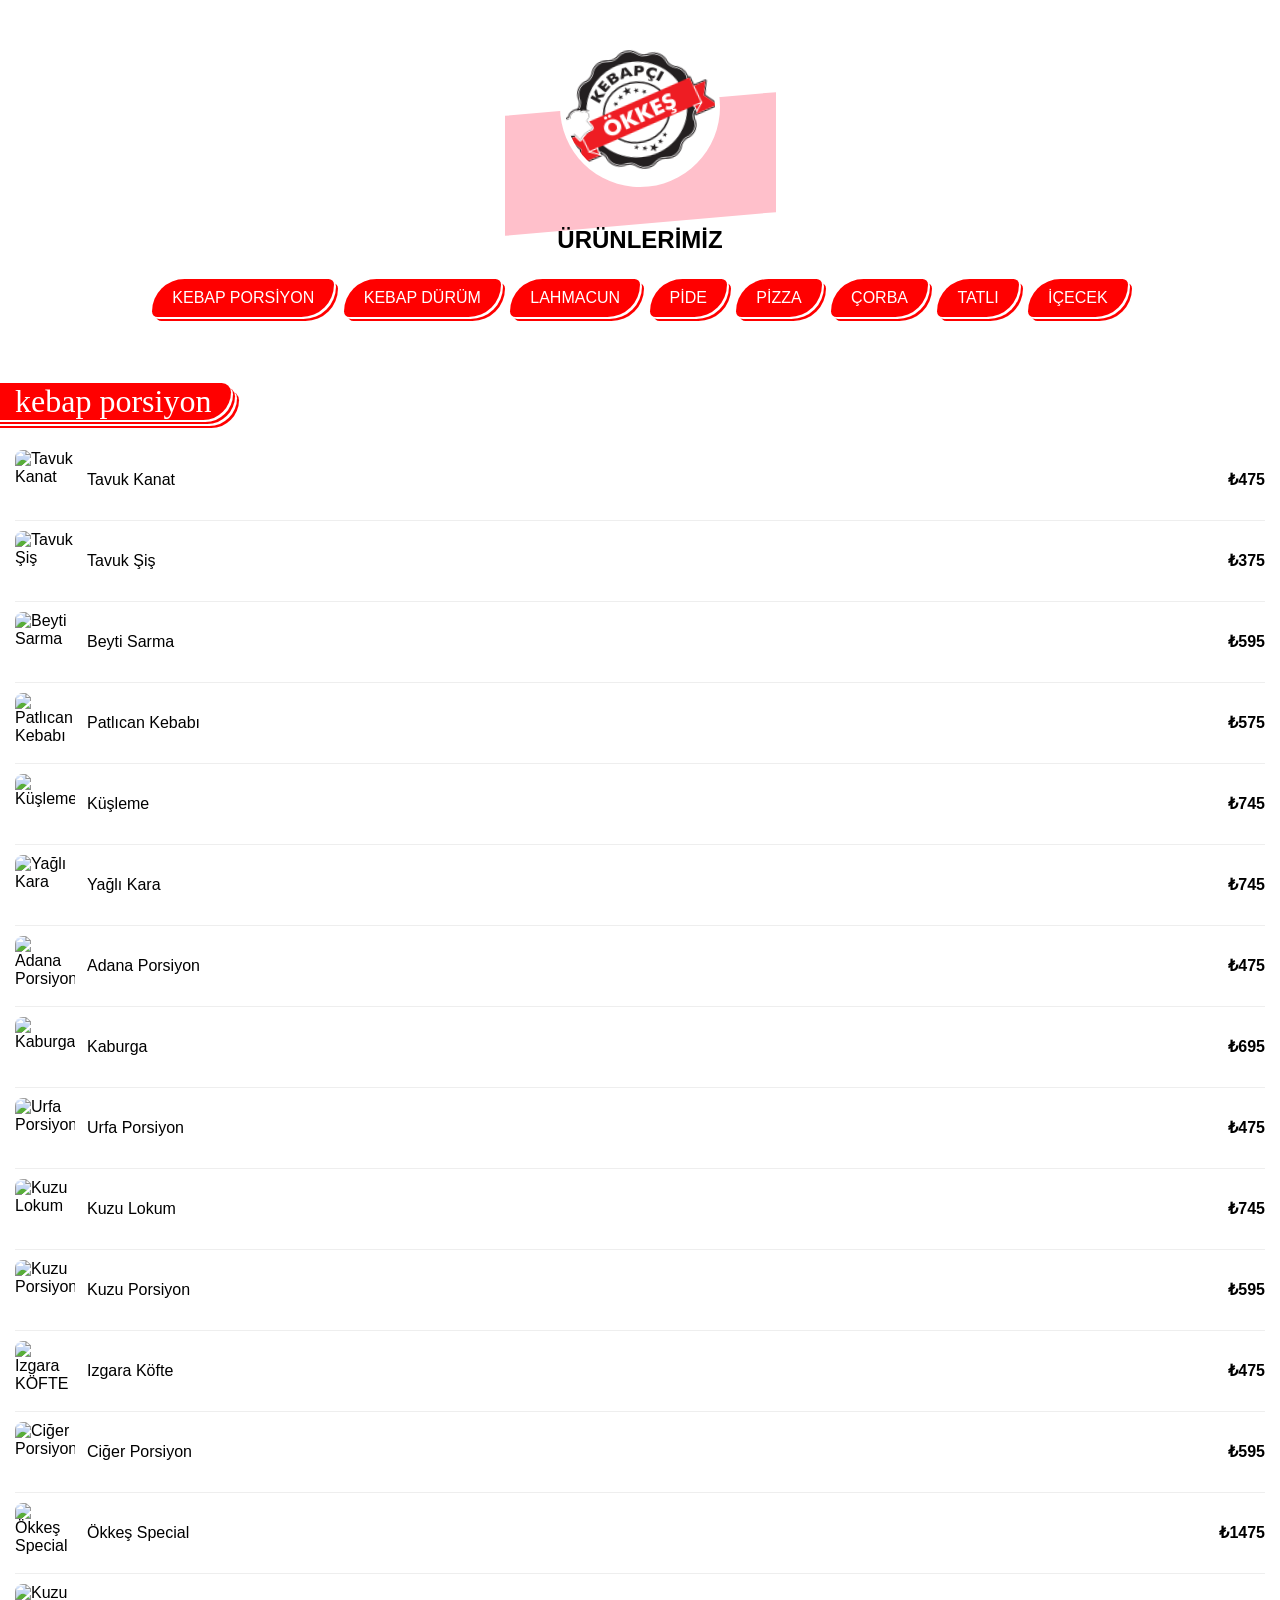
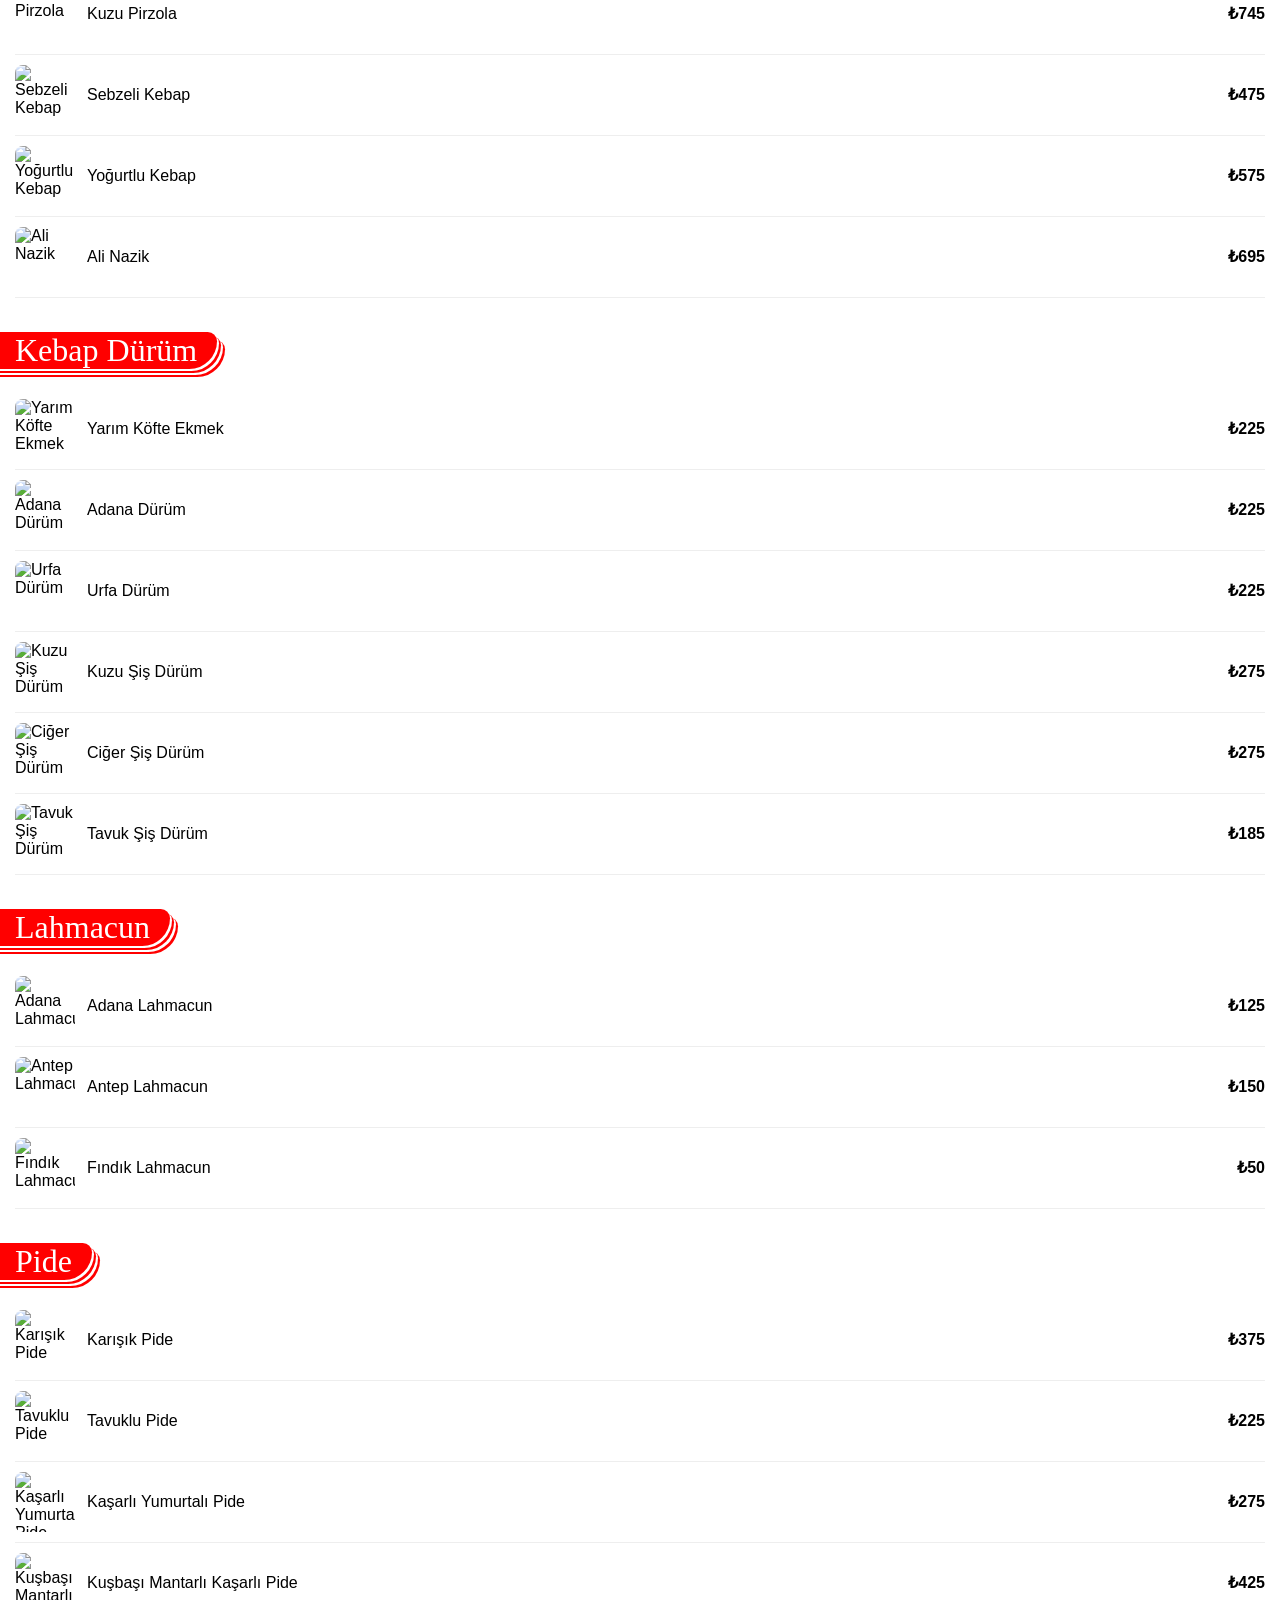
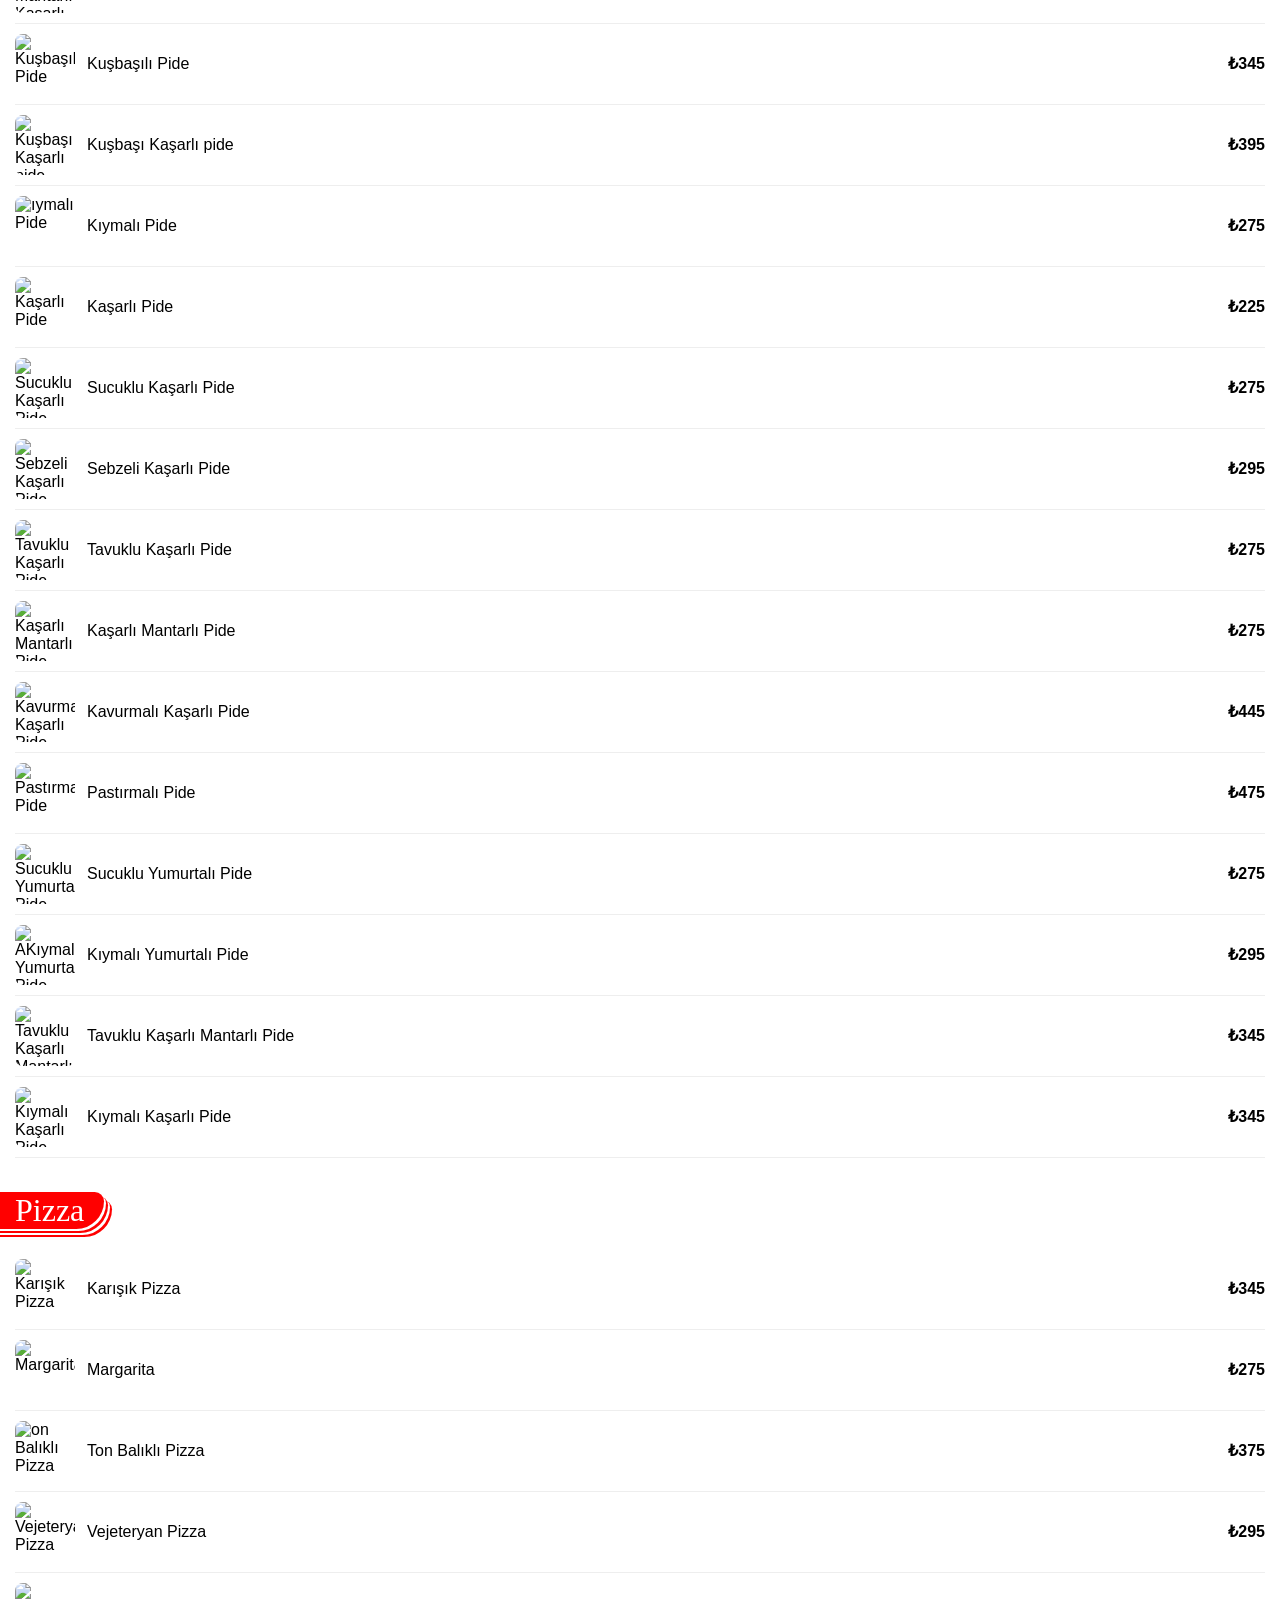
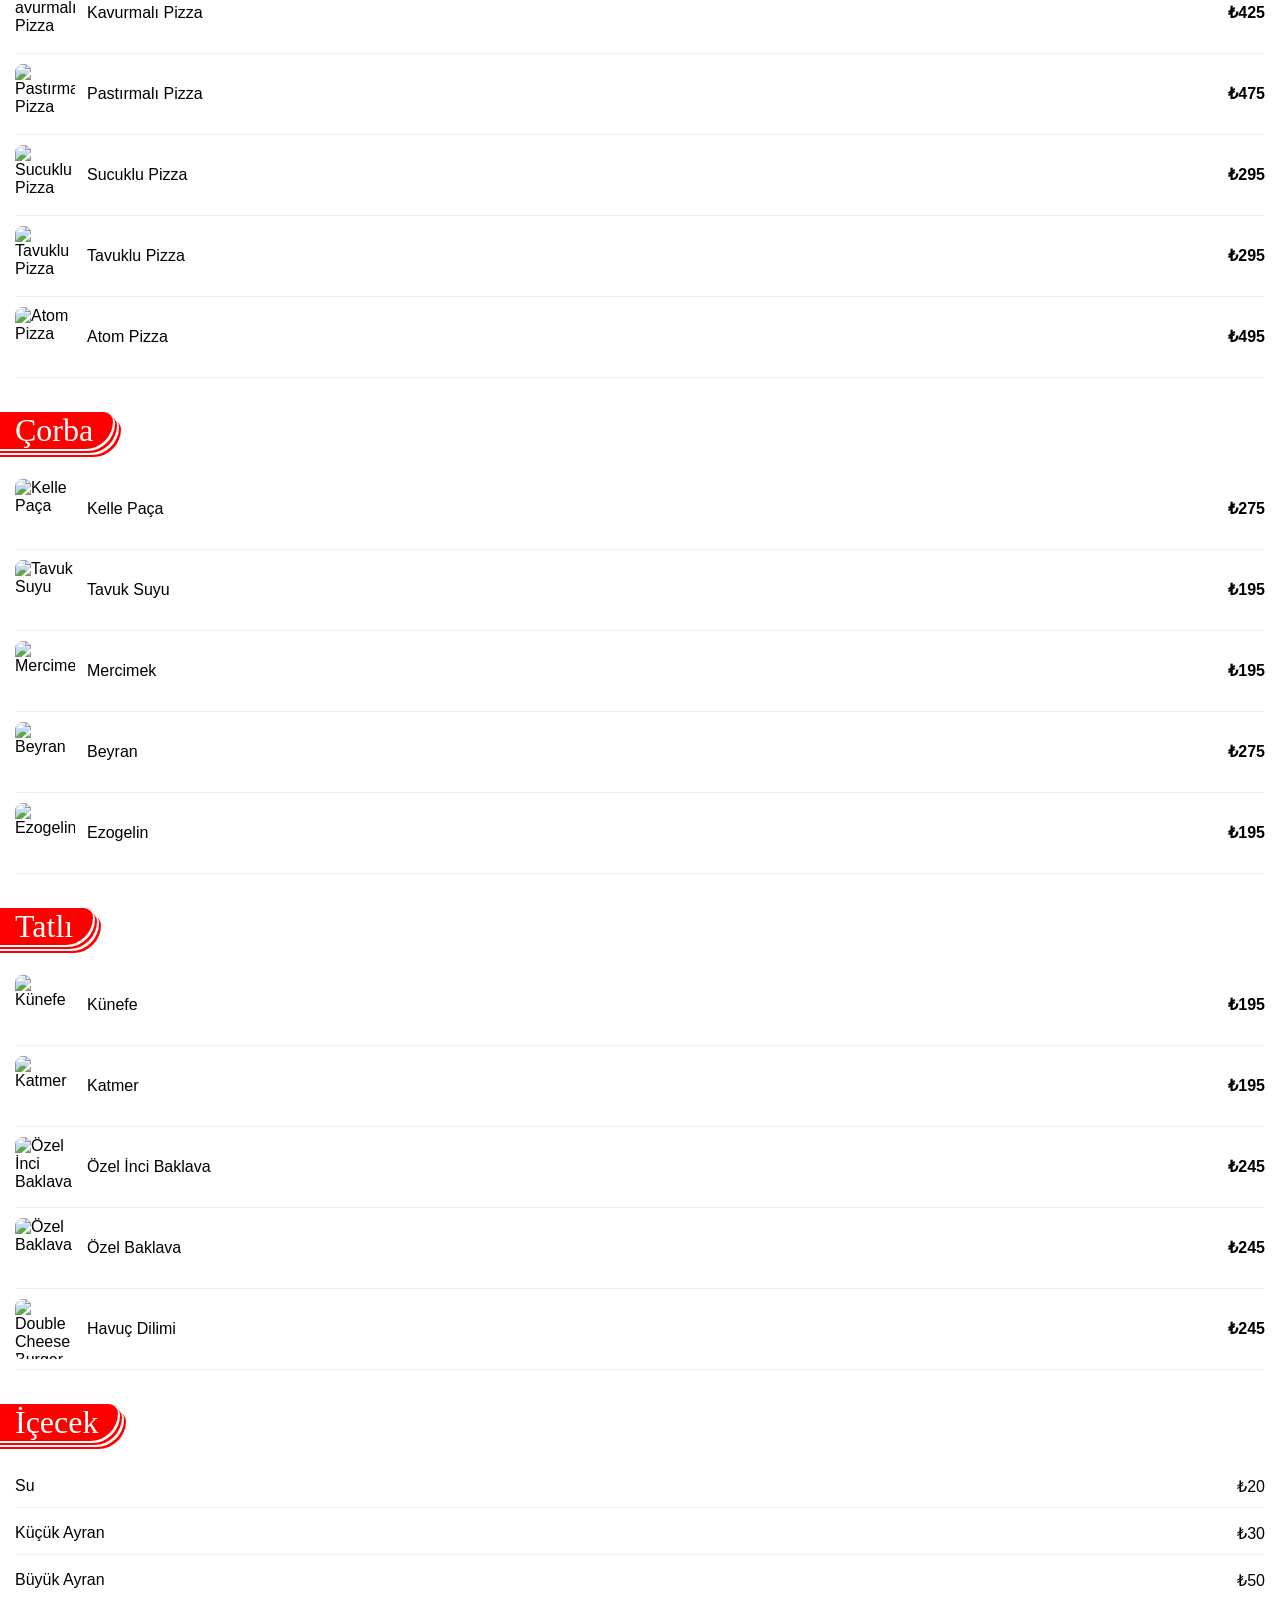
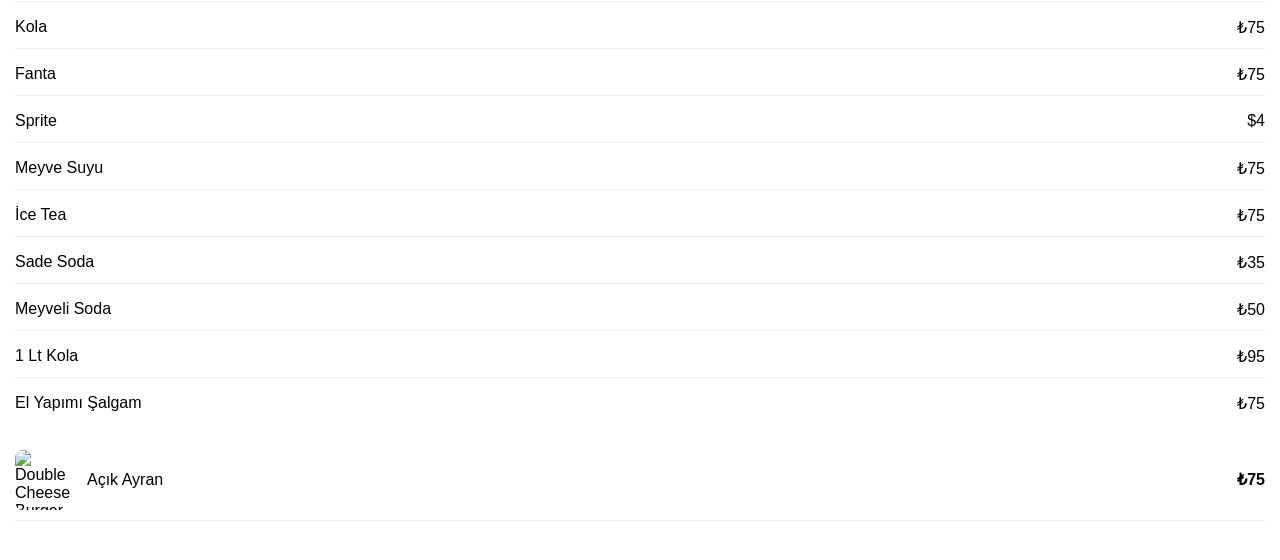
==== index.html @ ce0488f2 "okkes web menu" ====
<!DOCTYPE html>
<html lang="tr">
<head>
  <meta charset="UTF-8">
  <meta name="viewport" content="width=device-width, initial-scale=1.0">
  <title>Menü</title>
  <link rel="stylesheet" href="style.css">
</head>
<body>
  
    <div class="header">
      <img src="images.png" alt="logo">
      <h2>ÜRÜNLERİMİZ</h2>
      <nav>
        <li><a href="#kebap_porsiyon">KEBAP PORSİYON</a></li>
        <li><a href="#kebap_durum">KEBAP DÜRÜM</a></li>
        <li><a href="#lahmacun">LAHMACUN</a></li>
        <li><a href="#pide">PİDE</a></li>
        <li><a href="#pizza">PİZZA</a></li>
        <li><a href="#corba">ÇORBA</a></li>
        <li><a href="#tatli">TATLI</a></li>
        <li><a href="#icecek">İÇECEK</a></li>
      </nav>
    </div>

    <div class="menu">
      <div id="kebap_porsiyon" class="category">
        <h2>kebap porsiyon</h2>
        <div class="item">
          <img src="tavuk_kanat.JPG" alt="Tavuk Kanat">
          <span>Tavuk Kanat</span>
          <span>₺475</span>
        </div>
        <div class="item">
          <img src="tavuk_sis_posiyon.JPG" alt="Tavuk Şiş">
          <span>Tavuk Şiş</span>
          <span>₺375</span>
        </div>
        <div class="item">
          <img src="beyti_sarma.JPG" alt="Beyti Sarma">
          <span>Beyti Sarma</span>
          <span>₺595</span>
        </div>
        <div class="item">
          <img src="patlican_kebap.JPG" alt="Patlıcan Kebabı">
          <span>Patlıcan Kebabı</span>
          <span>₺575</span>
        </div>
        <div class="item">
          <img src="images/cheeseburger.jpg" alt="Küşleme">
          <span>Küşleme</span>
          <span>₺745</span>
        </div>
        <div class="item">
          <img src="yaglı_kara.JPG" alt="Yağlı Kara">
          <span>Yağlı Kara</span>
          <span>₺745</span>
        </div>
        <div class="item">
          <img src="adana_kebap.JPG" alt="Adana Porsiyon">
          <span>Adana Porsiyon</span>
          <span>₺475</span>
        </div>
        <div class="item">
          <img src="kaburga.JPG" alt="Kaburga">
          <span>Kaburga</span>
          <span>₺695</span>
        </div>
        <div class="item">
          <img src="urfa_porsiyon.JPG" alt="Urfa Porsiyon">
          <span>Urfa Porsiyon</span>
          <span>₺475</span>
        </div>
        <div class="item">
          <img src="kuzu_lokum.JPG" alt="Kuzu Lokum">
          <span>Kuzu Lokum</span>
          <span>₺745</span>
        </div>
        <div class="item">
          <img src="kuzu_sis_porsiyon.JPG" alt="Kuzu Porsiyon">
          <span>Kuzu Porsiyon</span>
          <span>₺595</span>
        </div>
        <div class="item">
          <img src="izgara_kofte.JPG" alt="Izgara KÖFTE">
          <span>Izgara Köfte</span>
          <span>₺475</span>
        </div>
        <div class="item">
          <img src="ciger_sis_posiyon.JPG" alt="Ciğer Porsiyon">
          <span>Ciğer Porsiyon</span>
          <span>₺595</span>
        </div>
        <div class="item">
          <img src="okkes_special.JPG" alt="Ökkeş Special">
          <span>Ökkeş Special</span>
          <span>₺1475</span>
        </div>
        <div class="item">
          <img src="kuzu_pirzola.JPG" alt="Kuzu Pirzola">
          <span>Kuzu Pirzola</span>
          <span>₺745</span>
        </div>
        <div class="item">
          <img src="sebzeli_kebap.JPG" alt="Sebzeli Kebap">
          <span>Sebzeli Kebap</span>
          <span>₺475</span>
        </div>
        <div class="item">
          <img src="yogurtlu_kebap.JPG" alt="Yoğurtlu Kebap">
          <span>Yoğurtlu Kebap</span>
          <span>₺575</span>
        </div>
        <div class="item">
          <img src="ali_nazik.JPG" alt="Ali Nazik">
          <span>Ali Nazik</span>
          <span>₺695</span>
        </div>
      </div>

      <div id="kebap_durum" class="category">
        <h2>Kebap Dürüm</h2>
        <div class="item">
          <img src="" alt="Yarım Köfte Ekmek">
          <span>Yarım Köfte Ekmek</span>
          <span>₺225</span>
        </div>
        <div class="item">
          <img src="adana_durum.JPG" alt="Adana Dürüm">
          <span>Adana Dürüm</span>
          <span>₺225</span>
        </div>
        <div class="item">
          <img src="urfa_durum.JPG" alt="Urfa Dürüm">
          <span>Urfa Dürüm</span>
          <span>₺225</span>
        </div>
        <div class="item">
          <img src="kuzu_sis_durum.JPG" alt="Kuzu Şiş Dürüm">
          <span>Kuzu Şiş Dürüm</span>
          <span>₺275</span>
        </div>
        <div class="item">
          <img src="ciger_sis_durum.JPG" alt="Ciğer Şiş Dürüm">
          <span>Ciğer Şiş Dürüm</span>
          <span>₺275</span>
        </div>
        <div class="item">
          <img src="tavuk_sis_durum.JPG" alt="Tavuk Şiş Dürüm">
          <span>Tavuk Şiş Dürüm</span>
          <span>₺185</span>
        </div> 
      </div>

      <div id="lahmacun" class="category">
        <h2>Lahmacun</h2>
        <div class="item">
          <img src="adana_lahmacun.JPG" alt="Adana Lahmacun">
          <span>Adana Lahmacun</span>
          <span>₺125</span>
        </div>
        <div class="item">
          <img src="antep_lahmacun.JPG" alt="Antep Lahmacun">
          <span>Antep Lahmacun</span>
          <span>₺150</span>
        </div>
        <div class="item">
          <img src="" alt="Fındık Lahmacun">
          <span>Fındık Lahmacun</span>
          <span>₺50</span>
        </div>
      </div>
      <div id="pide" class="category">
        <h2>Pide</h2>
        <div class="item">
          <img src="karisik_pide.JPG" alt="Karışık Pide">
          <span>Karışık Pide</span>
          <span>₺375</span>
        </div>
        <div class="item">
          <img src="tavuklu_pide.JPG" alt="Tavuklu Pide">
          <span>Tavuklu Pide</span>
          <span>₺225</span>
        </div>
        <div class="item">
          <img src="" alt="Kaşarlı Yumurtalı Pide">
          <span>Kaşarlı Yumurtalı Pide</span>
          <span>₺275</span>
        </div>
        <div class="item">
          <img src="" alt="Kuşbaşı Mantarlı Kaşarlı Pide">
          <span>Kuşbaşı Mantarlı Kaşarlı Pide</span>
          <span>₺425</span>
        </div>
        <div class="item">
          <img src="kusbasili_pide.JPG" alt="Kuşbaşılı Pide">
          <span>Kuşbaşılı Pide</span>
          <span>₺345</span>
        </div>
        <div class="item">
          <img src="kusbasi_kasarli_pide.JPG" alt="Kuşbaşı Kaşarlı pide">
          <span>Kuşbaşı Kaşarlı pide</span>
          <span>₺395</span>
        </div>
        <div class="item">
          <img src="kiymali_pide.JPG" alt="ıymalı Pide">
          <span>Kıymalı Pide</span>
          <span>₺275</span>
        </div>
        <div class="item">
          <img src="kasarli_pide.JPG" alt="Kaşarlı Pide">
          <span>Kaşarlı Pide</span>
          <span>₺225</span>
        </div>
        <div class="item">
          <img src="sucuk_kasarli_pide.JPG" alt="Sucuklu Kaşarlı Pide">
          <span>Sucuklu Kaşarlı Pide</span>
          <span>₺275</span>
        </div>
        <div class="item">
          <img src="sebzeli_kasarli_pide.JPG" alt="Sebzeli Kaşarlı Pide">
          <span>Sebzeli Kaşarlı Pide</span>
          <span>₺295</span>
        </div>
        <div class="item">
          <img src="tavuk_kasarli_pide.JPG" alt="Tavuklu Kaşarlı Pide">
          <span>Tavuklu Kaşarlı Pide</span>
          <span>₺275</span>
        </div>
        <div class="item">
          <img src="mantarli_kasarli_pide.JPG" alt="Kaşarlı Mantarlı Pide">
          <span>Kaşarlı Mantarlı Pide</span>
          <span>₺275</span>
        </div>
        <div class="item">
          <img src="kavurmali_kasarli_pide.JPG" alt="Kavurmalı Kaşarlı Pide">
          <span>Kavurmalı Kaşarlı Pide</span>
          <span>₺445</span>
        </div>
        <div class="item">
          <img src="" alt="Pastırmalı Pide">
          <span>Pastırmalı Pide</span>
          <span>₺475</span>
        </div>
        <div class="item">
          <img src="" alt="Sucuklu Yumurtalı Pide">
          <span>Sucuklu Yumurtalı Pide</span>
          <span>₺275</span>
        </div>
        <div class="item">
          <img src="kiymali_yumurtali_pide.JPG" alt="AKıymalı Yumurtalı Pide">
          <span>Kıymalı Yumurtalı Pide</span>
          <span>₺295</span>
        </div>
        <div class="item">
          <img src="" alt="Tavuklu Kaşarlı Mantarlı Pide">
          <span>Tavuklu Kaşarlı Mantarlı Pide</span>
          <span>₺345</span>
        </div>
        <div class="item">
          <img src="kiymali_kasarli_pide.JPG" alt="Kıymalı Kaşarlı Pide">
          <span>Kıymalı Kaşarlı Pide</span>
          <span>₺345</span>
        </div>
      </div>

      <div id="pizza" class="category">
        <h2>Pizza</h2>
       <div class="item">
          <img src="karisik_pizza.JPG" alt="Karışık Pizza">
          <span>Karışık Pizza</span>
          <span>₺345</span>
        </div>
        <div class="item">
          <img src="margarita_pizza.JPG" alt="Margarita">
          <span>Margarita</span>
          <span>₺275</span>
        </div>
        <div class="item">
          <img src="ton_balikli_pizza.JPG" alt="on Balıklı Pizza">
          <span>Ton Balıklı Pizza</span>
          <span>₺375</span>
        </div>
        <div class="item">
          <img src="" alt="Vejeteryan Pizza">
          <span>Vejeteryan Pizza</span>
          <span>₺295</span>
        </div>
        <div class="item">
          <img src="kavurmali_pizza.JPG" alt="avurmalı Pizza">
          <span>Kavurmalı Pizza</span>
          <span>₺425</span>
        </div>
        <div class="item">
          <img src="" alt="Pastırmalı Pizza">
          <span>Pastırmalı Pizza</span>
          <span>₺475</span>
        </div>
        <div class="item">
          <img src="" alt="Sucuklu Pizza">
          <span>Sucuklu Pizza</span>
          <span>₺295</span>
        </div>
        <div class="item">
          <img src="" alt="Tavuklu Pizza">
          <span>Tavuklu Pizza</span>
          <span>₺295</span>
        </div>
        <div class="item">
          <img src="" alt="Atom Pizza">
          <span>Atom Pizza</span>
          <span>₺495</span>
        </div>
      </div>

      <div id="corba" class="category">
        <h2>Çorba</h2>
        <div class="item">
          <img src="kelle_paca.JPG" alt="Kelle Paça">
          <span>Kelle Paça</span>
          <span>₺275</span>
        </div>
        <div class="item">
          <img src="tavuk_suyu_corba.JPG" alt="Tavuk Suyu">
          <span>Tavuk Suyu</span>
          <span>₺195</span>
        </div>
        <div class="item">
          <img src="mercimek_corba.JPG" alt="Mercimek">
          <span>Mercimek</span>
          <span>₺195</span>
        </div>
        <div class="item">
          <img src="kelle_paca.JPG" alt="Beyran">
          <span>Beyran</span>
          <span>₺275</span>
        </div>
        <div class="item">
          <img src="" alt="Ezogelin">
          <span>Ezogelin</span>
          <span>₺195</span>
        </div>
      </div>

      <div id="tatli" class="category">
        <h2>Tatlı</h2>
          <div class="item">
          <img src="kunefe.JPG" alt="Künefe">
          <span>Künefe</span>
          <span>₺195</span>
        </div>
        <div class="item">
          <img src="katmer.JPG" alt="Katmer">
          <span>Katmer</span>
          <span>₺195</span>
        </div>
        <div class="item">
          <img src="" alt="Özel İnci Baklava">
          <span>Özel İnci Baklava</span>
          <span>₺245</span>
        </div>
        <div class="item">
          <img src="" alt="Özel Baklava">
          <span>Özel Baklava</span>
          <span>₺245</span>
        </div>
        <div class="item">
          <img src="images/doubleburger.jpg" alt="Double Cheese Burger">
          <span>Havuç Dilimi</span>
          <span>₺245</span>
        </div>
      </div>

      <div id="icecek" class="category">
        <h2>İçecek</h2>
        <p><span>Su</span> <span>₺20</span></p>
        <p><span>Küçük Ayran</span> <span>₺30</span></p>
        <p><span>Büyük Ayran</span> <span>₺50</span></p>
        <p><span>Kola</span> <span>₺75</span></p>
        <p><span>Fanta</span> <span>₺75</span></p>
        <p><span>Sprite</span> <span>$4</span></p>
        <p><span>Meyve Suyu</span> <span>₺75</span></p>
        <p><span>İce Tea</span> <span>₺75</span></p>
        <p><span>Sade Soda</span> <span>₺35</span></p>
        <p><span>Meyveli Soda</span> <span>₺50</span></p>
        <p><span>1 Lt Kola</span> <span>₺95</span></p>
        <p><span>El Yapımı Şalgam</span> <span>₺75</span></p>
        <div class="item">
          <img src="yayık_ayran.JPG" alt="Double Cheese Burger">
          <span>Açık Ayran</span>
          <span>₺75</span>
        </div>
      </div>
    </div>
  

  <!-- Accordion JS -->
  <script>
    document.querySelectorAll(".category h2").forEach(h2 => {
      h2.addEventListener("click", () => {
        document.querySelectorAll(".category").forEach(cat => cat.classList.remove("open"));
        h2.parentElement.classList.add("open");
      });
    });
  </script>
</body>
</html>
---- style.css ----
.menu {
  padding: 15px 15px;
  background: white;
}

.menu .category {
  margin: 12px 0 24px;
}

.menu h2 {
  margin: 10px 0 20px -30px;
  padding: 0 20px 0px 30px;
  border-radius: 0 20px 60px 0;
  background: red;
  color: white;
  width: auto;
  display: inline-block;
  font-size: 32px;
  font-weight: 400;
  font-family: "Yellowtail";
  box-shadow: 2px 2px 0px white, 4px 4px 0px red, 6px 6px 0px white, 8px 8px 0px red;
}

.menu p {
  border-bottom: 1px solid #eee;
  padding-bottom: 12px;
}

.menu p:last-of-type {
  border: none;
}

.menu span + span {
  float: right;
}

/* header */
.header {
  border-radius: 100px;
  margin: 32px auto 24px;
  display: flex;
  justify-content: center;
  align-items: center;
  flex-direction: column;
  position: relative;
}

.header::before {
  background: pink;
  width: 2.82in;
  height: 120px;
  position: absolute;
  top: 72px;
  transform: skewY(-5deg);
  z-index: -1;
  content: "";
}

.header img {
  width: 150px;
  height: 150px;
  border-radius: 50%;
  transform: rotate(-6deg);
  margin-bottom: 24px;
  background: red;
  box-shadow: 0 0 0 5px white;
  object-fit: cover; /* Resmi kırpıp sığdırır */
}

/* nav */
nav {
  list-style: none;
  padding: 0 5px;
  text-align: center;
}

nav li {
  background: red;
  display: inline-block;
  margin: 5px 2.5px;
  border-radius: 36px 6px;
  box-shadow: 2px 2px 0px white, 4px 4px 0px red;
  position: relative;
  top: 0;
  left: 0;
  transition: 200ms all;
}

nav li a {
  text-decoration: none;
  color: white;
  display: block;
  padding: 10px 20px;
}

nav li:hover {
  box-shadow: 0px 0px 0px white, 2px 2px 0px #b30000;
  top: 2px;
  left: 2px;
}

nav li:active {
  box-shadow: 0 0 0 white, 0 0 0 red;
  top: 4px;
  left: 4px;
}


.flex {
  display: flex;
  justify-content: center;
  align-items: center;
}

body {
  font-family: "Balsamiq Sans", sans-serif;
  color: black;
  margin: 0;
  display: block;
  background: white; /* flex kaldırıldı */
}

.category .item {
  display: flex;
  align-items: center;
  border-bottom: 1px solid #eee;
  padding: 10px 0;
}

.category .item img {
  width: 60px;
  height: 60px;
  border-radius: 8px;
  margin-right: 12px;
  object-fit: cover;
}

.category .item span {
  flex: 1; /* yazılar sağa sola dağılsın */
}

.category .item span:last-child {
  text-align: right;
  font-weight: bold;
}


@import url("https://fonts.googleapis.com/css2?family=Balsamiq+Sans:wght@400;700&family=Yellowtail&display=swap");
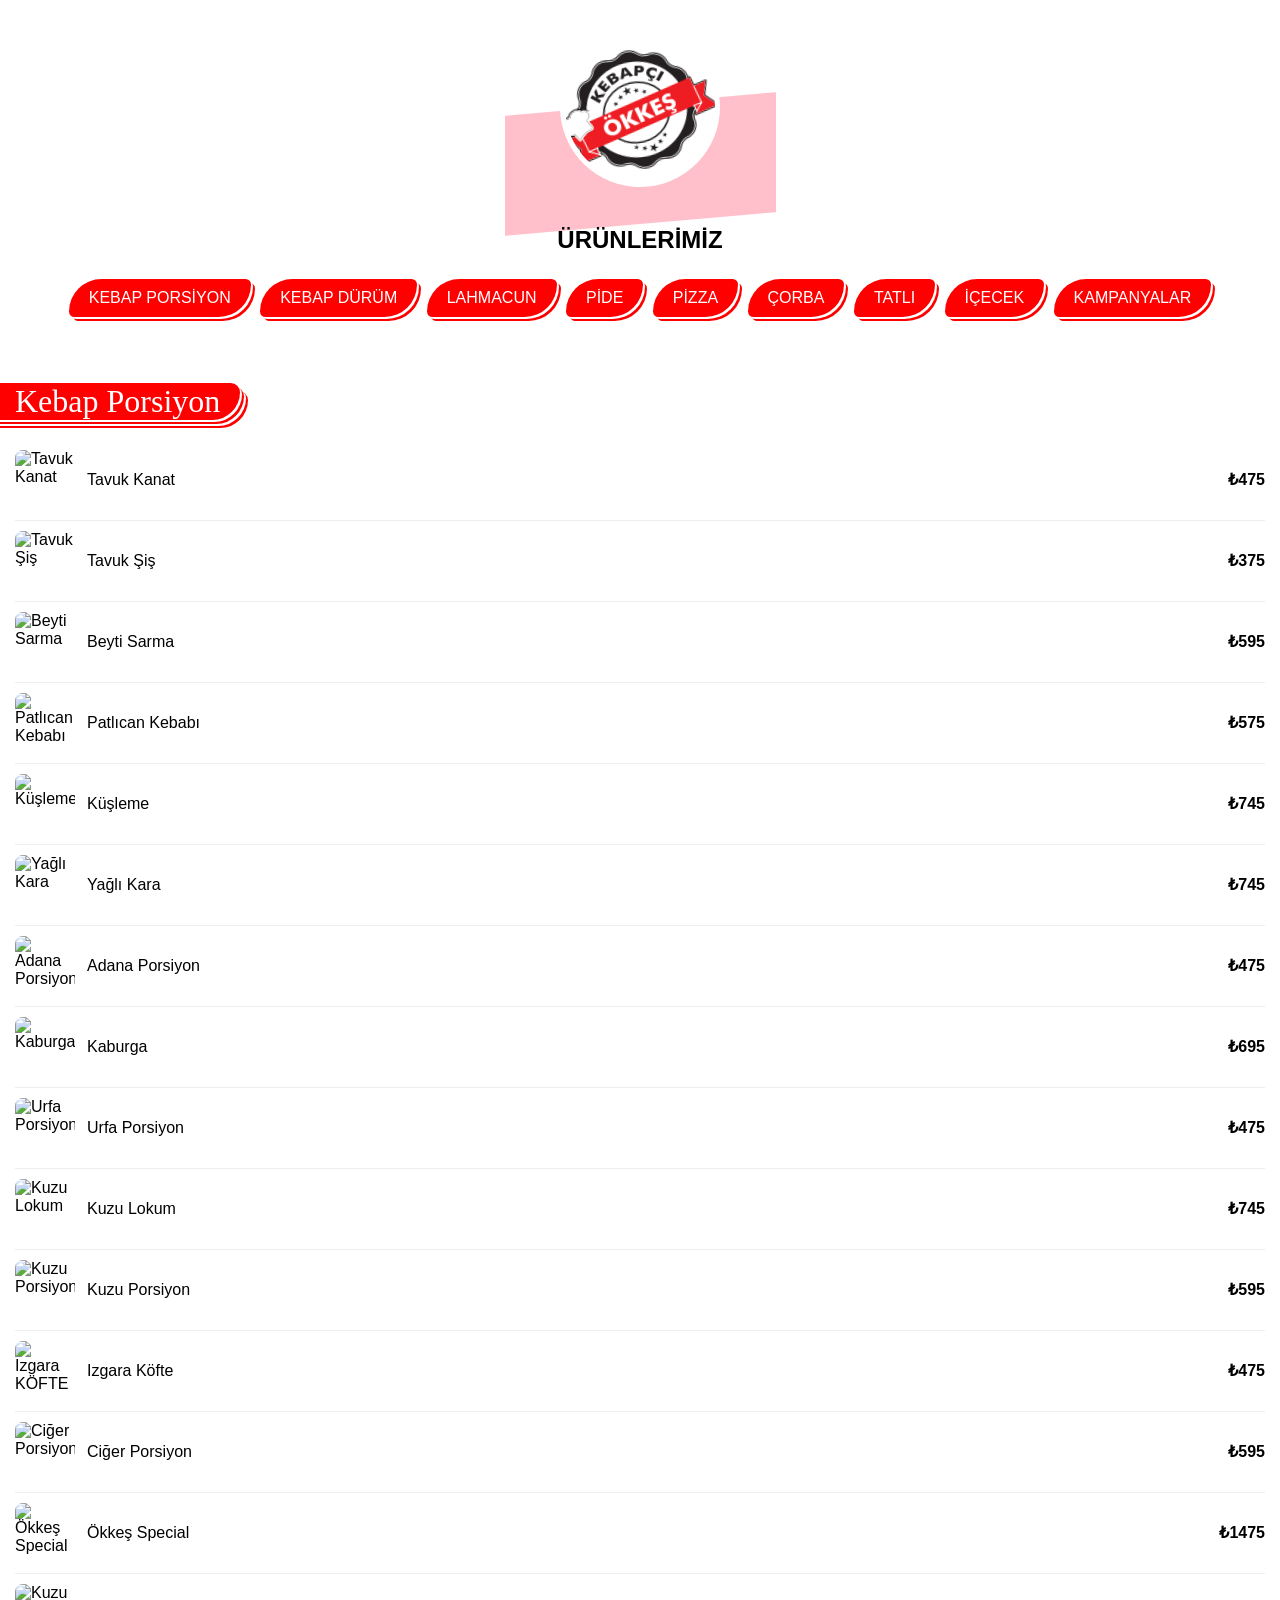
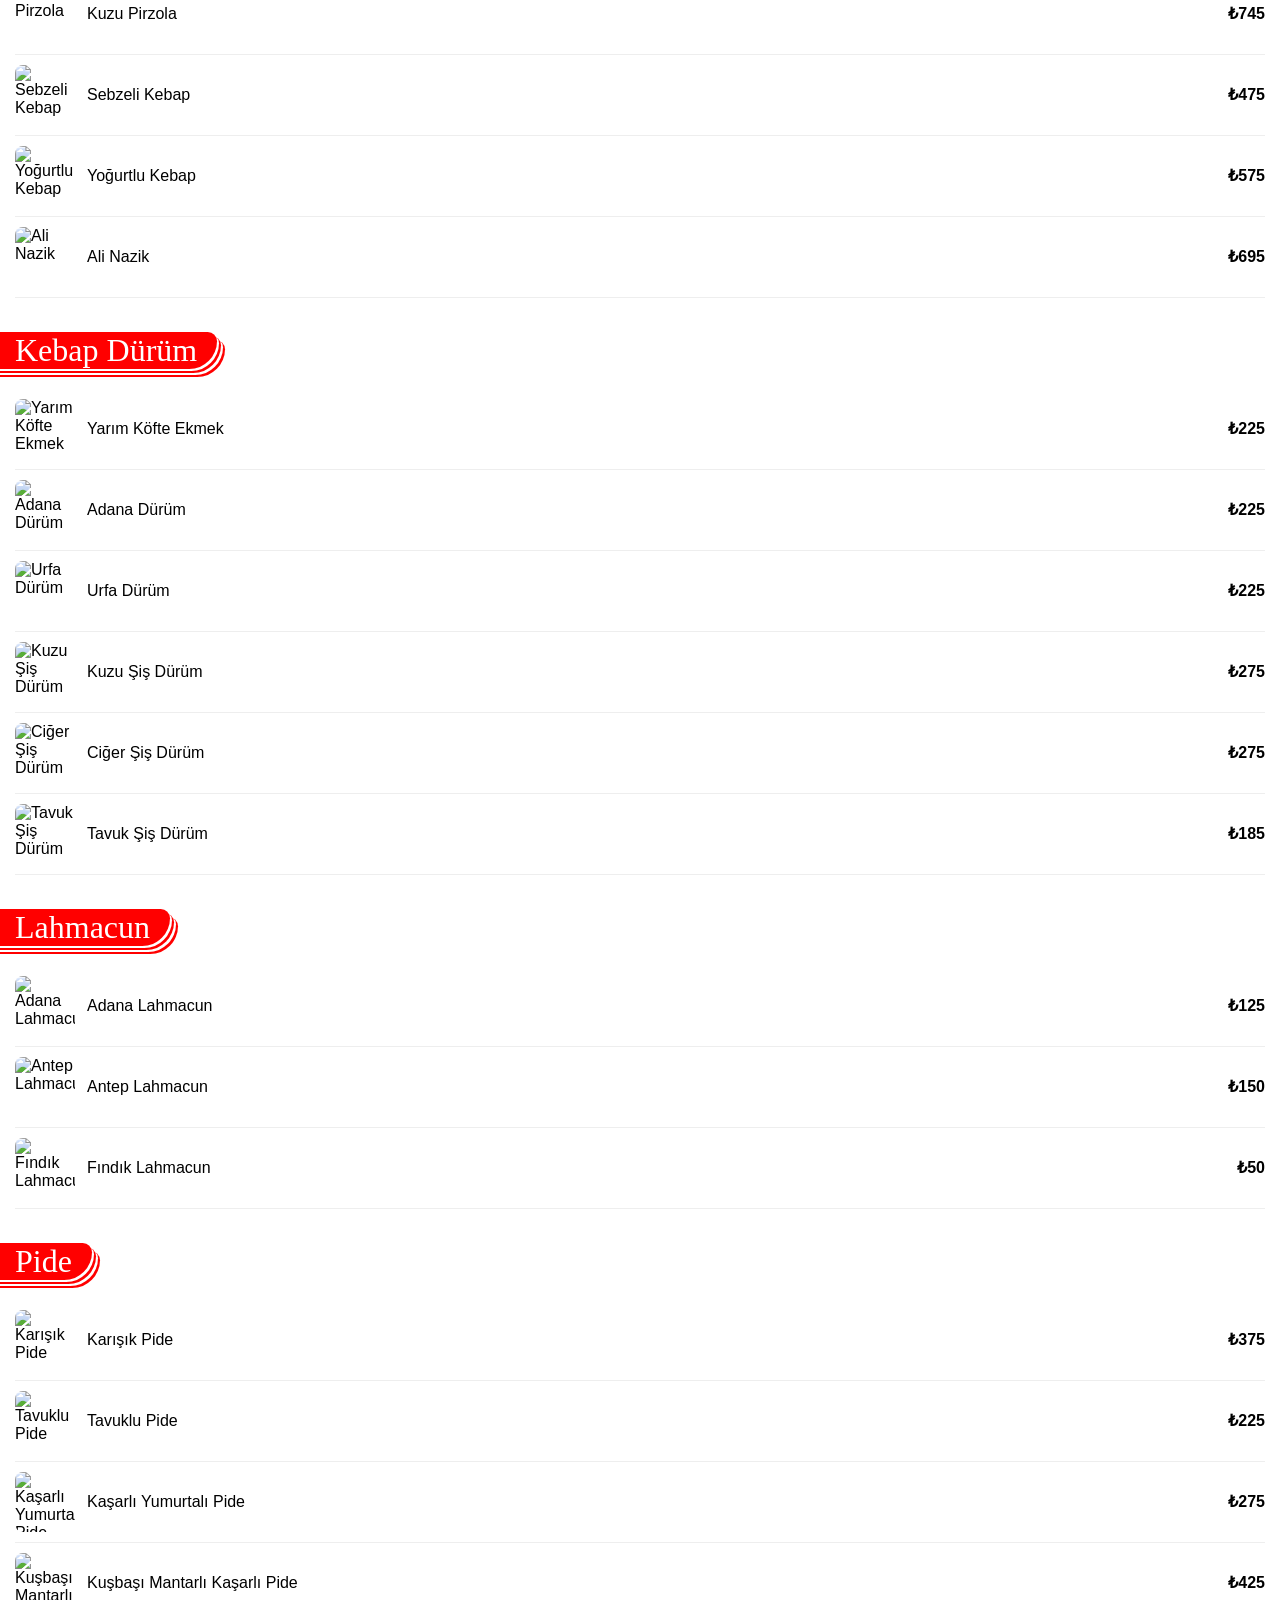
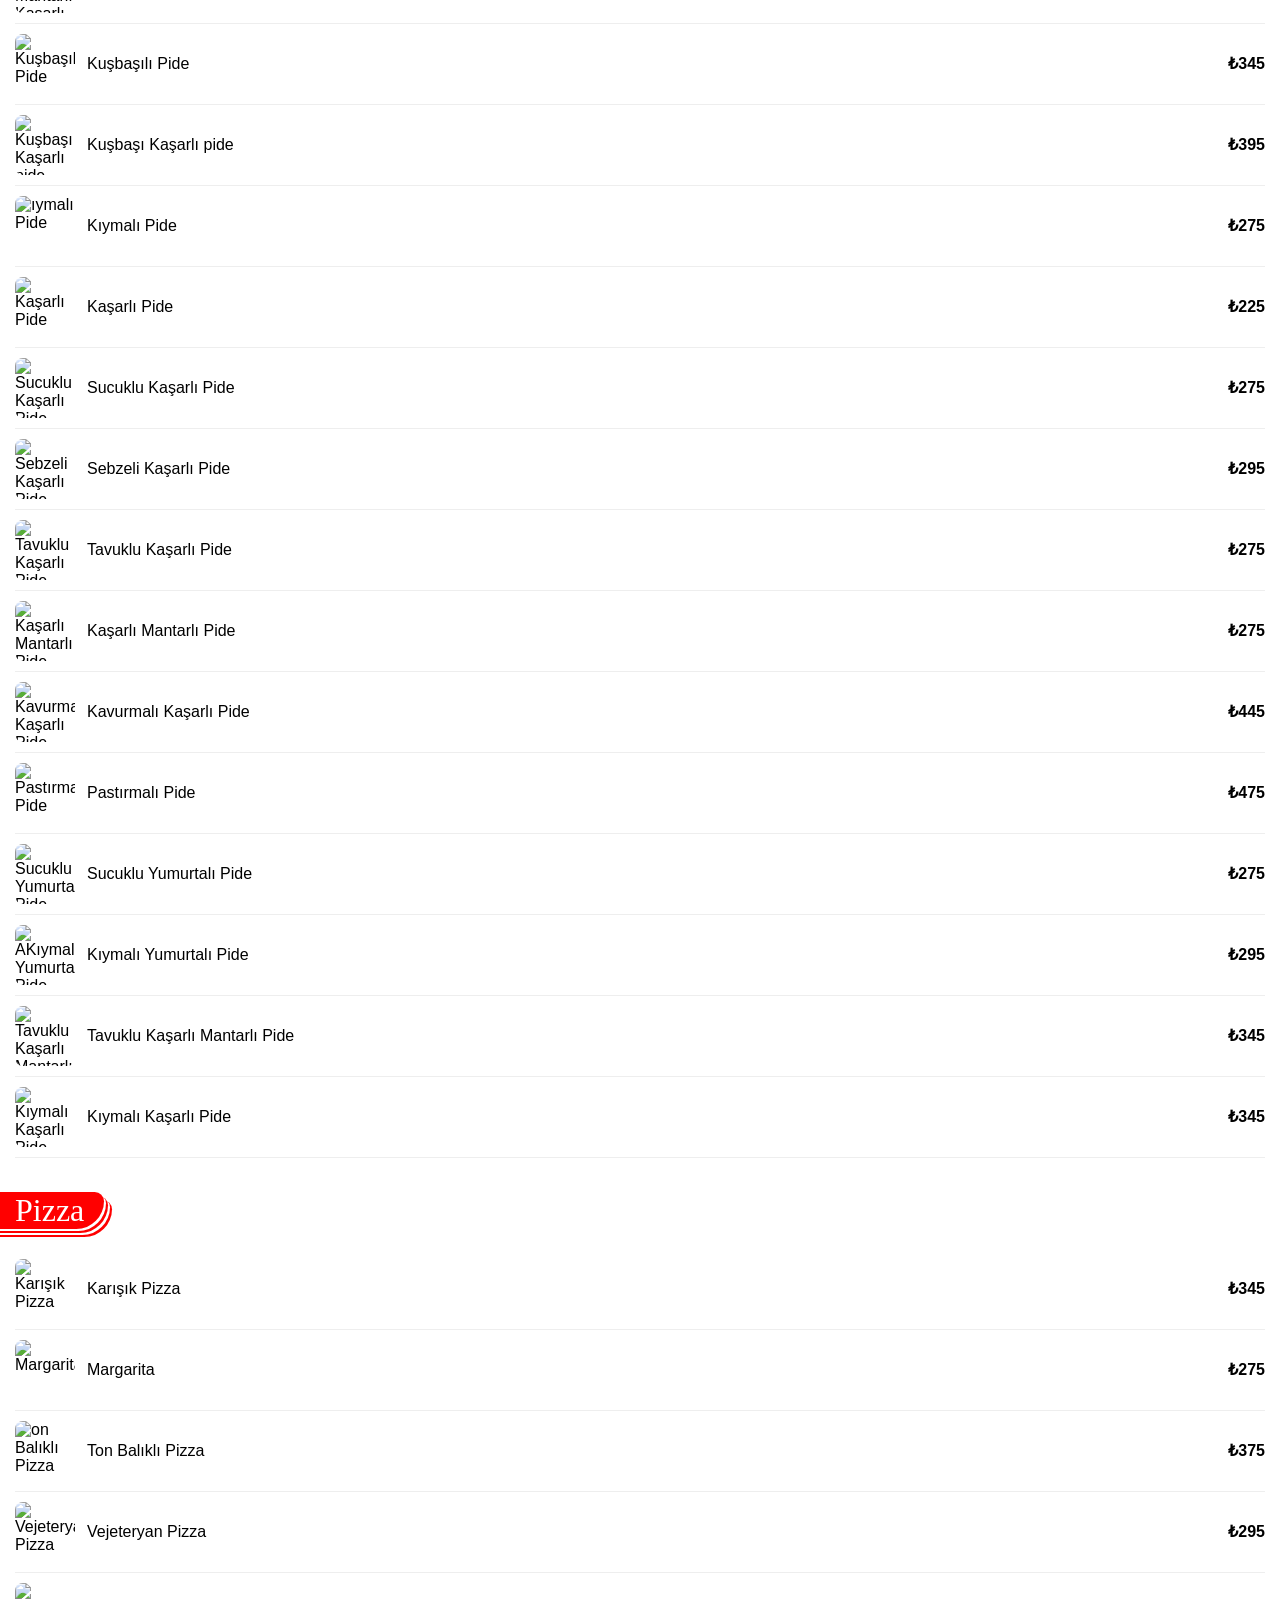
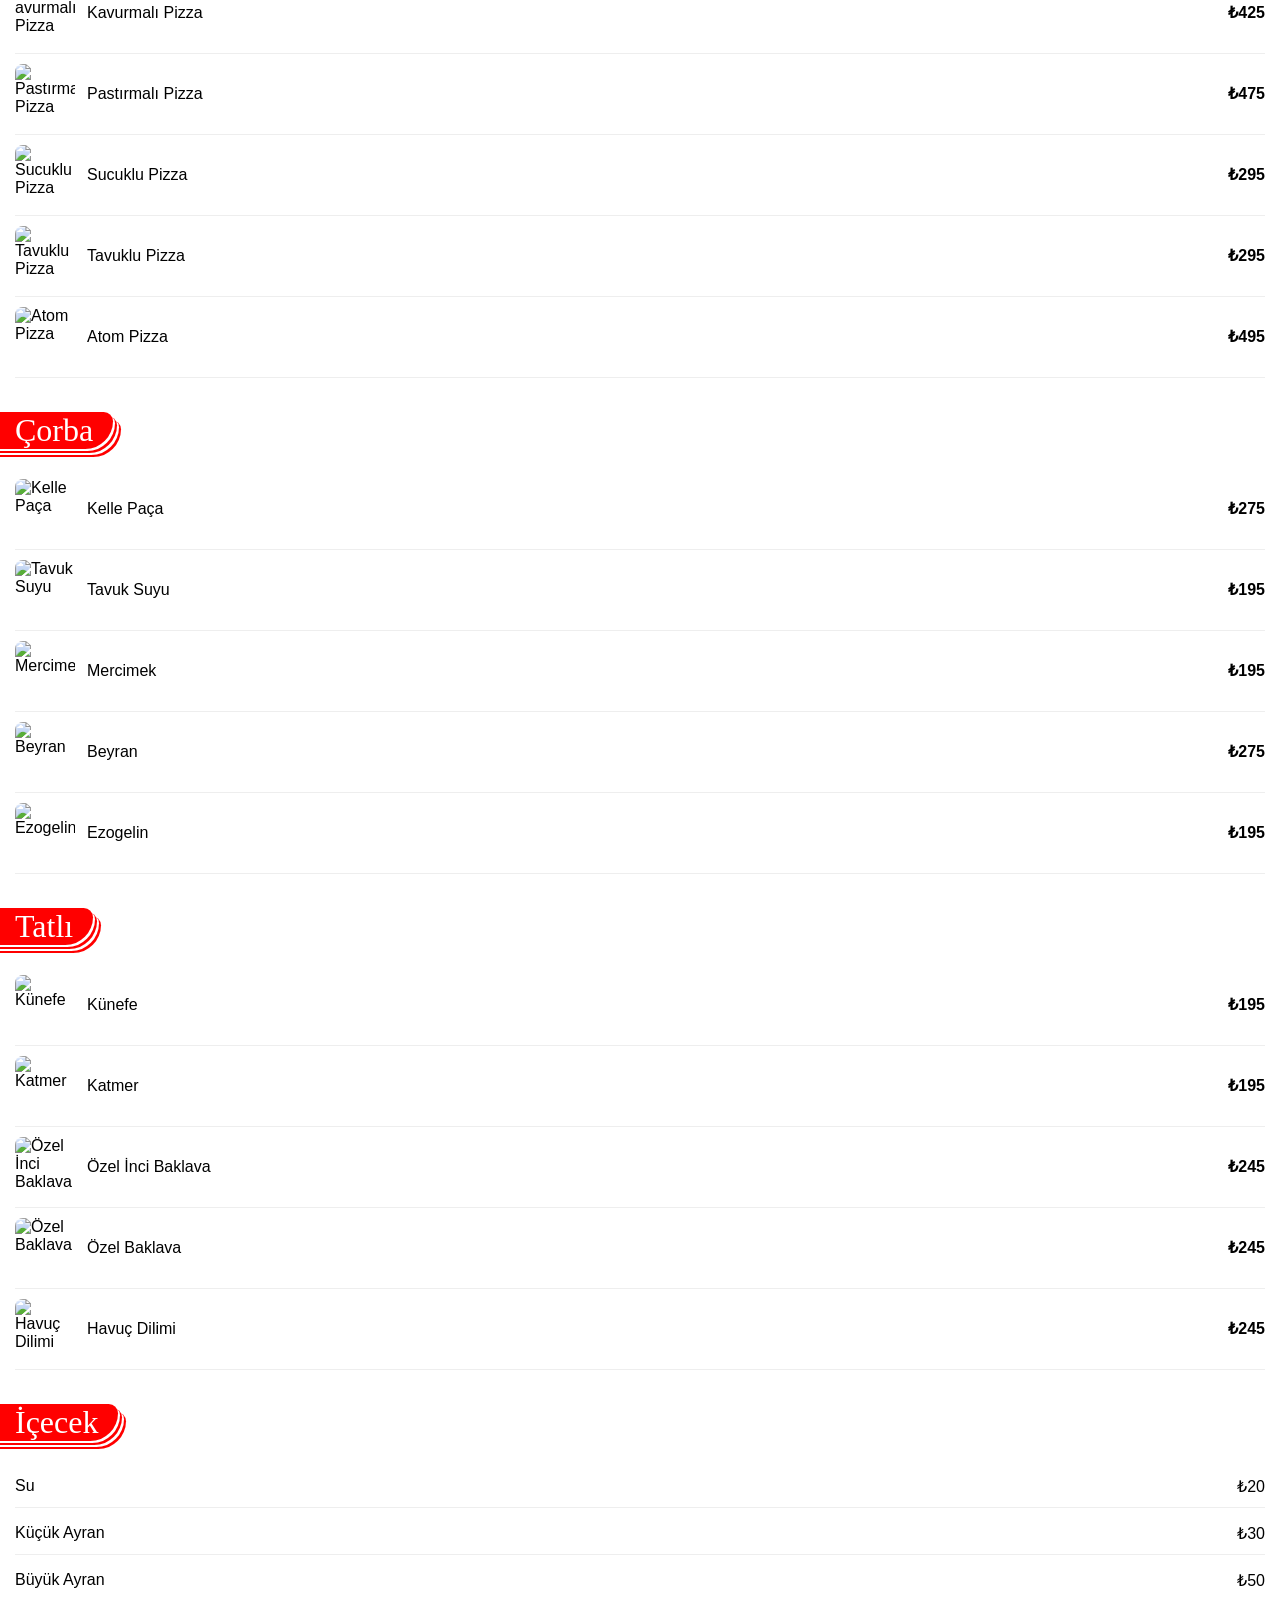
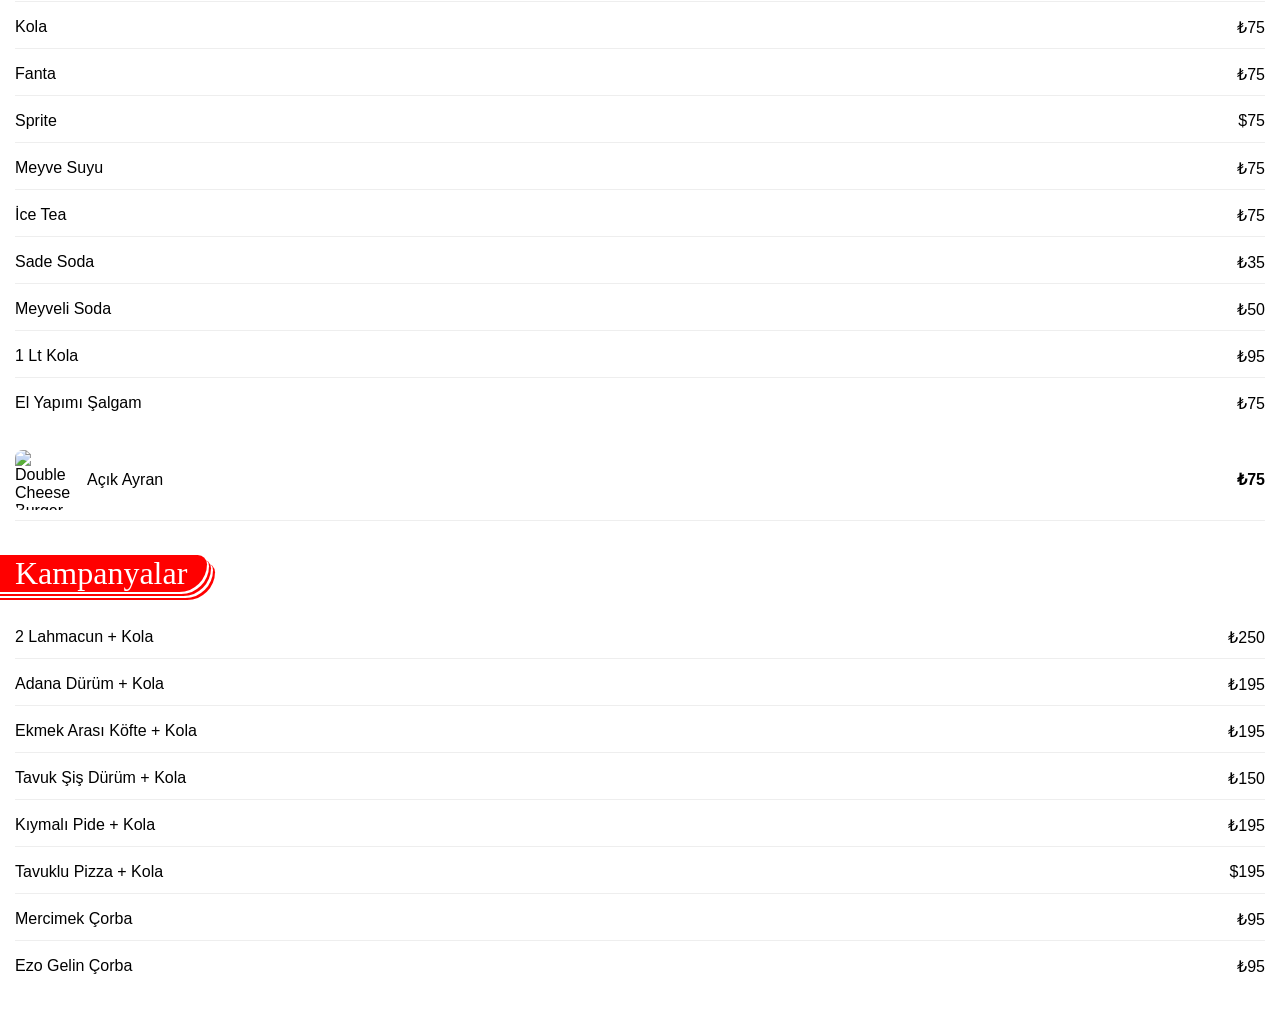
==== commit e371bfbc: "Resim dosyaları imagess klasörüne taşındı" ====
--- a/index.html
+++ b/index.html
@@ -9,7 +9,7 @@
 <body>
   
     <div class="header">
-      <img src="images.png" alt="logo">
+      <img src="imagess/images.png" alt="logo">
       <h2>ÜRÜNLERİMİZ</h2>
       <nav>
         <li><a href="#kebap_porsiyon">KEBAP PORSİYON</a></li>
@@ -20,29 +20,30 @@
         <li><a href="#corba">ÇORBA</a></li>
         <li><a href="#tatli">TATLI</a></li>
         <li><a href="#icecek">İÇECEK</a></li>
+        <li><a href="#kampanyalar">KAMPANYALAR</a></li>
       </nav>
     </div>
 
     <div class="menu">
       <div id="kebap_porsiyon" class="category">
-        <h2>kebap porsiyon</h2>
-        <div class="item">
-          <img src="tavuk_kanat.JPG" alt="Tavuk Kanat">
+        <h2>Kebap Porsiyon</h2>
+        <div class="item">
+          <img src="imagess/tavuk_kanat.JPG" alt="Tavuk Kanat">
           <span>Tavuk Kanat</span>
           <span>₺475</span>
         </div>
         <div class="item">
-          <img src="tavuk_sis_posiyon.JPG" alt="Tavuk Şiş">
+          <img src="imagess/tavuk_sis_posiyon.JPG" alt="Tavuk Şiş">
           <span>Tavuk Şiş</span>
           <span>₺375</span>
         </div>
         <div class="item">
-          <img src="beyti_sarma.JPG" alt="Beyti Sarma">
+          <img src="imagess/beyti_sarma.JPG" alt="Beyti Sarma">
           <span>Beyti Sarma</span>
           <span>₺595</span>
         </div>
         <div class="item">
-          <img src="patlican_kebap.JPG" alt="Patlıcan Kebabı">
+          <img src="imagess/patlican_kebap.JPG" alt="Patlıcan Kebabı">
           <span>Patlıcan Kebabı</span>
           <span>₺575</span>
         </div>
@@ -52,67 +53,67 @@
           <span>₺745</span>
         </div>
         <div class="item">
-          <img src="yaglı_kara.JPG" alt="Yağlı Kara">
+          <img src="imagess/yaglı_kara.JPG" alt="Yağlı Kara">
           <span>Yağlı Kara</span>
           <span>₺745</span>
         </div>
         <div class="item">
-          <img src="adana_kebap.JPG" alt="Adana Porsiyon">
+          <img src="imagess/adana_kebap.JPG" alt="Adana Porsiyon">
           <span>Adana Porsiyon</span>
           <span>₺475</span>
         </div>
         <div class="item">
-          <img src="kaburga.JPG" alt="Kaburga">
+          <img src="imagess/kaburga.JPG" alt="Kaburga">
           <span>Kaburga</span>
           <span>₺695</span>
         </div>
         <div class="item">
-          <img src="urfa_porsiyon.JPG" alt="Urfa Porsiyon">
+          <img src="imagess/urfa_porsiyon.JPG" alt="Urfa Porsiyon">
           <span>Urfa Porsiyon</span>
           <span>₺475</span>
         </div>
         <div class="item">
-          <img src="kuzu_lokum.JPG" alt="Kuzu Lokum">
+          <img src="imagess/kuzu_lokum.JPG" alt="Kuzu Lokum">
           <span>Kuzu Lokum</span>
           <span>₺745</span>
         </div>
         <div class="item">
-          <img src="kuzu_sis_porsiyon.JPG" alt="Kuzu Porsiyon">
+          <img src="imagess/kuzu_sis_porsiyon.JPG" alt="Kuzu Porsiyon">
           <span>Kuzu Porsiyon</span>
           <span>₺595</span>
         </div>
         <div class="item">
-          <img src="izgara_kofte.JPG" alt="Izgara KÖFTE">
+          <img src="imagess/izgara_kofte.JPG" alt="Izgara KÖFTE">
           <span>Izgara Köfte</span>
           <span>₺475</span>
         </div>
         <div class="item">
-          <img src="ciger_sis_posiyon.JPG" alt="Ciğer Porsiyon">
+          <img src="imagess/ciger_sis_posiyon.JPG" alt="Ciğer Porsiyon">
           <span>Ciğer Porsiyon</span>
           <span>₺595</span>
         </div>
         <div class="item">
-          <img src="okkes_special.JPG" alt="Ökkeş Special">
+          <img src="imagess/okkes_special.JPG" alt="Ökkeş Special">
           <span>Ökkeş Special</span>
           <span>₺1475</span>
         </div>
         <div class="item">
-          <img src="kuzu_pirzola.JPG" alt="Kuzu Pirzola">
+          <img src="imagess/kuzu_pirzola.JPG" alt="Kuzu Pirzola">
           <span>Kuzu Pirzola</span>
           <span>₺745</span>
         </div>
         <div class="item">
-          <img src="sebzeli_kebap.JPG" alt="Sebzeli Kebap">
+          <img src="imagess/sebzeli_kebap.JPG" alt="Sebzeli Kebap">
           <span>Sebzeli Kebap</span>
           <span>₺475</span>
         </div>
         <div class="item">
-          <img src="yogurtlu_kebap.JPG" alt="Yoğurtlu Kebap">
+          <img src="imagess/yogurtlu_kebap.JPG" alt="Yoğurtlu Kebap">
           <span>Yoğurtlu Kebap</span>
           <span>₺575</span>
         </div>
         <div class="item">
-          <img src="ali_nazik.JPG" alt="Ali Nazik">
+          <img src="imagess/ali_nazik.JPG" alt="Ali Nazik">
           <span>Ali Nazik</span>
           <span>₺695</span>
         </div>
@@ -126,27 +127,27 @@
           <span>₺225</span>
         </div>
         <div class="item">
-          <img src="adana_durum.JPG" alt="Adana Dürüm">
+          <img src="imagess/adana_durum.JPG" alt="Adana Dürüm">
           <span>Adana Dürüm</span>
           <span>₺225</span>
         </div>
         <div class="item">
-          <img src="urfa_durum.JPG" alt="Urfa Dürüm">
+          <img src="imagess/urfa_durum.JPG" alt="Urfa Dürüm">
           <span>Urfa Dürüm</span>
           <span>₺225</span>
         </div>
         <div class="item">
-          <img src="kuzu_sis_durum.JPG" alt="Kuzu Şiş Dürüm">
+          <img src="imagess/kuzu_sis_durum.JPG" alt="Kuzu Şiş Dürüm">
           <span>Kuzu Şiş Dürüm</span>
           <span>₺275</span>
         </div>
         <div class="item">
-          <img src="ciger_sis_durum.JPG" alt="Ciğer Şiş Dürüm">
+          <img src="imagess/ciger_sis_durum.JPG" alt="Ciğer Şiş Dürüm">
           <span>Ciğer Şiş Dürüm</span>
           <span>₺275</span>
         </div>
         <div class="item">
-          <img src="tavuk_sis_durum.JPG" alt="Tavuk Şiş Dürüm">
+          <img src="imagess/tavuk_sis_durum.JPG" alt="Tavuk Şiş Dürüm">
           <span>Tavuk Şiş Dürüm</span>
           <span>₺185</span>
         </div> 
@@ -155,12 +156,12 @@
       <div id="lahmacun" class="category">
         <h2>Lahmacun</h2>
         <div class="item">
-          <img src="adana_lahmacun.JPG" alt="Adana Lahmacun">
+          <img src="imagess/adana_lahmacun.JPG" alt="Adana Lahmacun">
           <span>Adana Lahmacun</span>
           <span>₺125</span>
         </div>
         <div class="item">
-          <img src="antep_lahmacun.JPG" alt="Antep Lahmacun">
+          <img src="imagess/antep_lahmacun.JPG" alt="Antep Lahmacun">
           <span>Antep Lahmacun</span>
           <span>₺150</span>
         </div>
@@ -173,12 +174,12 @@
       <div id="pide" class="category">
         <h2>Pide</h2>
         <div class="item">
-          <img src="karisik_pide.JPG" alt="Karışık Pide">
+          <img src="imagess/karisik_pide.JPG" alt="Karışık Pide">
           <span>Karışık Pide</span>
           <span>₺375</span>
         </div>
         <div class="item">
-          <img src="tavuklu_pide.JPG" alt="Tavuklu Pide">
+          <img src="imagess/tavuklu_pide.JPG" alt="Tavuklu Pide">
           <span>Tavuklu Pide</span>
           <span>₺225</span>
         </div>
@@ -193,47 +194,47 @@
           <span>₺425</span>
         </div>
         <div class="item">
-          <img src="kusbasili_pide.JPG" alt="Kuşbaşılı Pide">
+          <img src="imagess/kusbasili_pide.JPG" alt="Kuşbaşılı Pide">
           <span>Kuşbaşılı Pide</span>
           <span>₺345</span>
         </div>
         <div class="item">
-          <img src="kusbasi_kasarli_pide.JPG" alt="Kuşbaşı Kaşarlı pide">
+          <img src="imagess/kusbasi_kasarli_pide.JPG" alt="Kuşbaşı Kaşarlı pide">
           <span>Kuşbaşı Kaşarlı pide</span>
           <span>₺395</span>
         </div>
         <div class="item">
-          <img src="kiymali_pide.JPG" alt="ıymalı Pide">
+          <img src="imagess/kiymali_pide.JPG" alt="ıymalı Pide">
           <span>Kıymalı Pide</span>
           <span>₺275</span>
         </div>
         <div class="item">
-          <img src="kasarli_pide.JPG" alt="Kaşarlı Pide">
+          <img src="imagess/kasarli_pide.JPG" alt="Kaşarlı Pide">
           <span>Kaşarlı Pide</span>
           <span>₺225</span>
         </div>
         <div class="item">
-          <img src="sucuk_kasarli_pide.JPG" alt="Sucuklu Kaşarlı Pide">
+          <img src="imagess/sucuk_kasarli_pide.JPG" alt="Sucuklu Kaşarlı Pide">
           <span>Sucuklu Kaşarlı Pide</span>
           <span>₺275</span>
         </div>
         <div class="item">
-          <img src="sebzeli_kasarli_pide.JPG" alt="Sebzeli Kaşarlı Pide">
+          <img src="imagess/sebzeli_kasarli_pide.JPG" alt="Sebzeli Kaşarlı Pide">
           <span>Sebzeli Kaşarlı Pide</span>
           <span>₺295</span>
         </div>
         <div class="item">
-          <img src="tavuk_kasarli_pide.JPG" alt="Tavuklu Kaşarlı Pide">
+          <img src="imagess/tavuk_kasarli_pide.JPG" alt="Tavuklu Kaşarlı Pide">
           <span>Tavuklu Kaşarlı Pide</span>
           <span>₺275</span>
         </div>
         <div class="item">
-          <img src="mantarli_kasarli_pide.JPG" alt="Kaşarlı Mantarlı Pide">
+          <img src="imagess/mantarli_kasarli_pide.JPG" alt="Kaşarlı Mantarlı Pide">
           <span>Kaşarlı Mantarlı Pide</span>
           <span>₺275</span>
         </div>
         <div class="item">
-          <img src="kavurmali_kasarli_pide.JPG" alt="Kavurmalı Kaşarlı Pide">
+          <img src="imagess/kavurmali_kasarli_pide.JPG" alt="Kavurmalı Kaşarlı Pide">
           <span>Kavurmalı Kaşarlı Pide</span>
           <span>₺445</span>
         </div>
@@ -248,7 +249,7 @@
           <span>₺275</span>
         </div>
         <div class="item">
-          <img src="kiymali_yumurtali_pide.JPG" alt="AKıymalı Yumurtalı Pide">
+          <img src="imagess/kiymali_yumurtali_pide.JPG" alt="AKıymalı Yumurtalı Pide">
           <span>Kıymalı Yumurtalı Pide</span>
           <span>₺295</span>
         </div>
@@ -258,7 +259,7 @@
           <span>₺345</span>
         </div>
         <div class="item">
-          <img src="kiymali_kasarli_pide.JPG" alt="Kıymalı Kaşarlı Pide">
+          <img src="imagess/kiymali_kasarli_pide.JPG" alt="Kıymalı Kaşarlı Pide">
           <span>Kıymalı Kaşarlı Pide</span>
           <span>₺345</span>
         </div>
@@ -267,17 +268,17 @@
       <div id="pizza" class="category">
         <h2>Pizza</h2>
        <div class="item">
-          <img src="karisik_pizza.JPG" alt="Karışık Pizza">
+          <img src="imagess/karisik_pizza.JPG" alt="Karışık Pizza">
           <span>Karışık Pizza</span>
           <span>₺345</span>
         </div>
         <div class="item">
-          <img src="margarita_pizza.JPG" alt="Margarita">
+          <img src="imagess/margarita_pizza.JPG" alt="Margarita">
           <span>Margarita</span>
           <span>₺275</span>
         </div>
         <div class="item">
-          <img src="ton_balikli_pizza.JPG" alt="on Balıklı Pizza">
+          <img src="imagess/ton_balikli_pizza.JPG" alt="on Balıklı Pizza">
           <span>Ton Balıklı Pizza</span>
           <span>₺375</span>
         </div>
@@ -287,7 +288,7 @@
           <span>₺295</span>
         </div>
         <div class="item">
-          <img src="kavurmali_pizza.JPG" alt="avurmalı Pizza">
+          <img src="imagess/kavurmali_pizza.JPG" alt="avurmalı Pizza">
           <span>Kavurmalı Pizza</span>
           <span>₺425</span>
         </div>
@@ -316,22 +317,22 @@
       <div id="corba" class="category">
         <h2>Çorba</h2>
         <div class="item">
-          <img src="kelle_paca.JPG" alt="Kelle Paça">
+          <img src="imagess/kelle_paca.JPG" alt="Kelle Paça">
           <span>Kelle Paça</span>
           <span>₺275</span>
         </div>
         <div class="item">
-          <img src="tavuk_suyu_corba.JPG" alt="Tavuk Suyu">
+          <img src="imagess/tavuk_suyu_corba.JPG" alt="Tavuk Suyu">
           <span>Tavuk Suyu</span>
           <span>₺195</span>
         </div>
         <div class="item">
-          <img src="mercimek_corba.JPG" alt="Mercimek">
+          <img src="imagess/mercimek_corba.JPG" alt="Mercimek">
           <span>Mercimek</span>
           <span>₺195</span>
         </div>
         <div class="item">
-          <img src="kelle_paca.JPG" alt="Beyran">
+          <img src="imagess/kelle_paca.JPG" alt="Beyran">
           <span>Beyran</span>
           <span>₺275</span>
         </div>
@@ -345,12 +346,12 @@
       <div id="tatli" class="category">
         <h2>Tatlı</h2>
           <div class="item">
-          <img src="kunefe.JPG" alt="Künefe">
+          <img src="imagess/kunefe.JPG" alt="Künefe">
           <span>Künefe</span>
           <span>₺195</span>
         </div>
         <div class="item">
-          <img src="katmer.JPG" alt="Katmer">
+          <img src="imagess/katmer.JPG" alt="Katmer">
           <span>Katmer</span>
           <span>₺195</span>
         </div>
@@ -365,7 +366,7 @@
           <span>₺245</span>
         </div>
         <div class="item">
-          <img src="images/doubleburger.jpg" alt="Double Cheese Burger">
+          <img src="" alt="Havuç Dilimi">
           <span>Havuç Dilimi</span>
           <span>₺245</span>
         </div>
@@ -378,7 +379,7 @@
         <p><span>Büyük Ayran</span> <span>₺50</span></p>
         <p><span>Kola</span> <span>₺75</span></p>
         <p><span>Fanta</span> <span>₺75</span></p>
-        <p><span>Sprite</span> <span>$4</span></p>
+        <p><span>Sprite</span> <span>$75</span></p>
         <p><span>Meyve Suyu</span> <span>₺75</span></p>
         <p><span>İce Tea</span> <span>₺75</span></p>
         <p><span>Sade Soda</span> <span>₺35</span></p>
@@ -386,11 +387,24 @@
         <p><span>1 Lt Kola</span> <span>₺95</span></p>
         <p><span>El Yapımı Şalgam</span> <span>₺75</span></p>
         <div class="item">
-          <img src="yayık_ayran.JPG" alt="Double Cheese Burger">
+          <img src="imagess/yayık_ayran.JPG" alt="Double Cheese Burger">
           <span>Açık Ayran</span>
           <span>₺75</span>
         </div>
       </div>
+
+      <div id="kampanyalar" class="category">
+        <h2>Kampanyalar</h2>
+        <p><span>2 Lahmacun + Kola</span> <span>₺250</span></p>
+        <p><span>Adana Dürüm + Kola</span> <span>₺195</span></p>
+        <p><span>Ekmek Arası Köfte + Kola</span> <span>₺195</span></p>
+        <p><span>Tavuk Şiş Dürüm + Kola</span> <span>₺150</span></p>
+        <p><span>Kıymalı Pide + Kola</span> <span>₺195</span></p>
+        <p><span>Tavuklu Pizza + Kola</span> <span>$195</span></p>
+        <p><span>Mercimek Çorba</span> <span>₺95</span></p>
+        <p><span>Ezo Gelin Çorba</span> <span>₺95</span></p>
+      </div>
+
     </div>
   
 
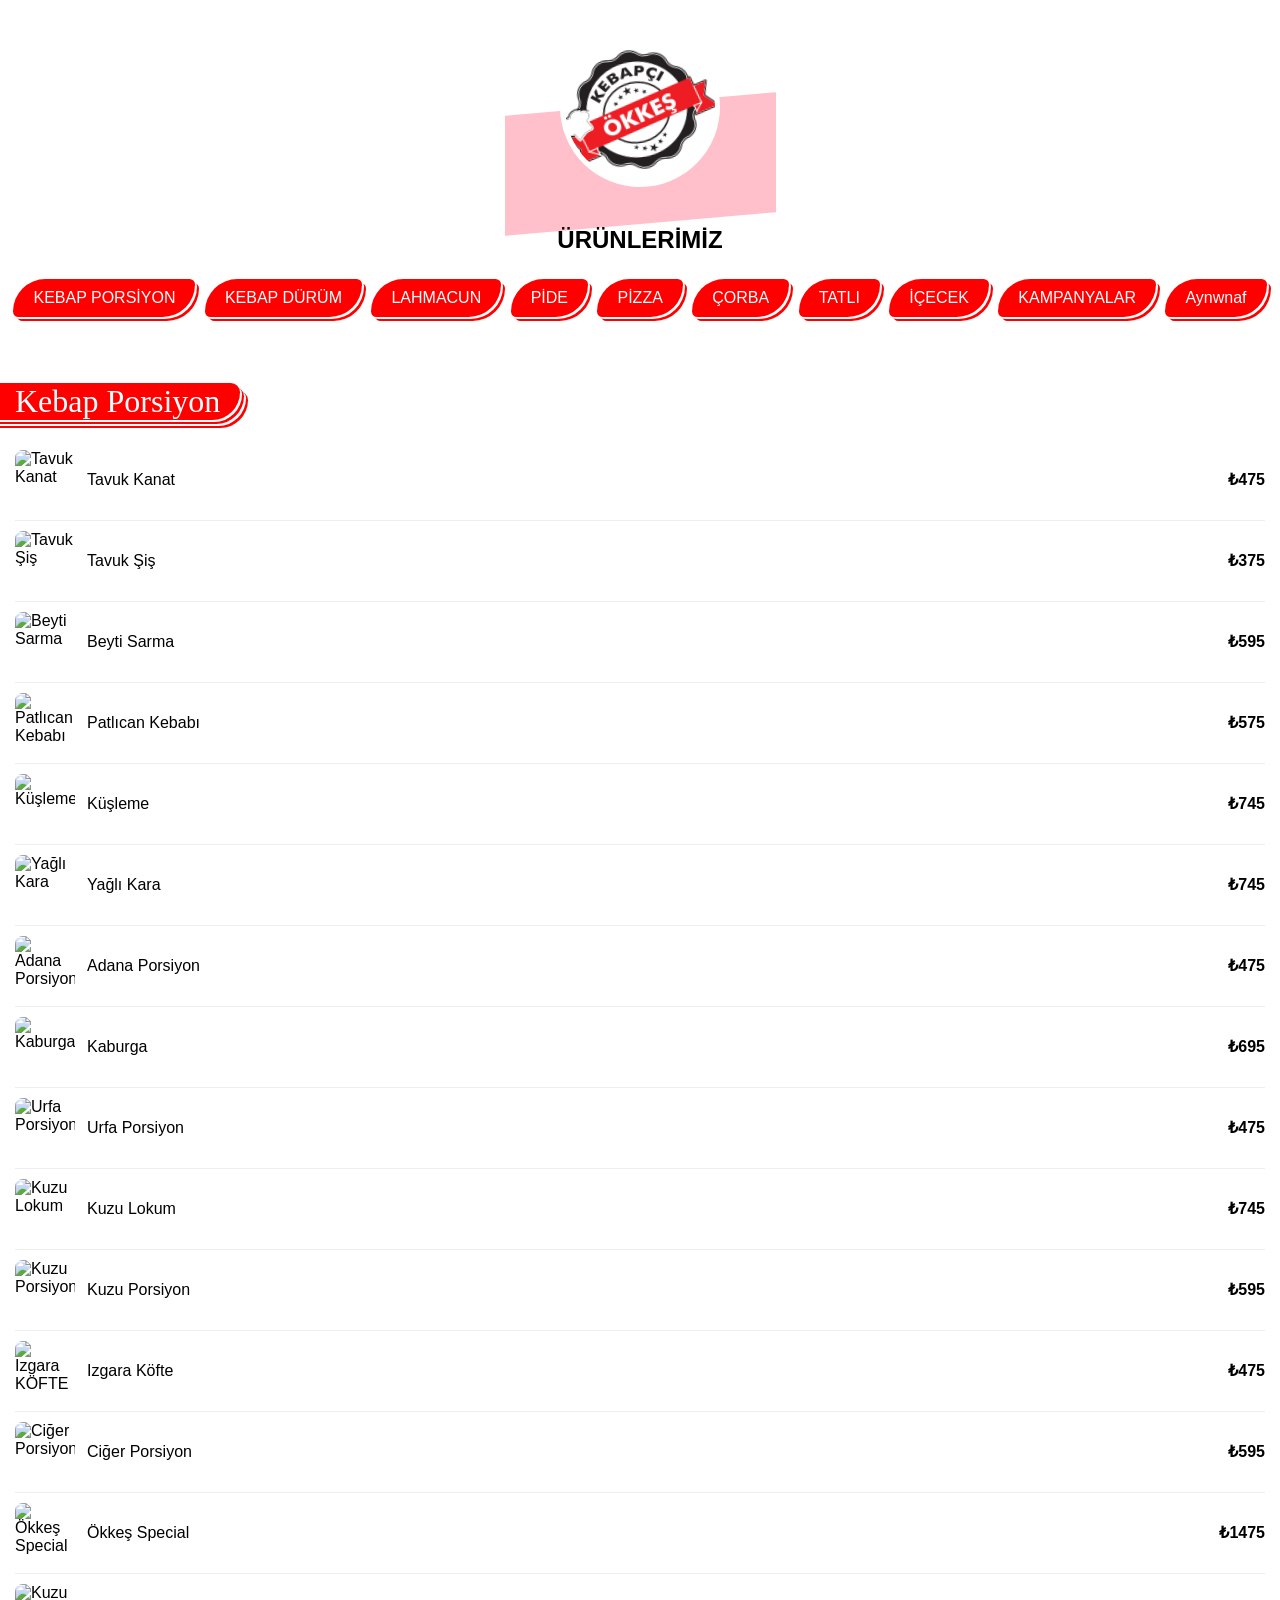
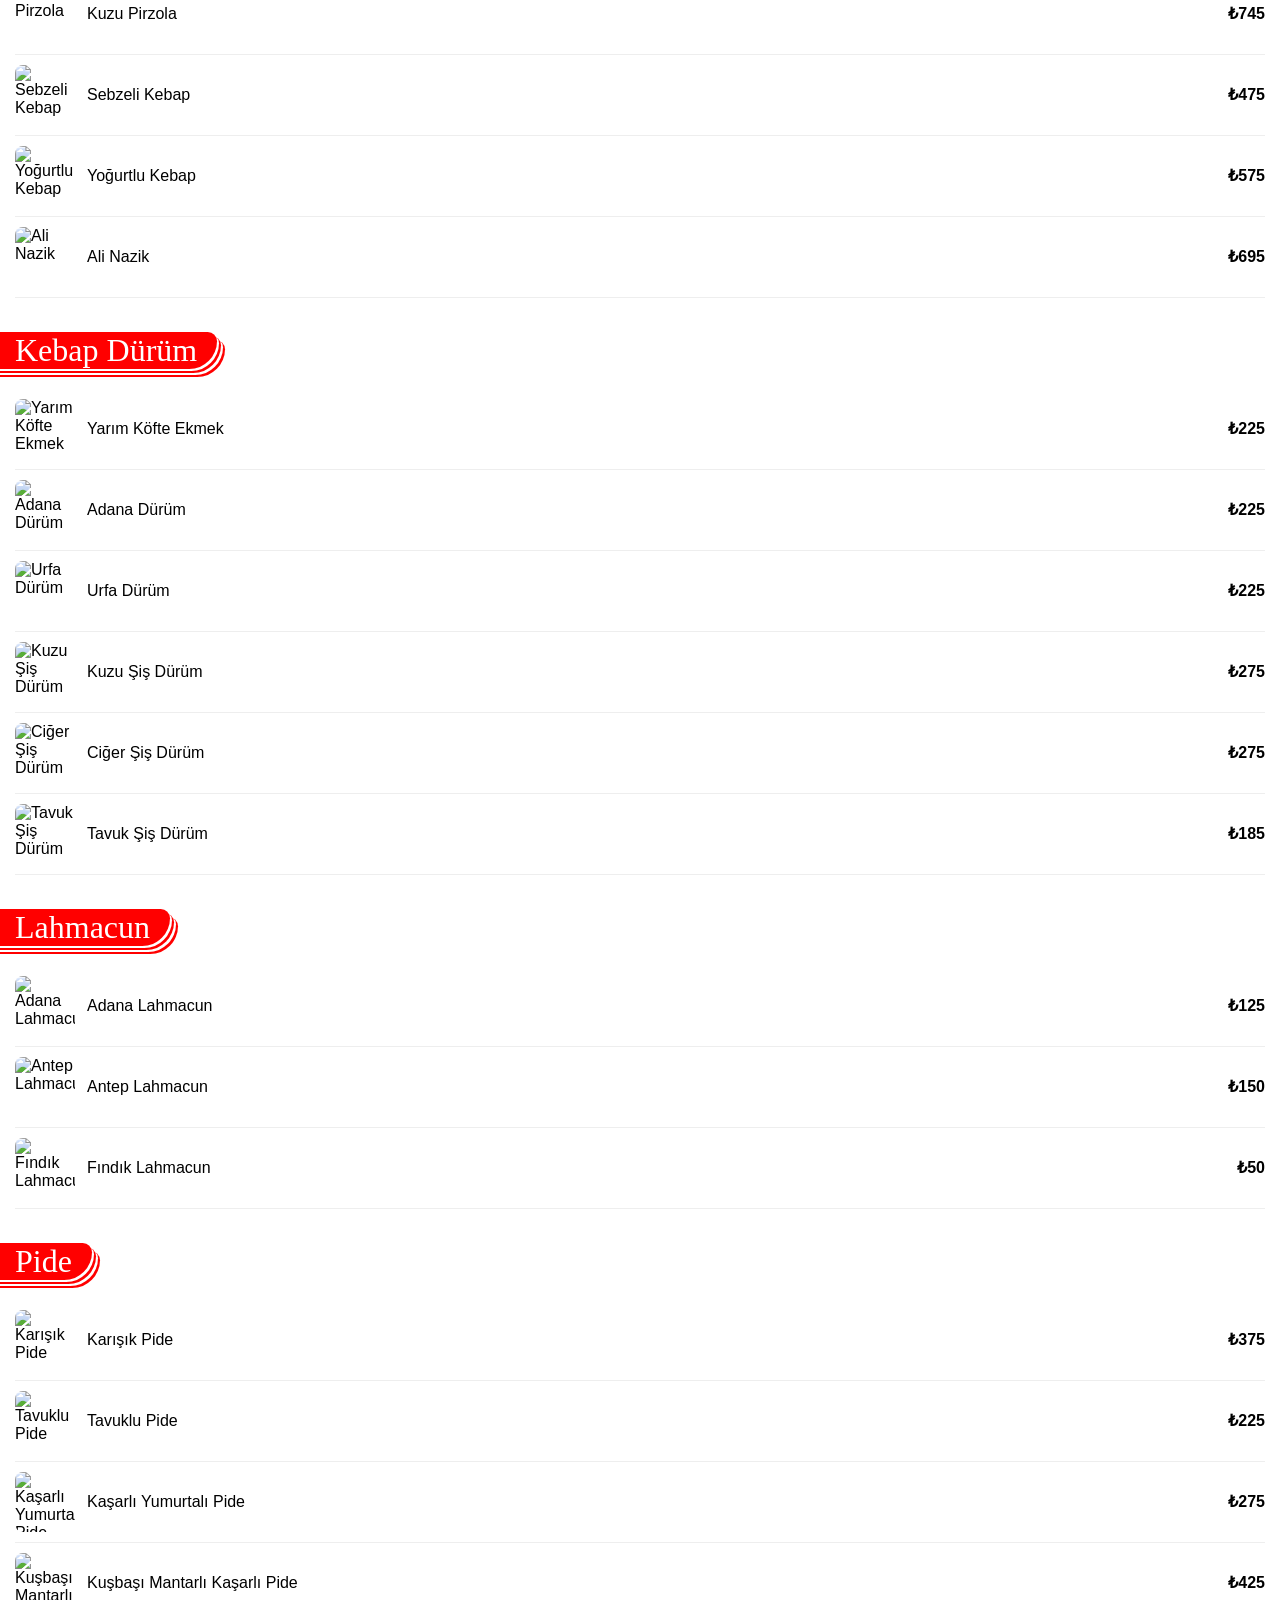
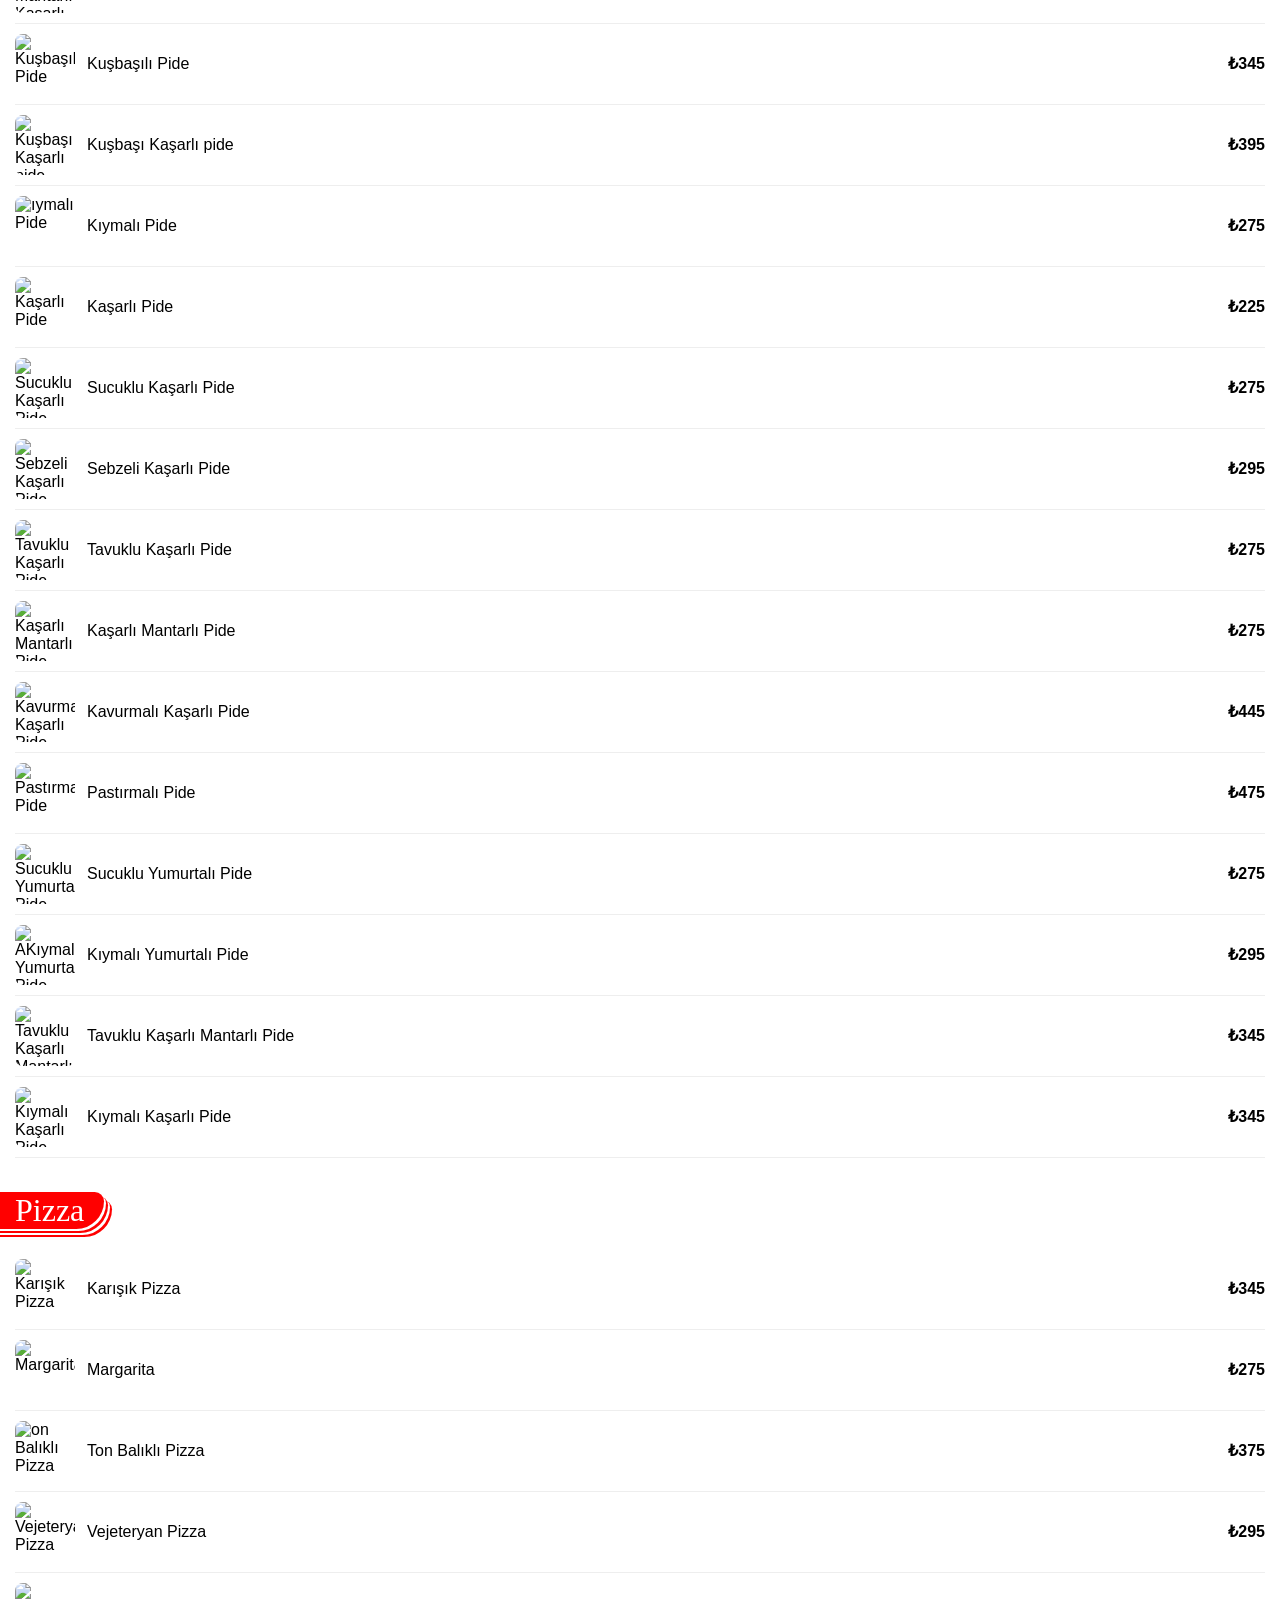
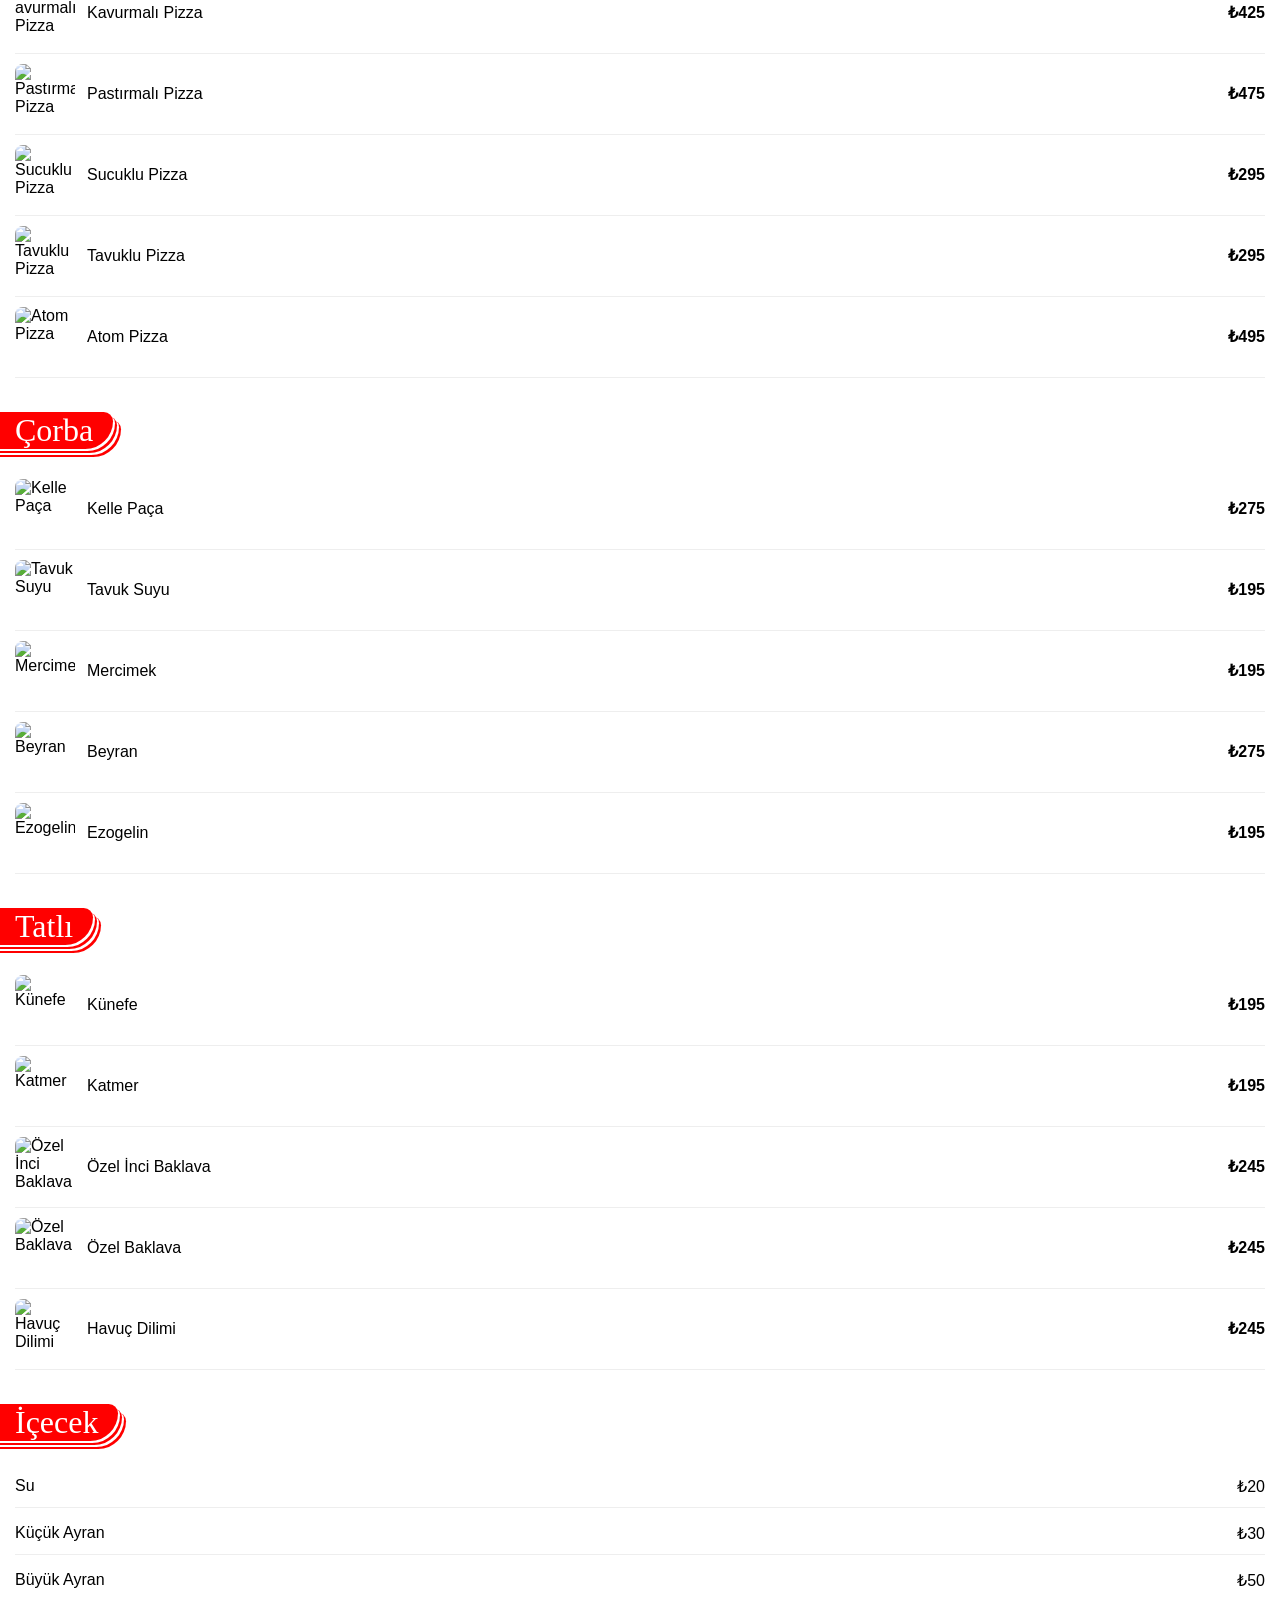
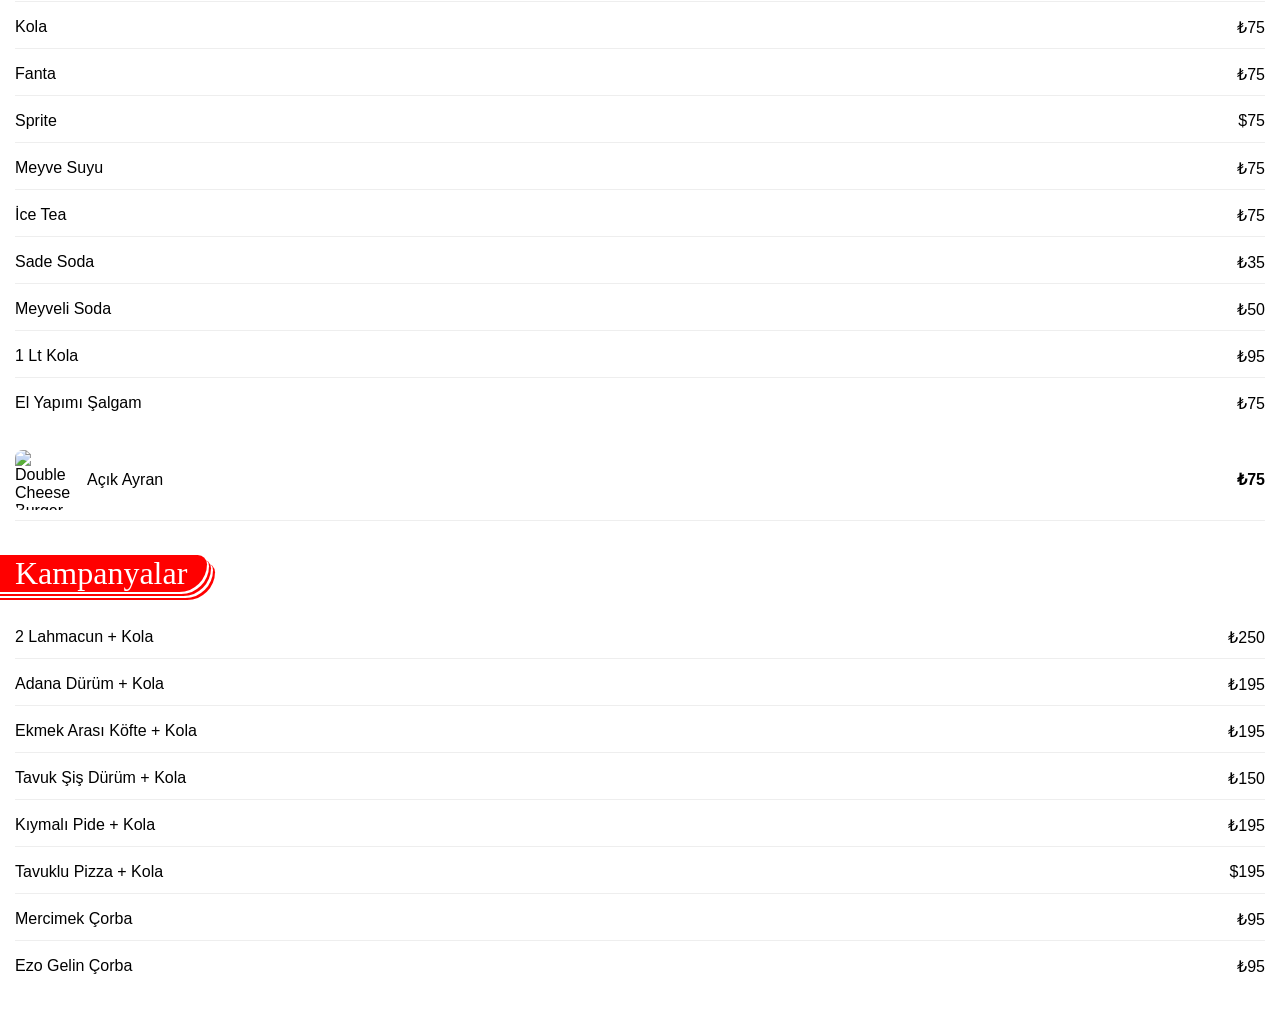
==== commit d52334da: "index.html güncellendi" ====
--- a/index.html
+++ b/index.html
@@ -21,6 +21,7 @@
         <li><a href="#tatli">TATLI</a></li>
         <li><a href="#icecek">İÇECEK</a></li>
         <li><a href="#kampanyalar">KAMPANYALAR</a></li>
+        <li><a href="#kampanyalar">Aynwnaf</a></li>
       </nav>
     </div>
 
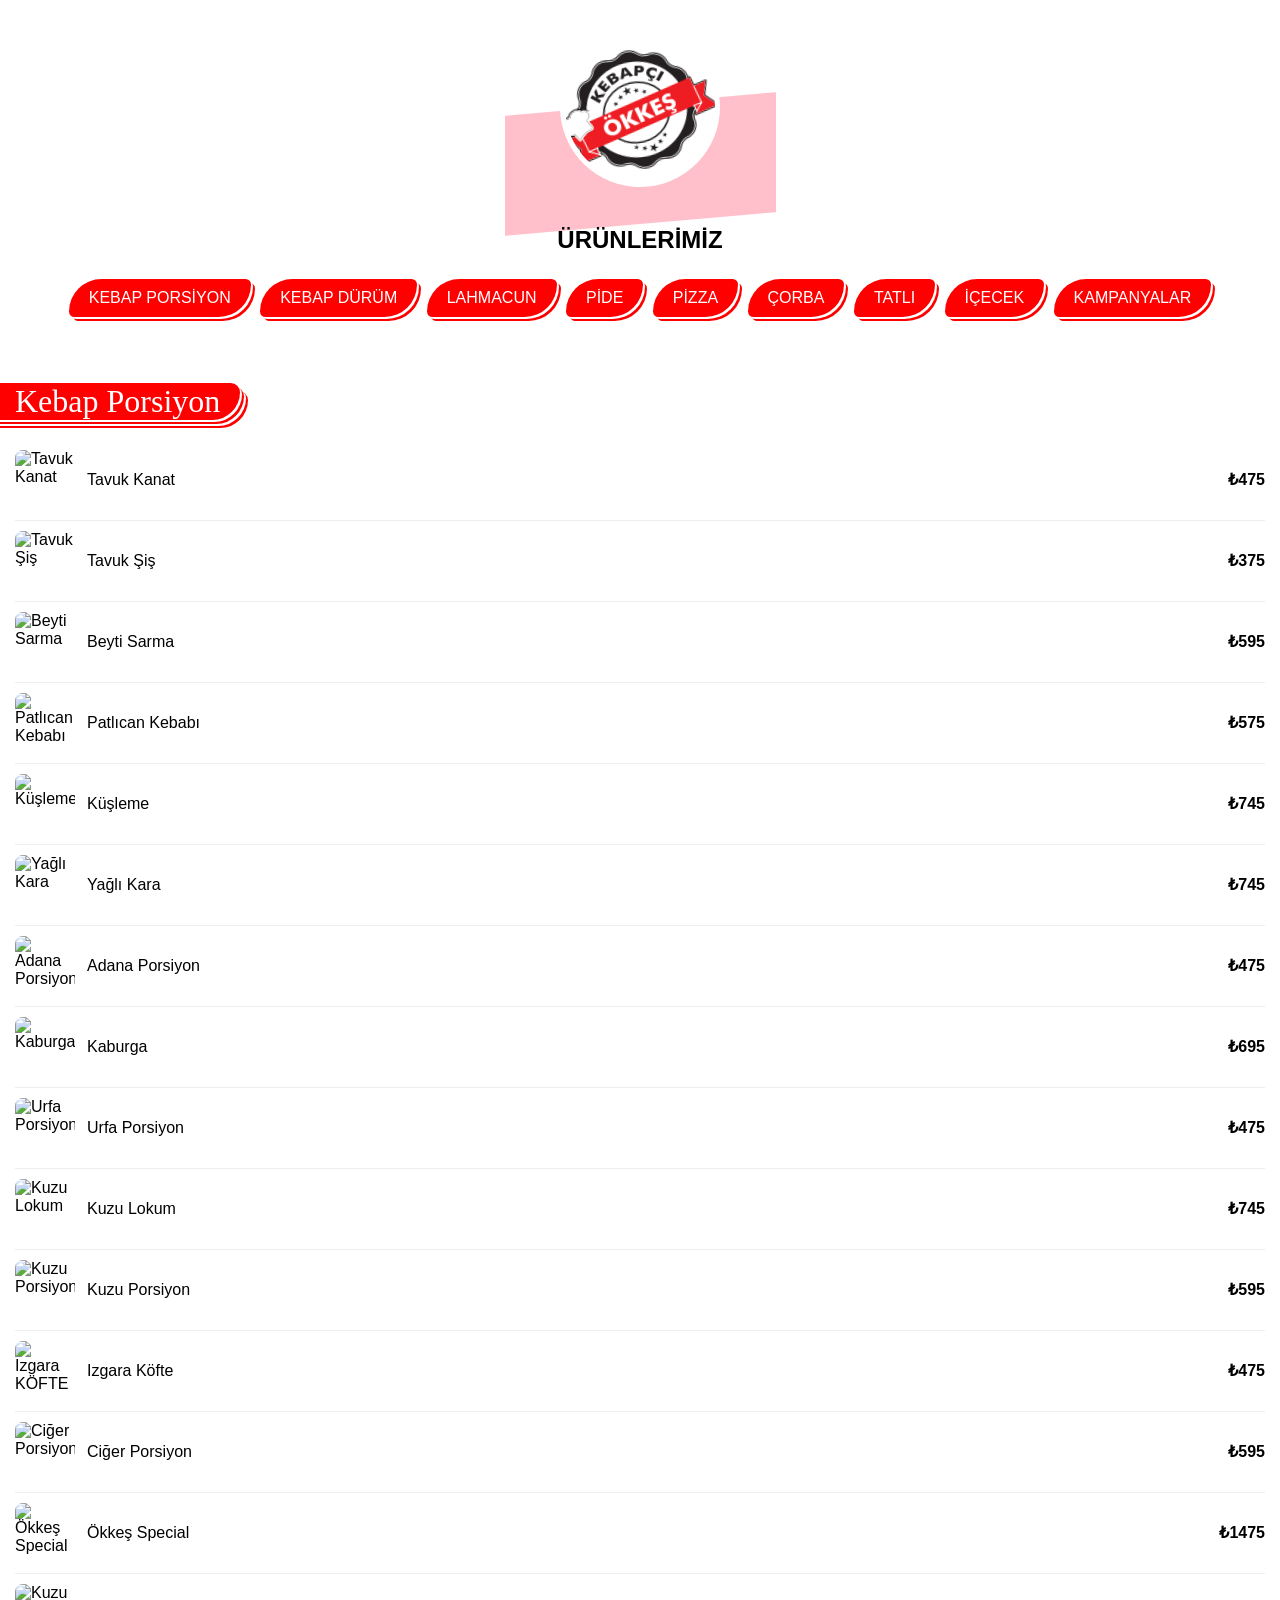
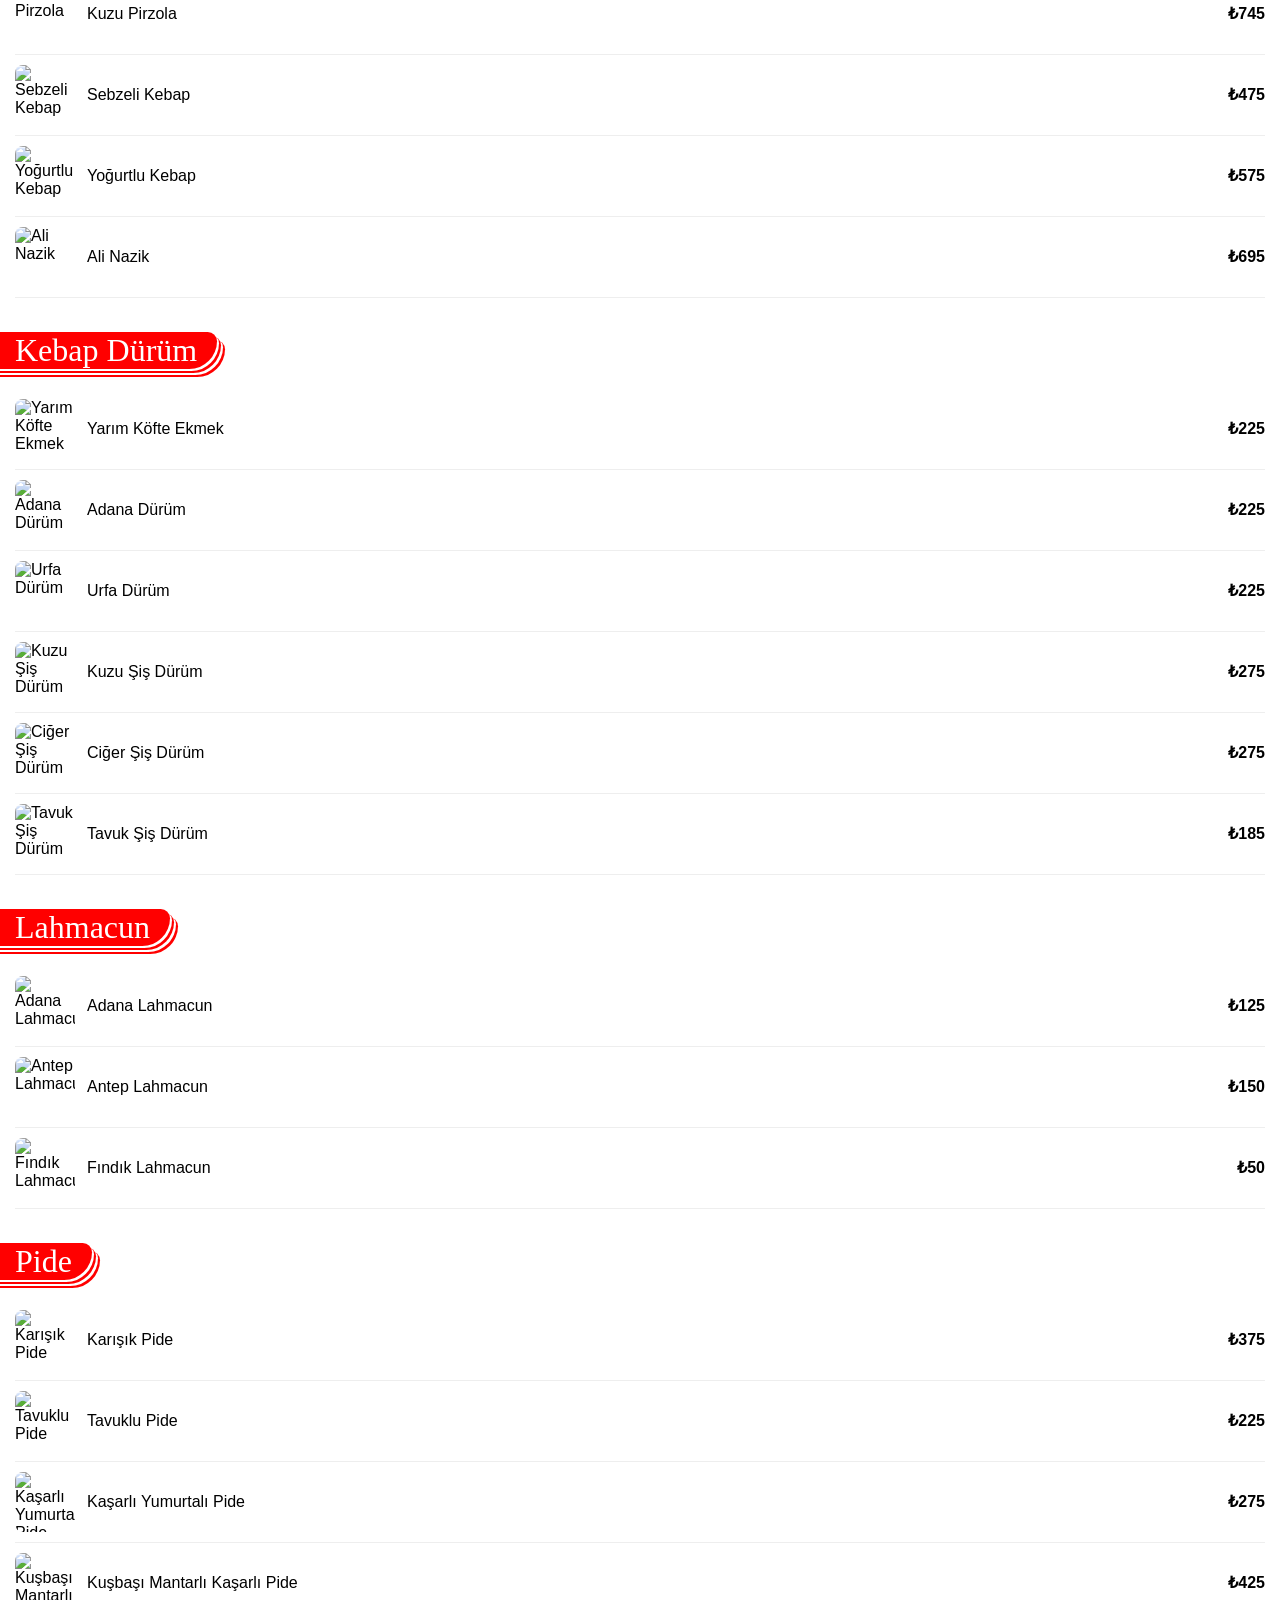
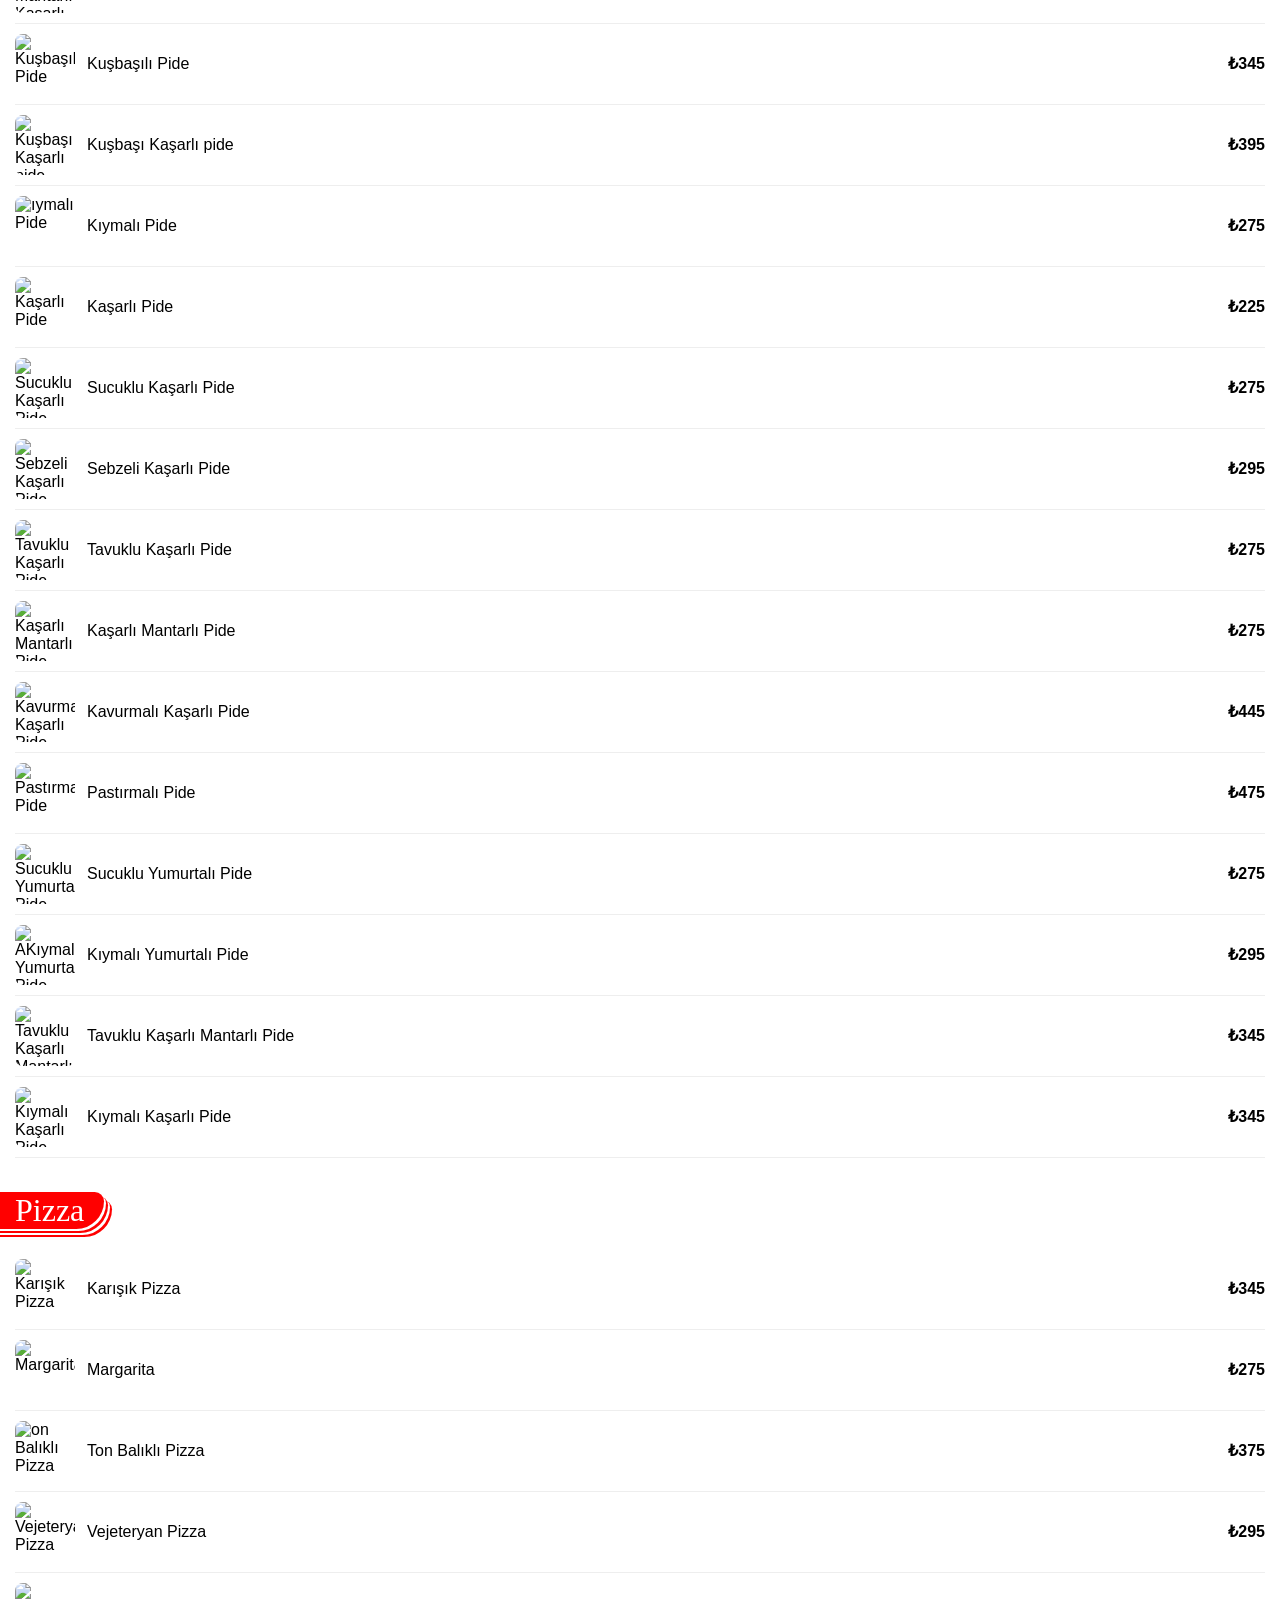
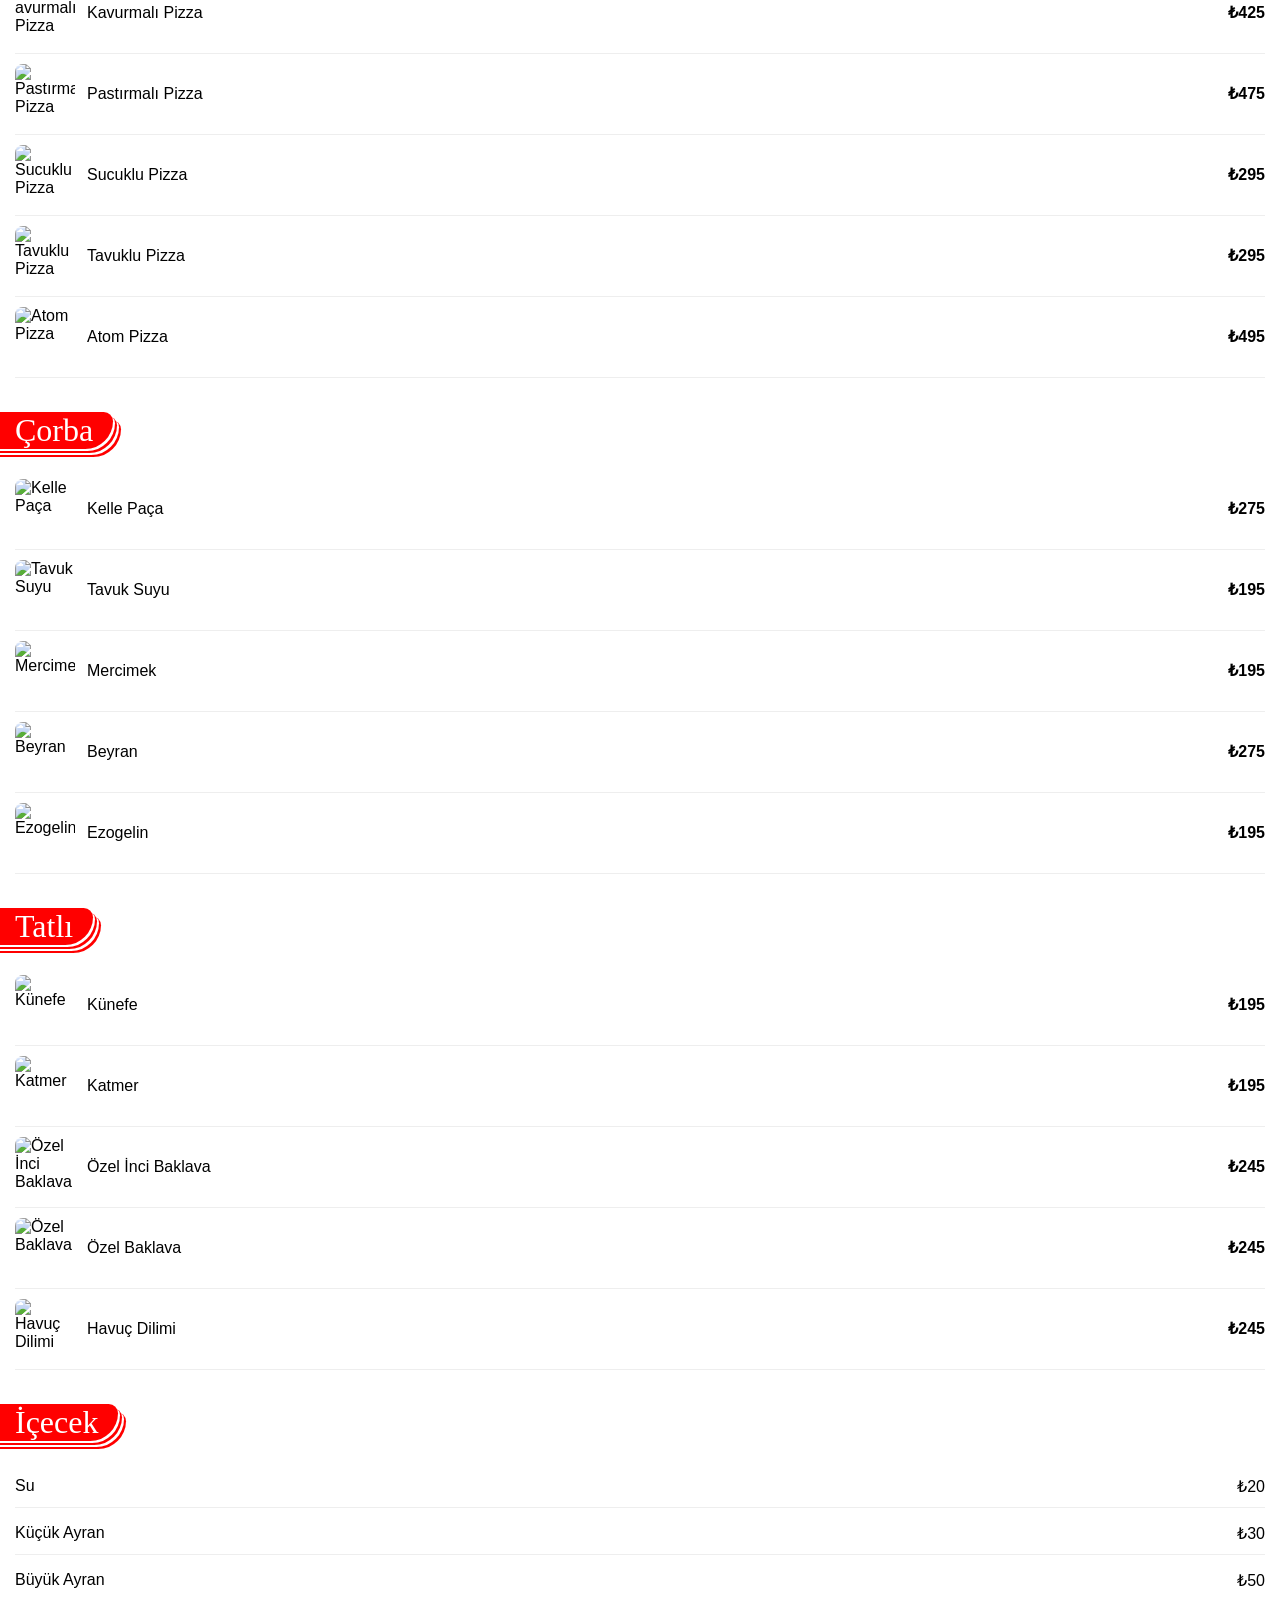
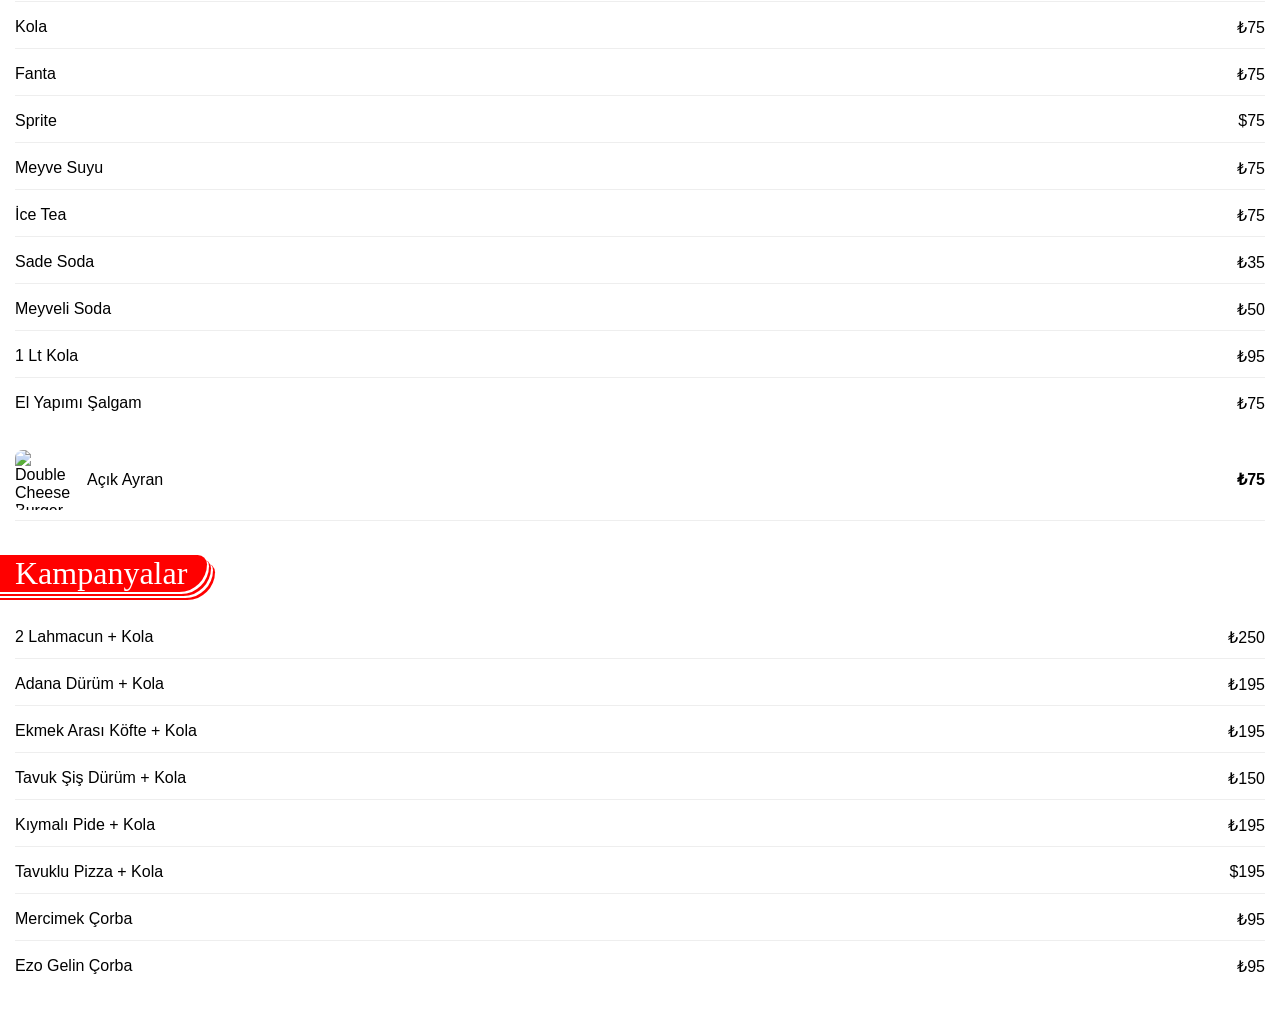
==== commit 081bbbe7: "delete asdfdgkjn" ====
--- a/index.html
+++ b/index.html
@@ -21,7 +21,6 @@
         <li><a href="#tatli">TATLI</a></li>
         <li><a href="#icecek">İÇECEK</a></li>
         <li><a href="#kampanyalar">KAMPANYALAR</a></li>
-        <li><a href="#kampanyalar">Aynwnaf</a></li>
       </nav>
     </div>
 
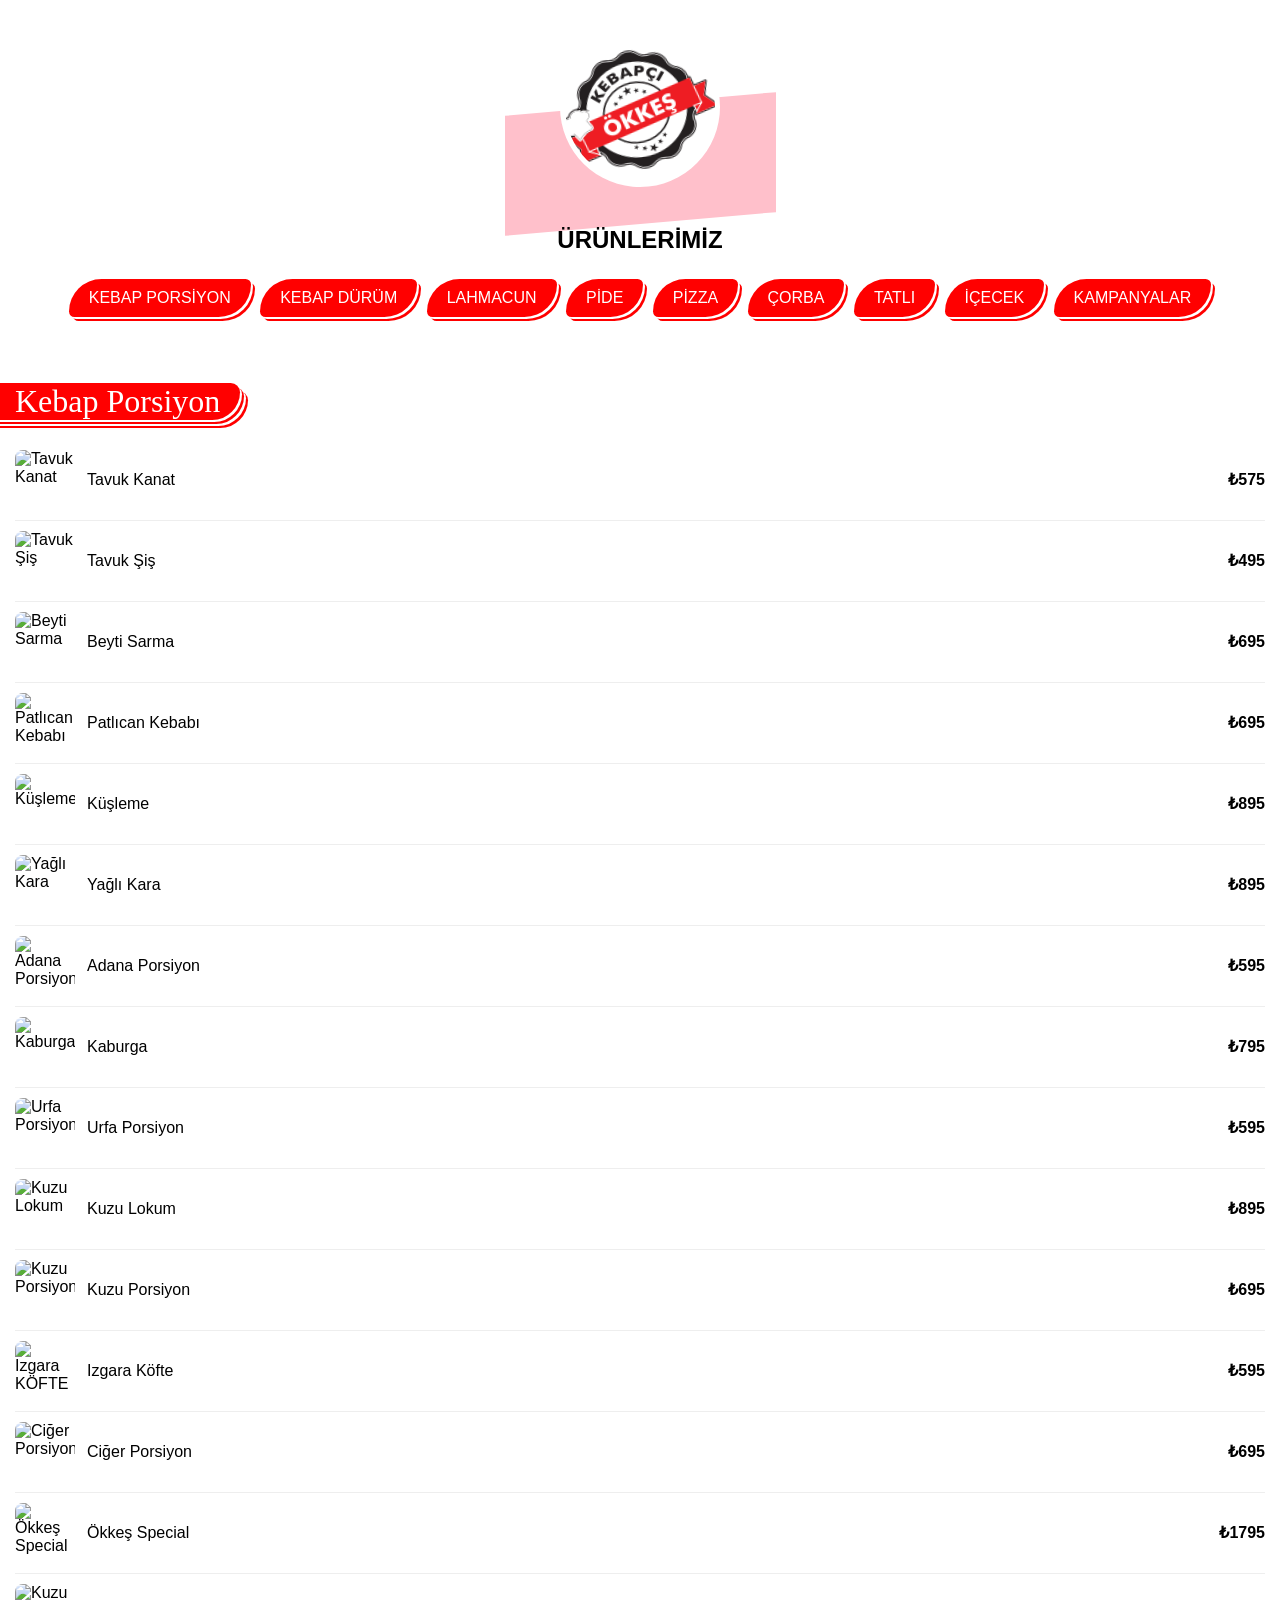
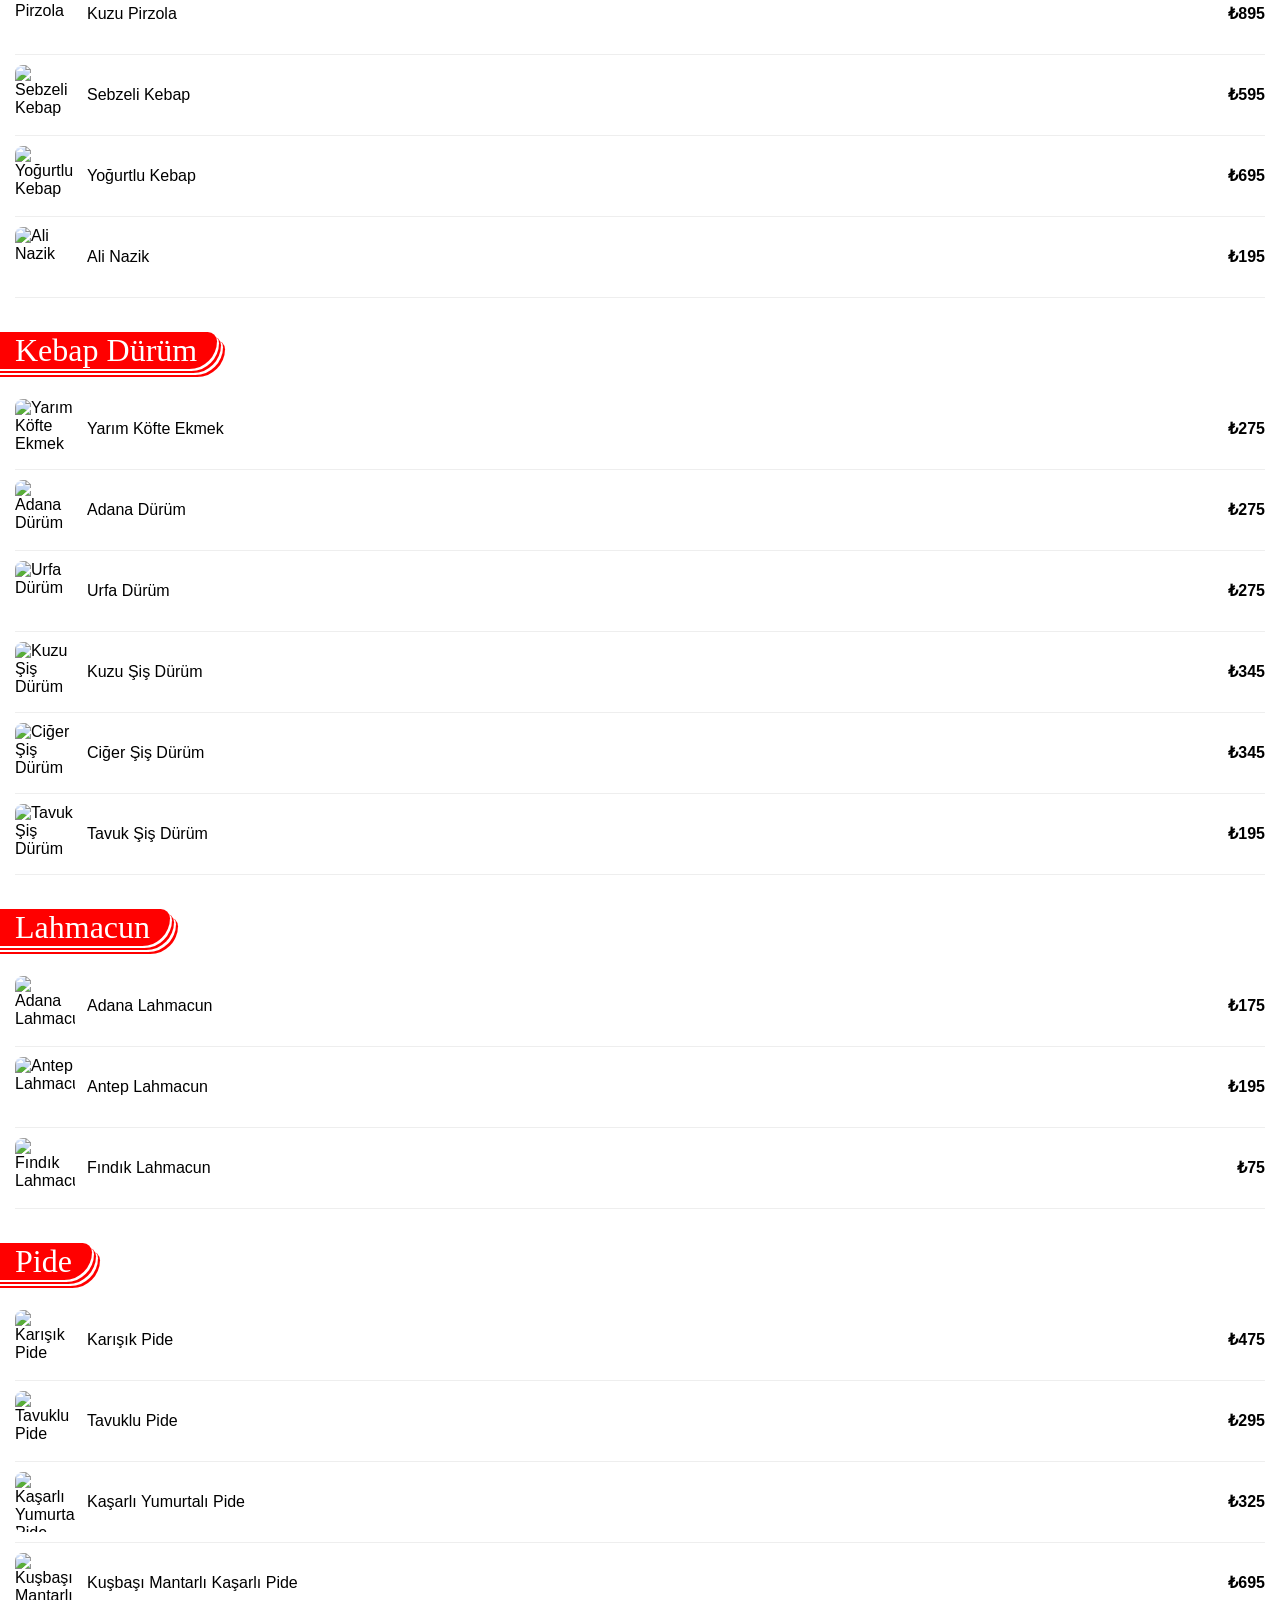
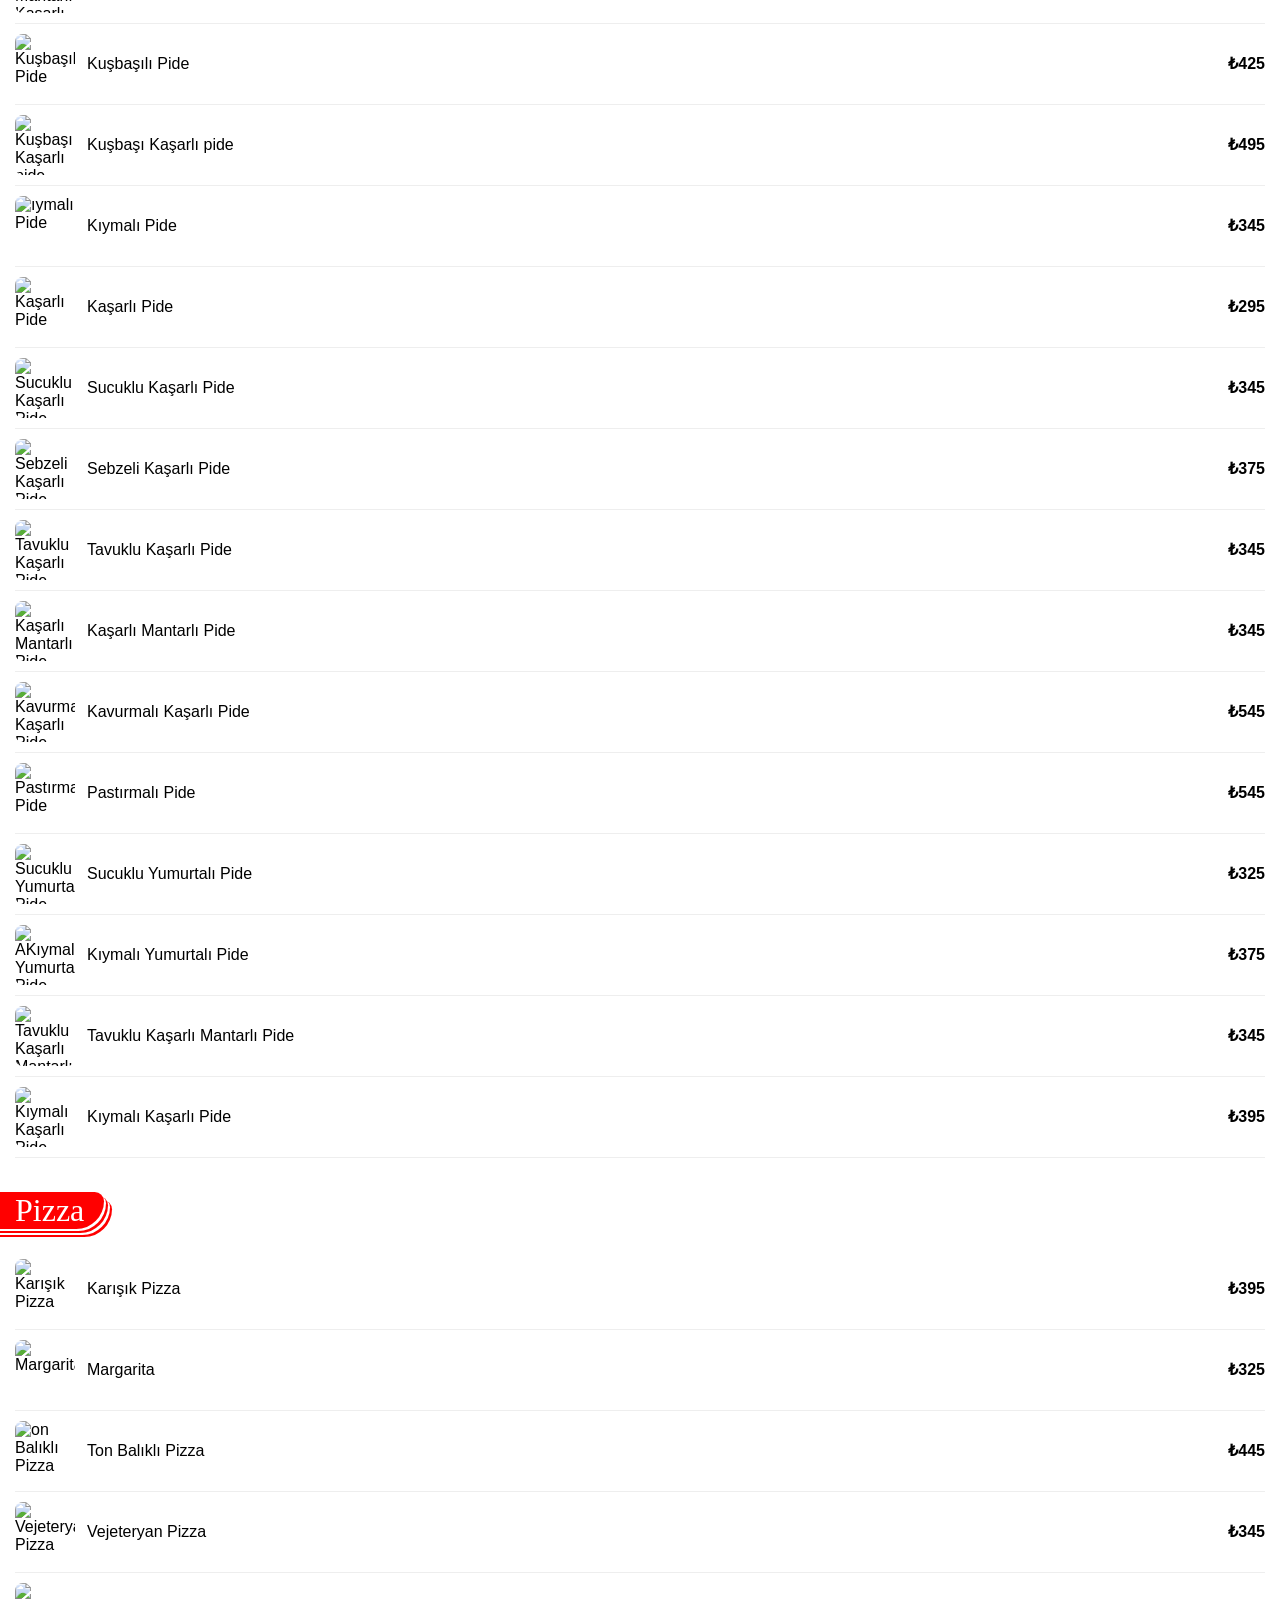
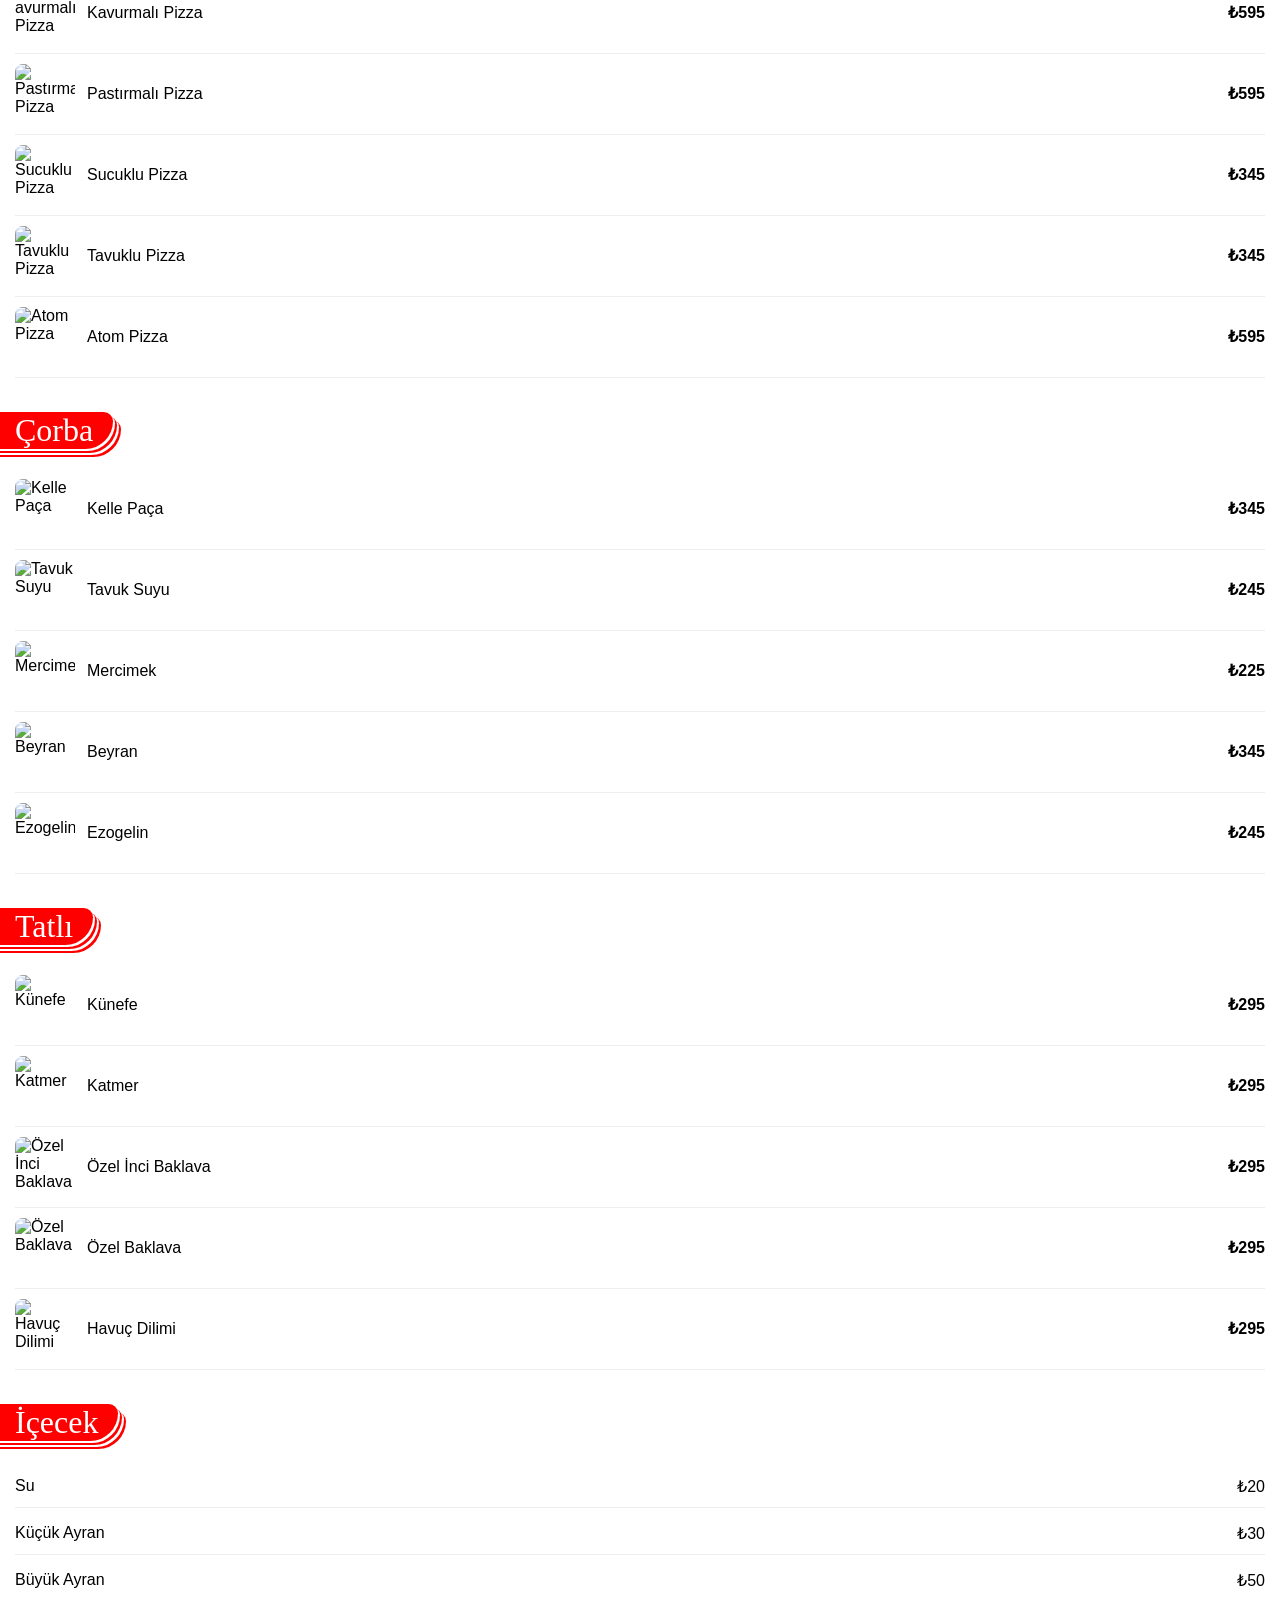
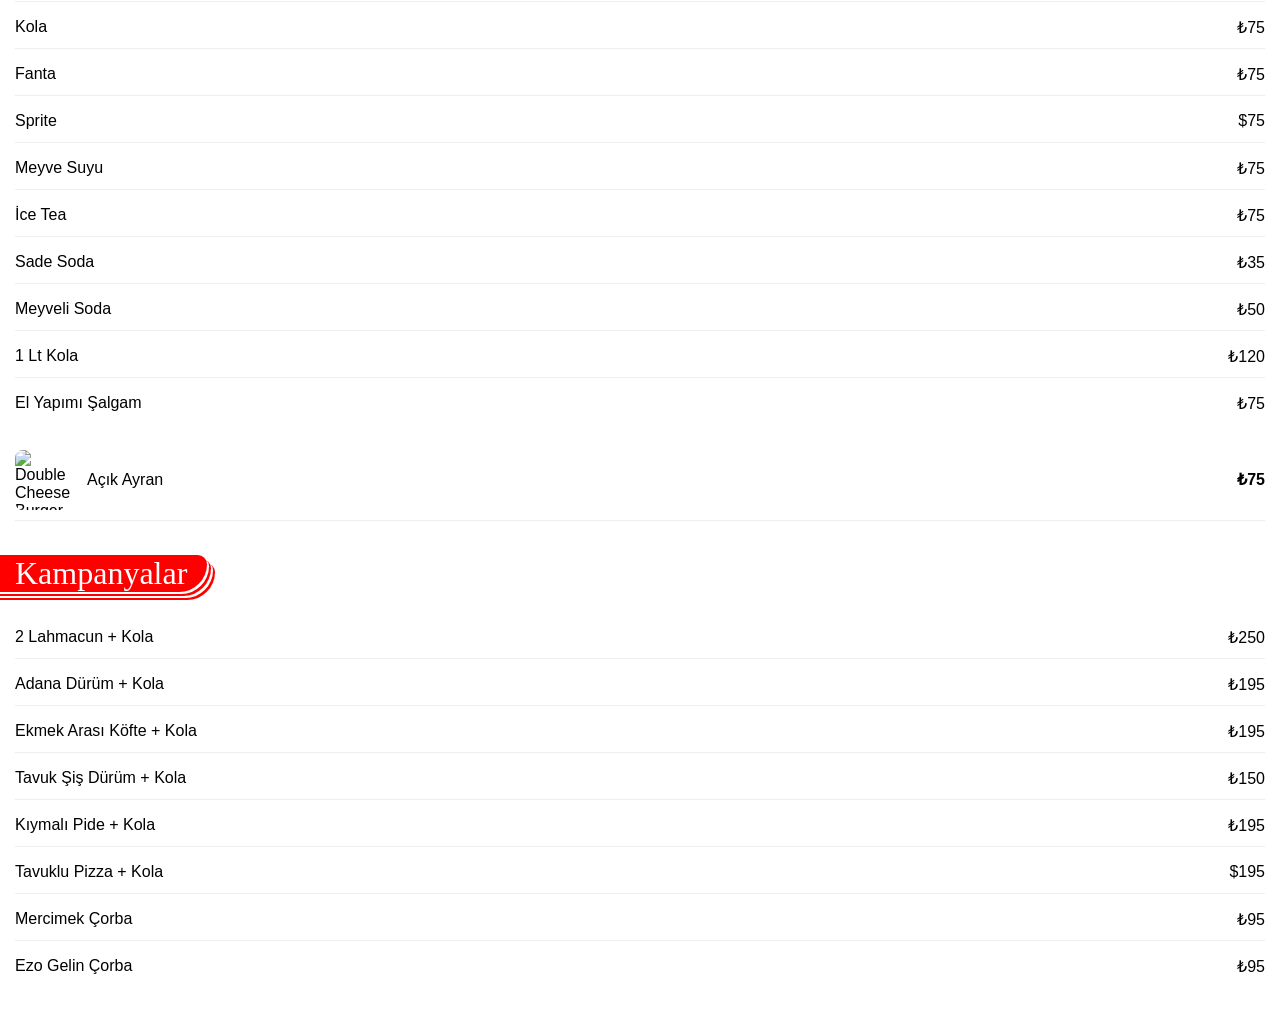
==== commit 006d1575: "Update prices" ====
--- a/index.html
+++ b/index.html
@@ -30,92 +30,92 @@
         <div class="item">
           <img src="imagess/tavuk_kanat.JPG" alt="Tavuk Kanat">
           <span>Tavuk Kanat</span>
-          <span>₺475</span>
+          <span>₺575</span>
         </div>
         <div class="item">
           <img src="imagess/tavuk_sis_posiyon.JPG" alt="Tavuk Şiş">
           <span>Tavuk Şiş</span>
-          <span>₺375</span>
+          <span>₺495</span>
         </div>
         <div class="item">
           <img src="imagess/beyti_sarma.JPG" alt="Beyti Sarma">
           <span>Beyti Sarma</span>
-          <span>₺595</span>
+          <span>₺695</span>
         </div>
         <div class="item">
           <img src="imagess/patlican_kebap.JPG" alt="Patlıcan Kebabı">
           <span>Patlıcan Kebabı</span>
-          <span>₺575</span>
+          <span>₺695</span>
         </div>
         <div class="item">
           <img src="images/cheeseburger.jpg" alt="Küşleme">
           <span>Küşleme</span>
-          <span>₺745</span>
+          <span>₺895</span>
         </div>
         <div class="item">
           <img src="imagess/yaglı_kara.JPG" alt="Yağlı Kara">
           <span>Yağlı Kara</span>
-          <span>₺745</span>
+          <span>₺895</span>
         </div>
         <div class="item">
           <img src="imagess/adana_kebap.JPG" alt="Adana Porsiyon">
           <span>Adana Porsiyon</span>
-          <span>₺475</span>
+          <span>₺595</span>
         </div>
         <div class="item">
           <img src="imagess/kaburga.JPG" alt="Kaburga">
           <span>Kaburga</span>
-          <span>₺695</span>
+          <span>₺795</span>
         </div>
         <div class="item">
           <img src="imagess/urfa_porsiyon.JPG" alt="Urfa Porsiyon">
           <span>Urfa Porsiyon</span>
-          <span>₺475</span>
+          <span>₺595</span>
         </div>
         <div class="item">
           <img src="imagess/kuzu_lokum.JPG" alt="Kuzu Lokum">
           <span>Kuzu Lokum</span>
-          <span>₺745</span>
+          <span>₺895</span>
         </div>
         <div class="item">
           <img src="imagess/kuzu_sis_porsiyon.JPG" alt="Kuzu Porsiyon">
           <span>Kuzu Porsiyon</span>
-          <span>₺595</span>
+          <span>₺695</span>
         </div>
         <div class="item">
           <img src="imagess/izgara_kofte.JPG" alt="Izgara KÖFTE">
           <span>Izgara Köfte</span>
-          <span>₺475</span>
+          <span>₺595</span>
         </div>
         <div class="item">
           <img src="imagess/ciger_sis_posiyon.JPG" alt="Ciğer Porsiyon">
           <span>Ciğer Porsiyon</span>
-          <span>₺595</span>
+          <span>₺695</span>
         </div>
         <div class="item">
           <img src="imagess/okkes_special.JPG" alt="Ökkeş Special">
           <span>Ökkeş Special</span>
-          <span>₺1475</span>
+          <span>₺1795</span>
         </div>
         <div class="item">
           <img src="imagess/kuzu_pirzola.JPG" alt="Kuzu Pirzola">
           <span>Kuzu Pirzola</span>
-          <span>₺745</span>
+          <span>₺895</span>
         </div>
         <div class="item">
           <img src="imagess/sebzeli_kebap.JPG" alt="Sebzeli Kebap">
           <span>Sebzeli Kebap</span>
-          <span>₺475</span>
+          <span>₺595</span>
         </div>
         <div class="item">
           <img src="imagess/yogurtlu_kebap.JPG" alt="Yoğurtlu Kebap">
           <span>Yoğurtlu Kebap</span>
-          <span>₺575</span>
+          <span>₺695</span>
         </div>
         <div class="item">
           <img src="imagess/ali_nazik.JPG" alt="Ali Nazik">
           <span>Ali Nazik</span>
-          <span>₺695</span>
+          <span>₺195</span>
         </div>
       </div>
 
@@ -124,32 +124,32 @@
         <div class="item">
           <img src="" alt="Yarım Köfte Ekmek">
           <span>Yarım Köfte Ekmek</span>
-          <span>₺225</span>
+          <span>₺275</span>
         </div>
         <div class="item">
           <img src="imagess/adana_durum.JPG" alt="Adana Dürüm">
           <span>Adana Dürüm</span>
-          <span>₺225</span>
+          <span>₺275</span>
         </div>
         <div class="item">
           <img src="imagess/urfa_durum.JPG" alt="Urfa Dürüm">
           <span>Urfa Dürüm</span>
-          <span>₺225</span>
+          <span>₺275</span>
         </div>
         <div class="item">
           <img src="imagess/kuzu_sis_durum.JPG" alt="Kuzu Şiş Dürüm">
           <span>Kuzu Şiş Dürüm</span>
-          <span>₺275</span>
+          <span>₺345</span>
         </div>
         <div class="item">
           <img src="imagess/ciger_sis_durum.JPG" alt="Ciğer Şiş Dürüm">
           <span>Ciğer Şiş Dürüm</span>
-          <span>₺275</span>
+          <span>₺345</span>
         </div>
         <div class="item">
           <img src="imagess/tavuk_sis_durum.JPG" alt="Tavuk Şiş Dürüm">
           <span>Tavuk Şiş Dürüm</span>
-          <span>₺185</span>
+          <span>₺195</span>
         </div> 
       </div>
 
@@ -158,17 +158,17 @@
         <div class="item">
           <img src="imagess/adana_lahmacun.JPG" alt="Adana Lahmacun">
           <span>Adana Lahmacun</span>
-          <span>₺125</span>
+          <span>₺175</span>
         </div>
         <div class="item">
           <img src="imagess/antep_lahmacun.JPG" alt="Antep Lahmacun">
           <span>Antep Lahmacun</span>
-          <span>₺150</span>
+          <span>₺195</span>
         </div>
         <div class="item">
           <img src="" alt="Fındık Lahmacun">
           <span>Fındık Lahmacun</span>
-          <span>₺50</span>
+          <span>₺75</span>
         </div>
       </div>
       <div id="pide" class="category">
@@ -176,82 +176,82 @@
         <div class="item">
           <img src="imagess/karisik_pide.JPG" alt="Karışık Pide">
           <span>Karışık Pide</span>
-          <span>₺375</span>
+          <span>₺475</span>
         </div>
         <div class="item">
           <img src="imagess/tavuklu_pide.JPG" alt="Tavuklu Pide">
           <span>Tavuklu Pide</span>
-          <span>₺225</span>
+          <span>₺295</span>
         </div>
         <div class="item">
           <img src="" alt="Kaşarlı Yumurtalı Pide">
           <span>Kaşarlı Yumurtalı Pide</span>
-          <span>₺275</span>
+          <span>₺325</span>
         </div>
         <div class="item">
           <img src="" alt="Kuşbaşı Mantarlı Kaşarlı Pide">
           <span>Kuşbaşı Mantarlı Kaşarlı Pide</span>
-          <span>₺425</span>
+          <span>₺695</span>
         </div>
         <div class="item">
           <img src="imagess/kusbasili_pide.JPG" alt="Kuşbaşılı Pide">
           <span>Kuşbaşılı Pide</span>
-          <span>₺345</span>
+          <span>₺425</span>
         </div>
         <div class="item">
           <img src="imagess/kusbasi_kasarli_pide.JPG" alt="Kuşbaşı Kaşarlı pide">
           <span>Kuşbaşı Kaşarlı pide</span>
-          <span>₺395</span>
+          <span>₺495</span>
         </div>
         <div class="item">
           <img src="imagess/kiymali_pide.JPG" alt="ıymalı Pide">
           <span>Kıymalı Pide</span>
-          <span>₺275</span>
+          <span>₺345</span>
         </div>
         <div class="item">
           <img src="imagess/kasarli_pide.JPG" alt="Kaşarlı Pide">
           <span>Kaşarlı Pide</span>
-          <span>₺225</span>
+          <span>₺295</span>
         </div>
         <div class="item">
           <img src="imagess/sucuk_kasarli_pide.JPG" alt="Sucuklu Kaşarlı Pide">
           <span>Sucuklu Kaşarlı Pide</span>
-          <span>₺275</span>
+          <span>₺345</span>
         </div>
         <div class="item">
           <img src="imagess/sebzeli_kasarli_pide.JPG" alt="Sebzeli Kaşarlı Pide">
           <span>Sebzeli Kaşarlı Pide</span>
-          <span>₺295</span>
+          <span>₺375</span>
         </div>
         <div class="item">
           <img src="imagess/tavuk_kasarli_pide.JPG" alt="Tavuklu Kaşarlı Pide">
           <span>Tavuklu Kaşarlı Pide</span>
-          <span>₺275</span>
+          <span>₺345</span>
         </div>
         <div class="item">
           <img src="imagess/mantarli_kasarli_pide.JPG" alt="Kaşarlı Mantarlı Pide">
           <span>Kaşarlı Mantarlı Pide</span>
-          <span>₺275</span>
+          <span>₺345</span>
         </div>
         <div class="item">
           <img src="imagess/kavurmali_kasarli_pide.JPG" alt="Kavurmalı Kaşarlı Pide">
           <span>Kavurmalı Kaşarlı Pide</span>
-          <span>₺445</span>
+          <span>₺545</span>
         </div>
         <div class="item">
           <img src="" alt="Pastırmalı Pide">
           <span>Pastırmalı Pide</span>
-          <span>₺475</span>
+          <span>₺545</span>
         </div>
         <div class="item">
           <img src="" alt="Sucuklu Yumurtalı Pide">
           <span>Sucuklu Yumurtalı Pide</span>
-          <span>₺275</span>
+          <span>₺325</span>
         </div>
         <div class="item">
           <img src="imagess/kiymali_yumurtali_pide.JPG" alt="AKıymalı Yumurtalı Pide">
           <span>Kıymalı Yumurtalı Pide</span>
-          <span>₺295</span>
+          <span>₺375</span>
         </div>
         <div class="item">
           <img src="" alt="Tavuklu Kaşarlı Mantarlı Pide">
@@ -261,7 +261,7 @@
         <div class="item">
           <img src="imagess/kiymali_kasarli_pide.JPG" alt="Kıymalı Kaşarlı Pide">
           <span>Kıymalı Kaşarlı Pide</span>
-          <span>₺345</span>
+          <span>₺395</span>
         </div>
       </div>
 
@@ -270,47 +270,47 @@
        <div class="item">
           <img src="imagess/karisik_pizza.JPG" alt="Karışık Pizza">
           <span>Karışık Pizza</span>
-          <span>₺345</span>
+          <span>₺395</span>
         </div>
         <div class="item">
           <img src="imagess/margarita_pizza.JPG" alt="Margarita">
           <span>Margarita</span>
-          <span>₺275</span>
+          <span>₺325</span>
         </div>
         <div class="item">
           <img src="imagess/ton_balikli_pizza.JPG" alt="on Balıklı Pizza">
           <span>Ton Balıklı Pizza</span>
-          <span>₺375</span>
+          <span>₺445</span>
         </div>
         <div class="item">
           <img src="" alt="Vejeteryan Pizza">
           <span>Vejeteryan Pizza</span>
-          <span>₺295</span>
+          <span>₺345</span>
         </div>
         <div class="item">
           <img src="imagess/kavurmali_pizza.JPG" alt="avurmalı Pizza">
           <span>Kavurmalı Pizza</span>
-          <span>₺425</span>
+          <span>₺595</span>
         </div>
         <div class="item">
           <img src="" alt="Pastırmalı Pizza">
           <span>Pastırmalı Pizza</span>
-          <span>₺475</span>
+          <span>₺595</span>
         </div>
         <div class="item">
           <img src="" alt="Sucuklu Pizza">
           <span>Sucuklu Pizza</span>
-          <span>₺295</span>
+          <span>₺345</span>
         </div>
         <div class="item">
           <img src="" alt="Tavuklu Pizza">
           <span>Tavuklu Pizza</span>
-          <span>₺295</span>
+          <span>₺345</span>
         </div>
         <div class="item">
           <img src="" alt="Atom Pizza">
           <span>Atom Pizza</span>
-          <span>₺495</span>
+          <span>₺595</span>
         </div>
       </div>
 
@@ -319,27 +319,27 @@
         <div class="item">
           <img src="imagess/kelle_paca.JPG" alt="Kelle Paça">
           <span>Kelle Paça</span>
-          <span>₺275</span>
+          <span>₺345</span>
         </div>
         <div class="item">
           <img src="imagess/tavuk_suyu_corba.JPG" alt="Tavuk Suyu">
           <span>Tavuk Suyu</span>
-          <span>₺195</span>
+          <span>₺245</span>
         </div>
         <div class="item">
           <img src="imagess/mercimek_corba.JPG" alt="Mercimek">
           <span>Mercimek</span>
-          <span>₺195</span>
+          <span>₺225</span>
         </div>
         <div class="item">
           <img src="imagess/kelle_paca.JPG" alt="Beyran">
           <span>Beyran</span>
-          <span>₺275</span>
+          <span>₺345</span>
         </div>
         <div class="item">
           <img src="" alt="Ezogelin">
           <span>Ezogelin</span>
-          <span>₺195</span>
+          <span>₺245</span>
         </div>
       </div>
 
@@ -348,27 +348,27 @@
           <div class="item">
           <img src="imagess/kunefe.JPG" alt="Künefe">
           <span>Künefe</span>
-          <span>₺195</span>
+          <span>₺295</span>
         </div>
         <div class="item">
           <img src="imagess/katmer.JPG" alt="Katmer">
           <span>Katmer</span>
-          <span>₺195</span>
+          <span>₺295</span>
         </div>
         <div class="item">
           <img src="" alt="Özel İnci Baklava">
           <span>Özel İnci Baklava</span>
-          <span>₺245</span>
+          <span>₺295</span>
         </div>
         <div class="item">
           <img src="" alt="Özel Baklava">
           <span>Özel Baklava</span>
-          <span>₺245</span>
+          <span>₺295</span>
         </div>
         <div class="item">
           <img src="" alt="Havuç Dilimi">
           <span>Havuç Dilimi</span>
-          <span>₺245</span>
+          <span>₺295</span>
         </div>
       </div>
 
@@ -384,7 +384,7 @@
         <p><span>İce Tea</span> <span>₺75</span></p>
         <p><span>Sade Soda</span> <span>₺35</span></p>
         <p><span>Meyveli Soda</span> <span>₺50</span></p>
-        <p><span>1 Lt Kola</span> <span>₺95</span></p>
+        <p><span>1 Lt Kola</span> <span>₺120</span></p>
         <p><span>El Yapımı Şalgam</span> <span>₺75</span></p>
         <div class="item">
           <img src="imagess/yayık_ayran.JPG" alt="Double Cheese Burger">
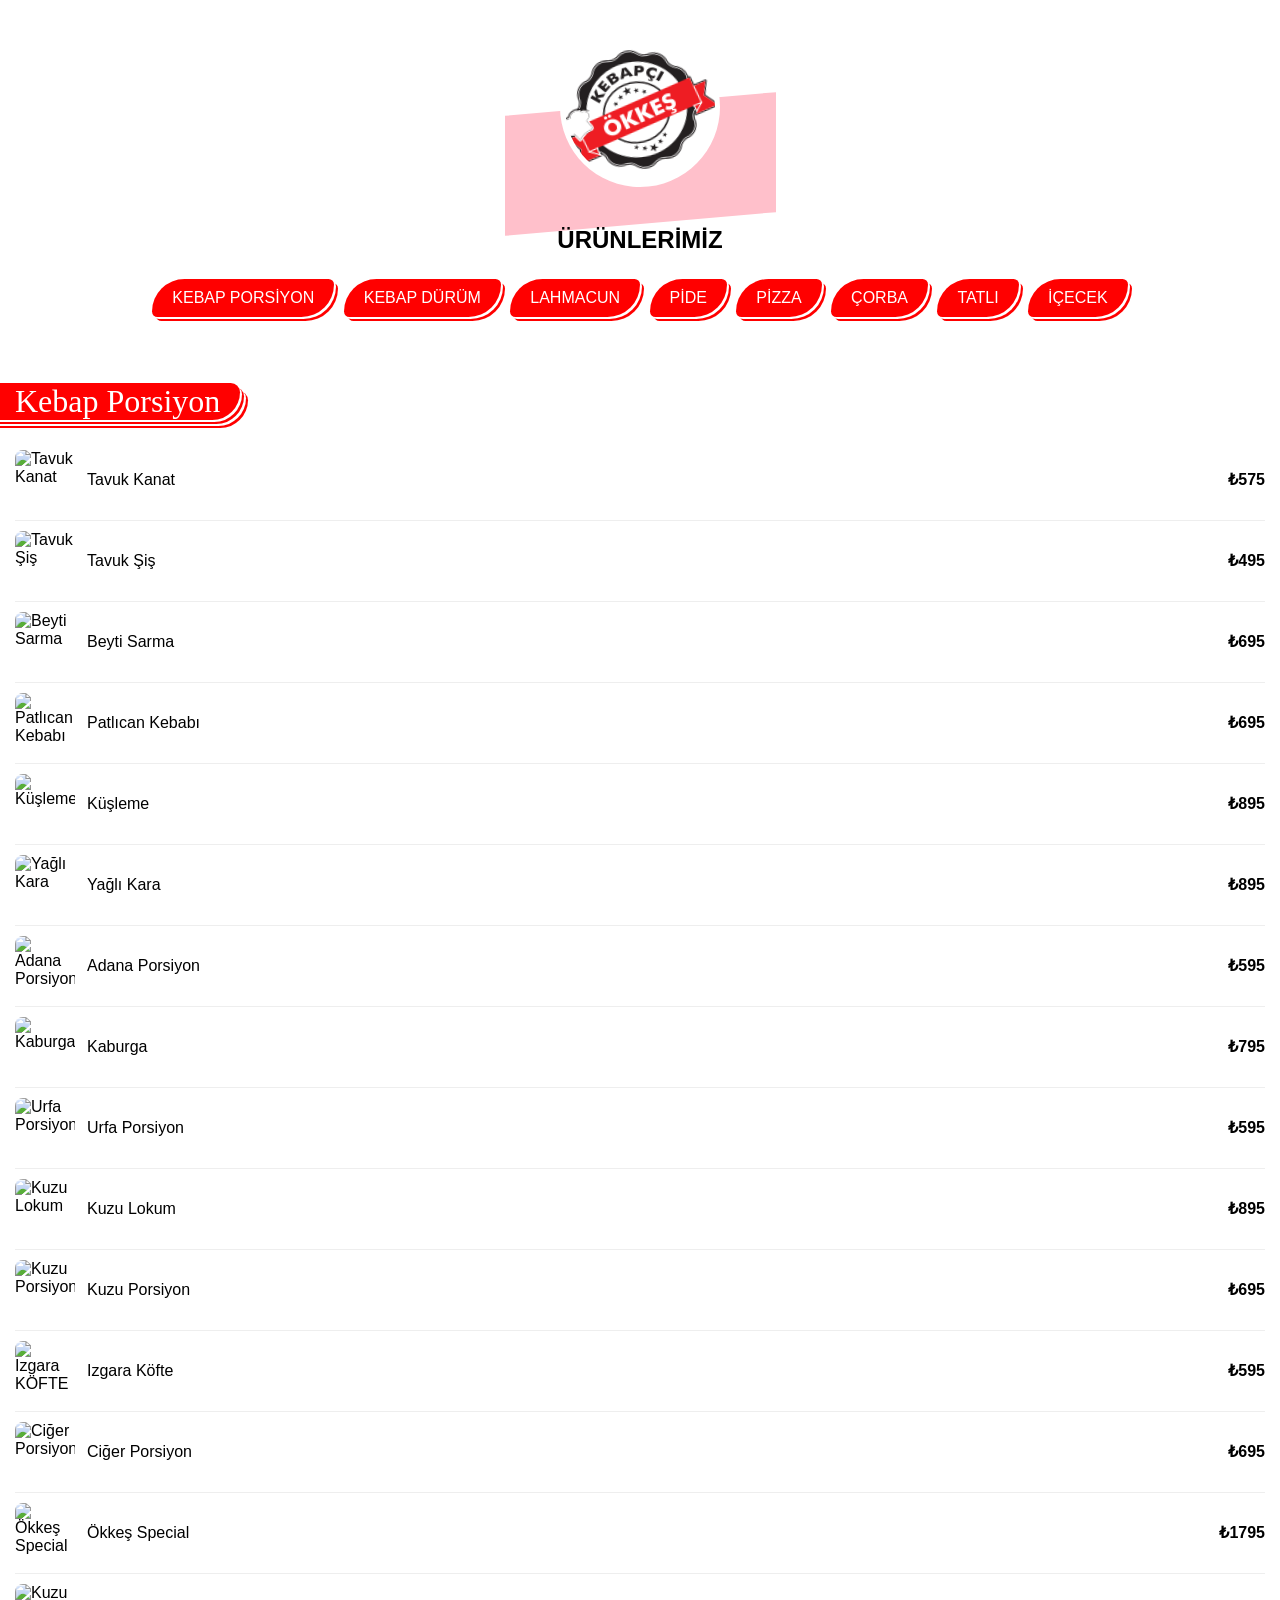
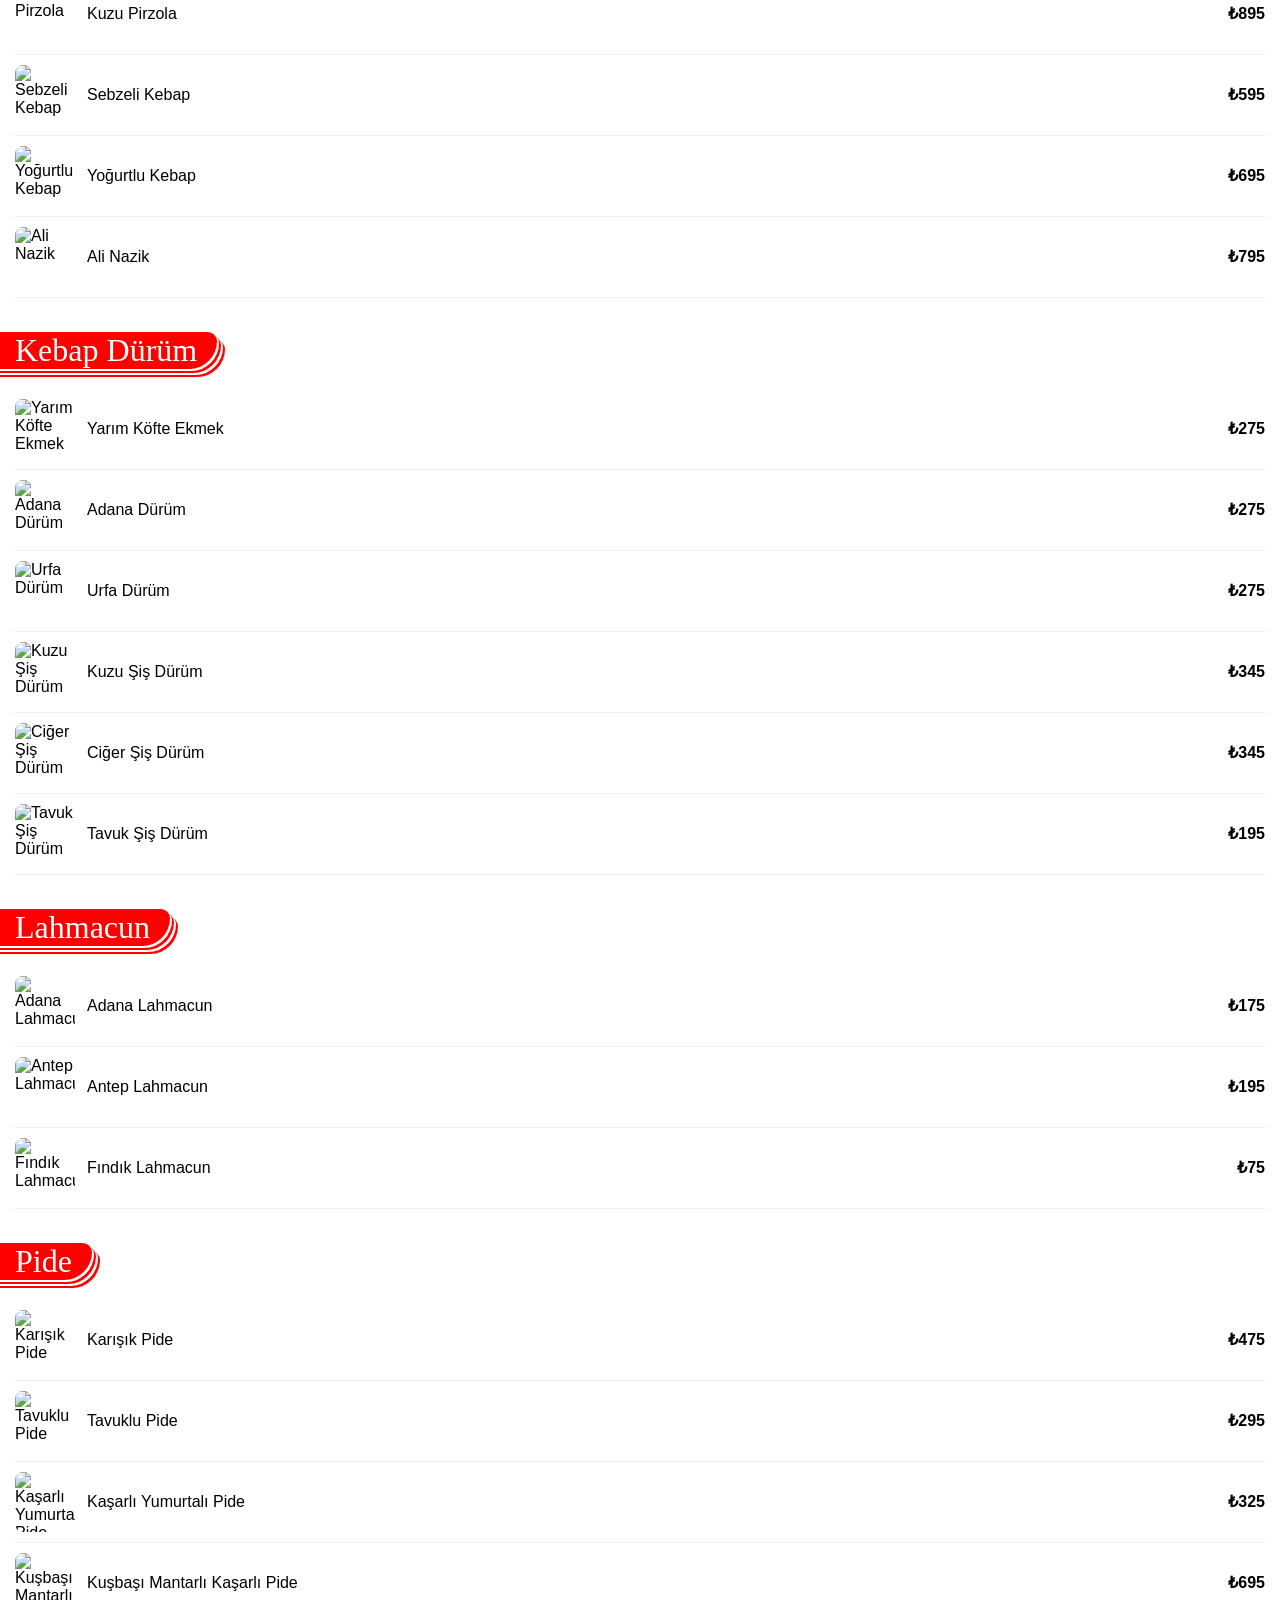
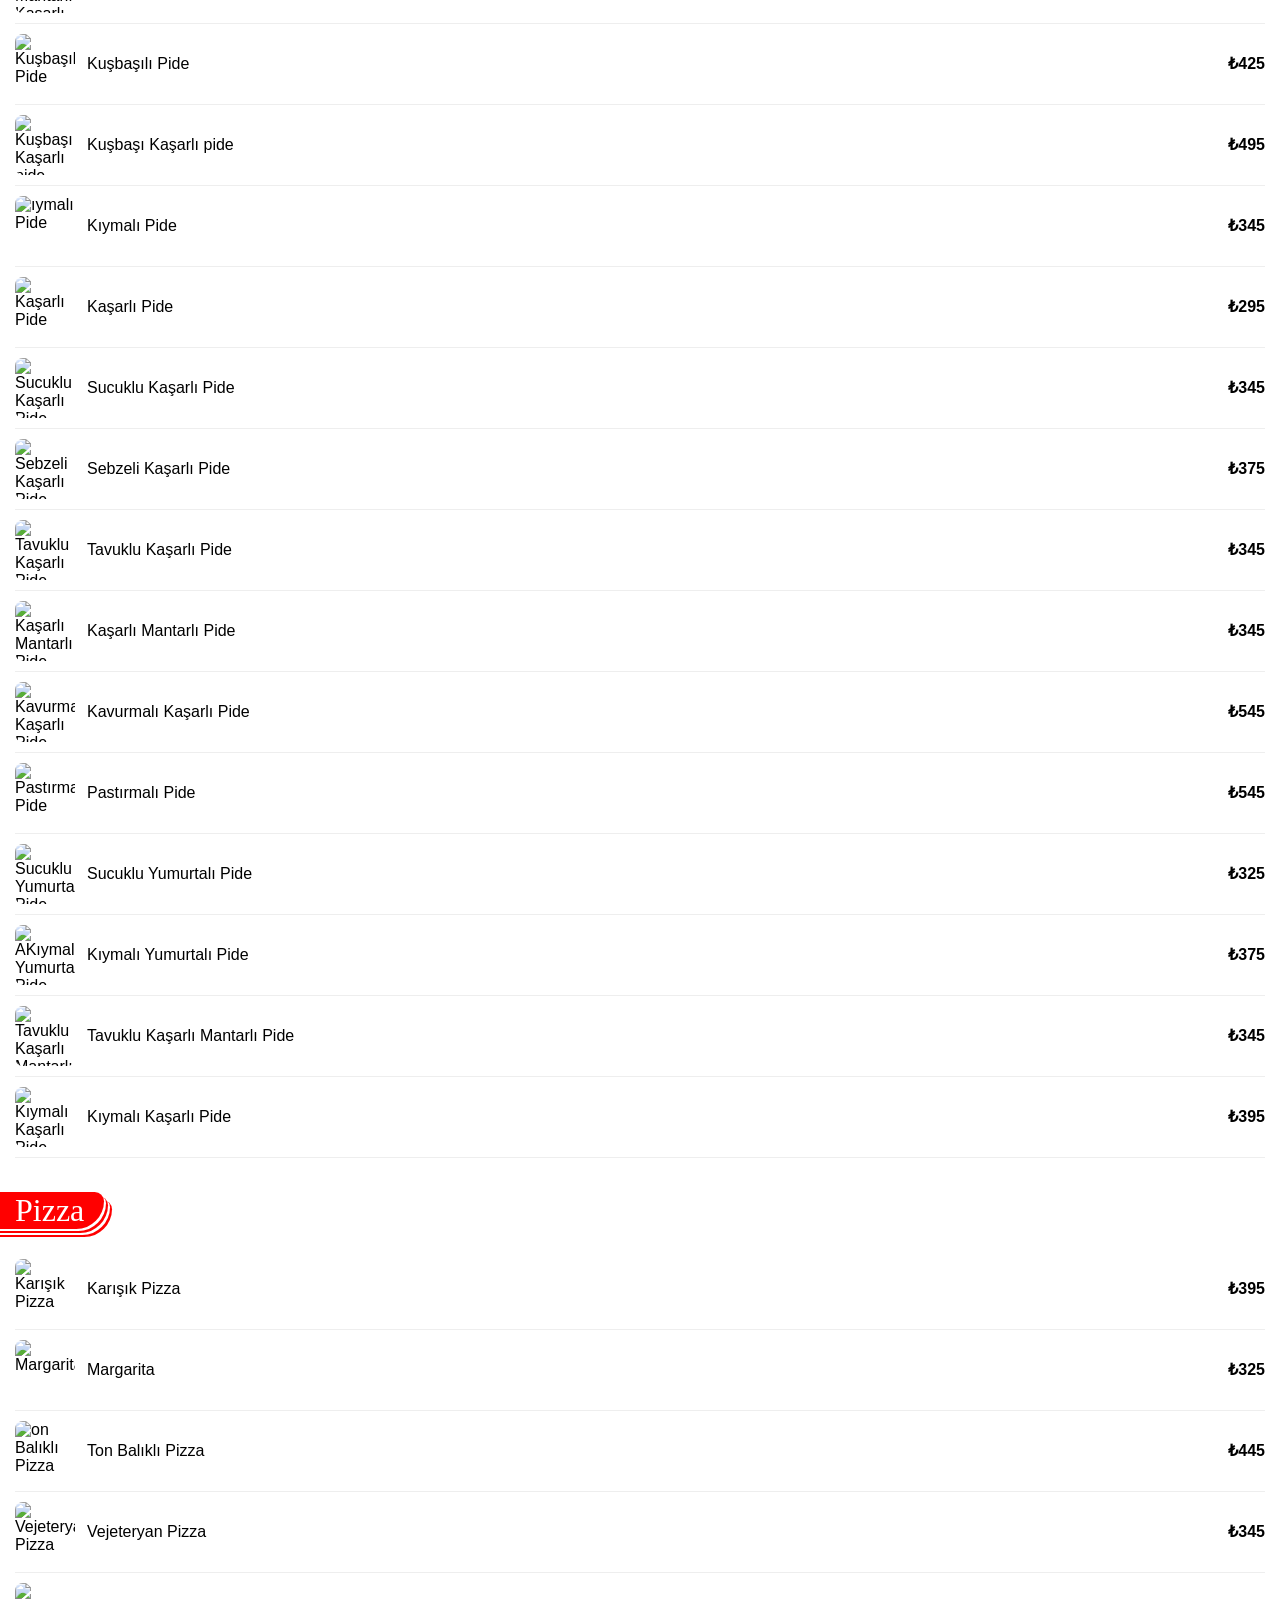
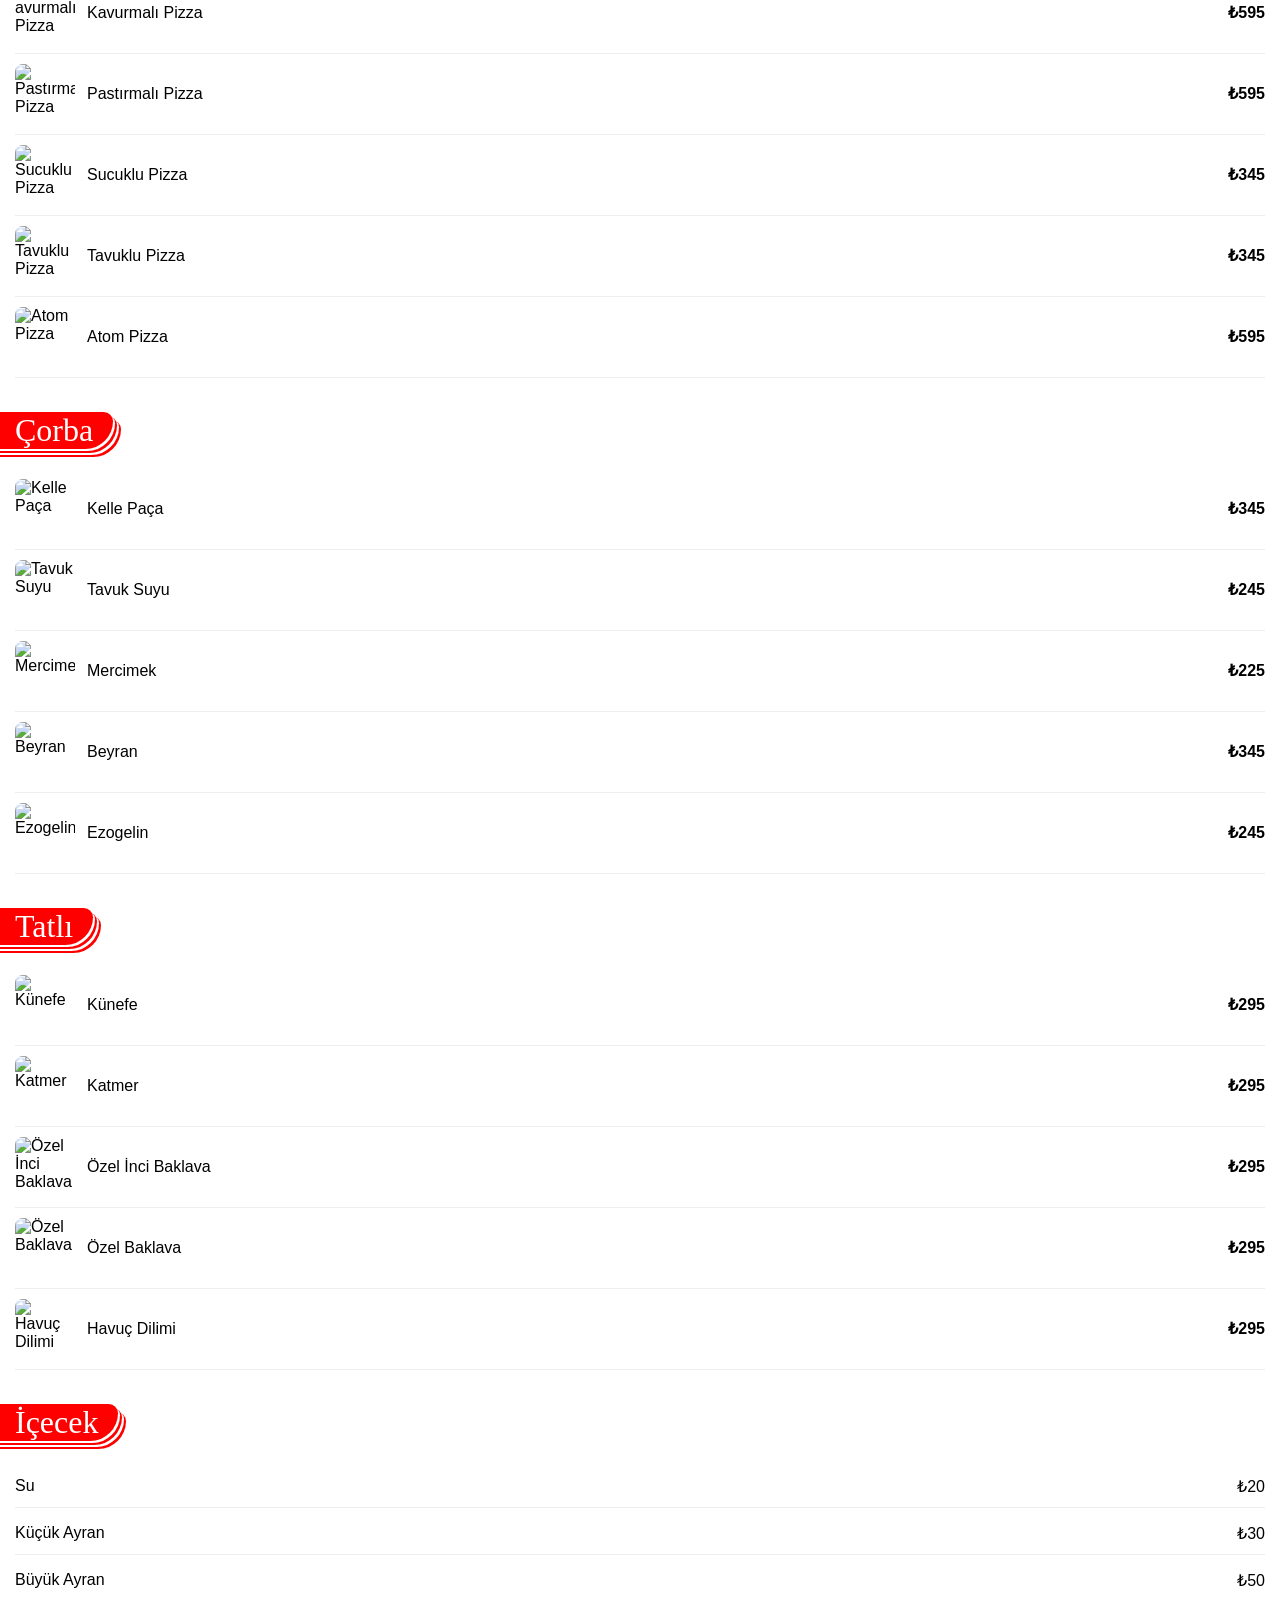
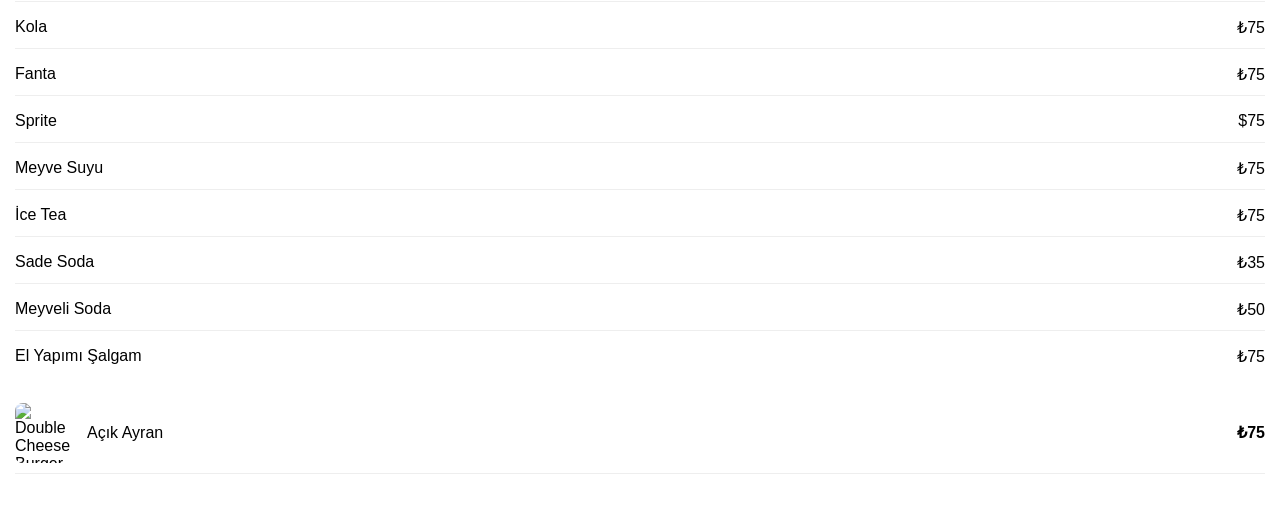
==== commit eb346d36: "remove kampanyalar and 1Lt kola" ====
--- a/index.html
+++ b/index.html
@@ -20,7 +20,6 @@
         <li><a href="#corba">ÇORBA</a></li>
         <li><a href="#tatli">TATLI</a></li>
         <li><a href="#icecek">İÇECEK</a></li>
-        <li><a href="#kampanyalar">KAMPANYALAR</a></li>
       </nav>
     </div>
 
@@ -115,7 +114,7 @@
         <div class="item">
           <img src="imagess/ali_nazik.JPG" alt="Ali Nazik">
           <span>Ali Nazik</span>
-          <span>₺195</span>
+          <span>₺795</span>
         </div>
       </div>
 
@@ -384,25 +383,12 @@
         <p><span>İce Tea</span> <span>₺75</span></p>
         <p><span>Sade Soda</span> <span>₺35</span></p>
         <p><span>Meyveli Soda</span> <span>₺50</span></p>
-        <p><span>1 Lt Kola</span> <span>₺120</span></p>
         <p><span>El Yapımı Şalgam</span> <span>₺75</span></p>
         <div class="item">
           <img src="imagess/yayık_ayran.JPG" alt="Double Cheese Burger">
           <span>Açık Ayran</span>
           <span>₺75</span>
         </div>
-      </div>
-
-      <div id="kampanyalar" class="category">
-        <h2>Kampanyalar</h2>
-        <p><span>2 Lahmacun + Kola</span> <span>₺250</span></p>
-        <p><span>Adana Dürüm + Kola</span> <span>₺195</span></p>
-        <p><span>Ekmek Arası Köfte + Kola</span> <span>₺195</span></p>
-        <p><span>Tavuk Şiş Dürüm + Kola</span> <span>₺150</span></p>
-        <p><span>Kıymalı Pide + Kola</span> <span>₺195</span></p>
-        <p><span>Tavuklu Pizza + Kola</span> <span>$195</span></p>
-        <p><span>Mercimek Çorba</span> <span>₺95</span></p>
-        <p><span>Ezo Gelin Çorba</span> <span>₺95</span></p>
       </div>
 
     </div>
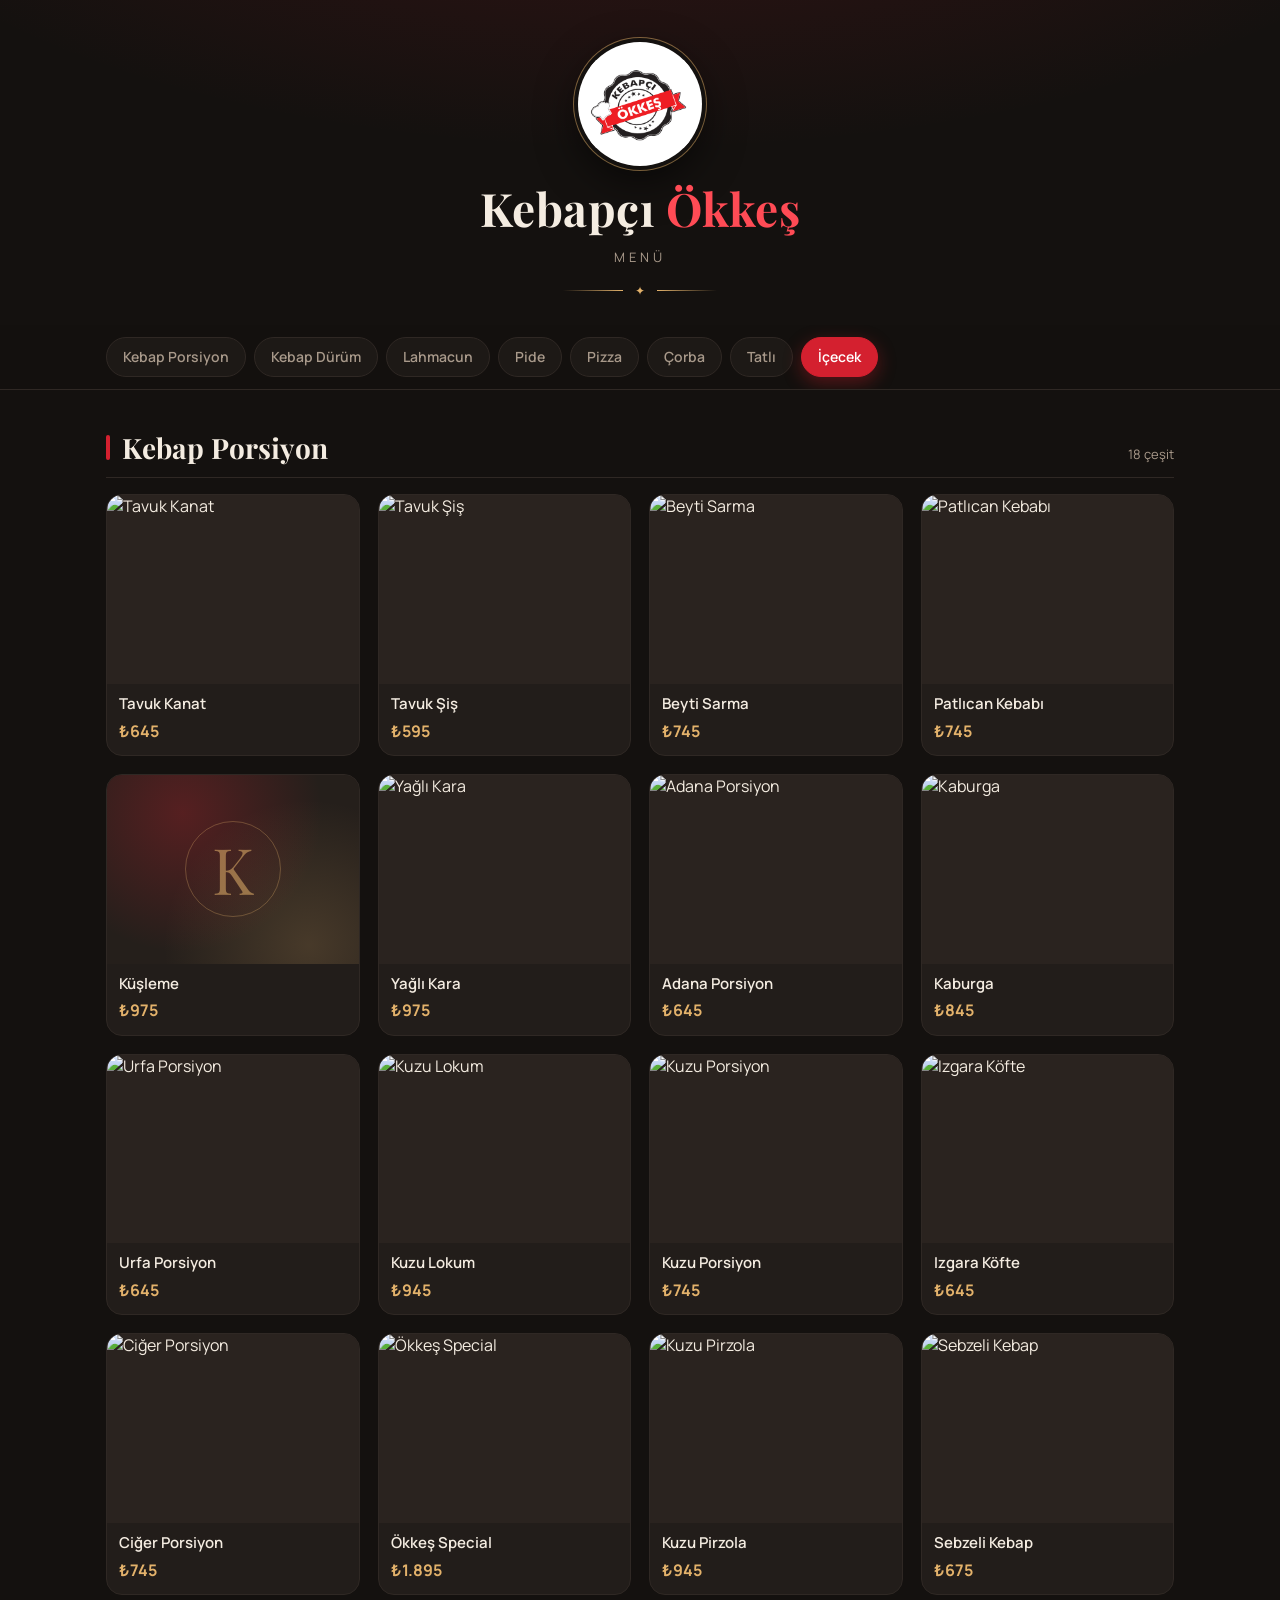
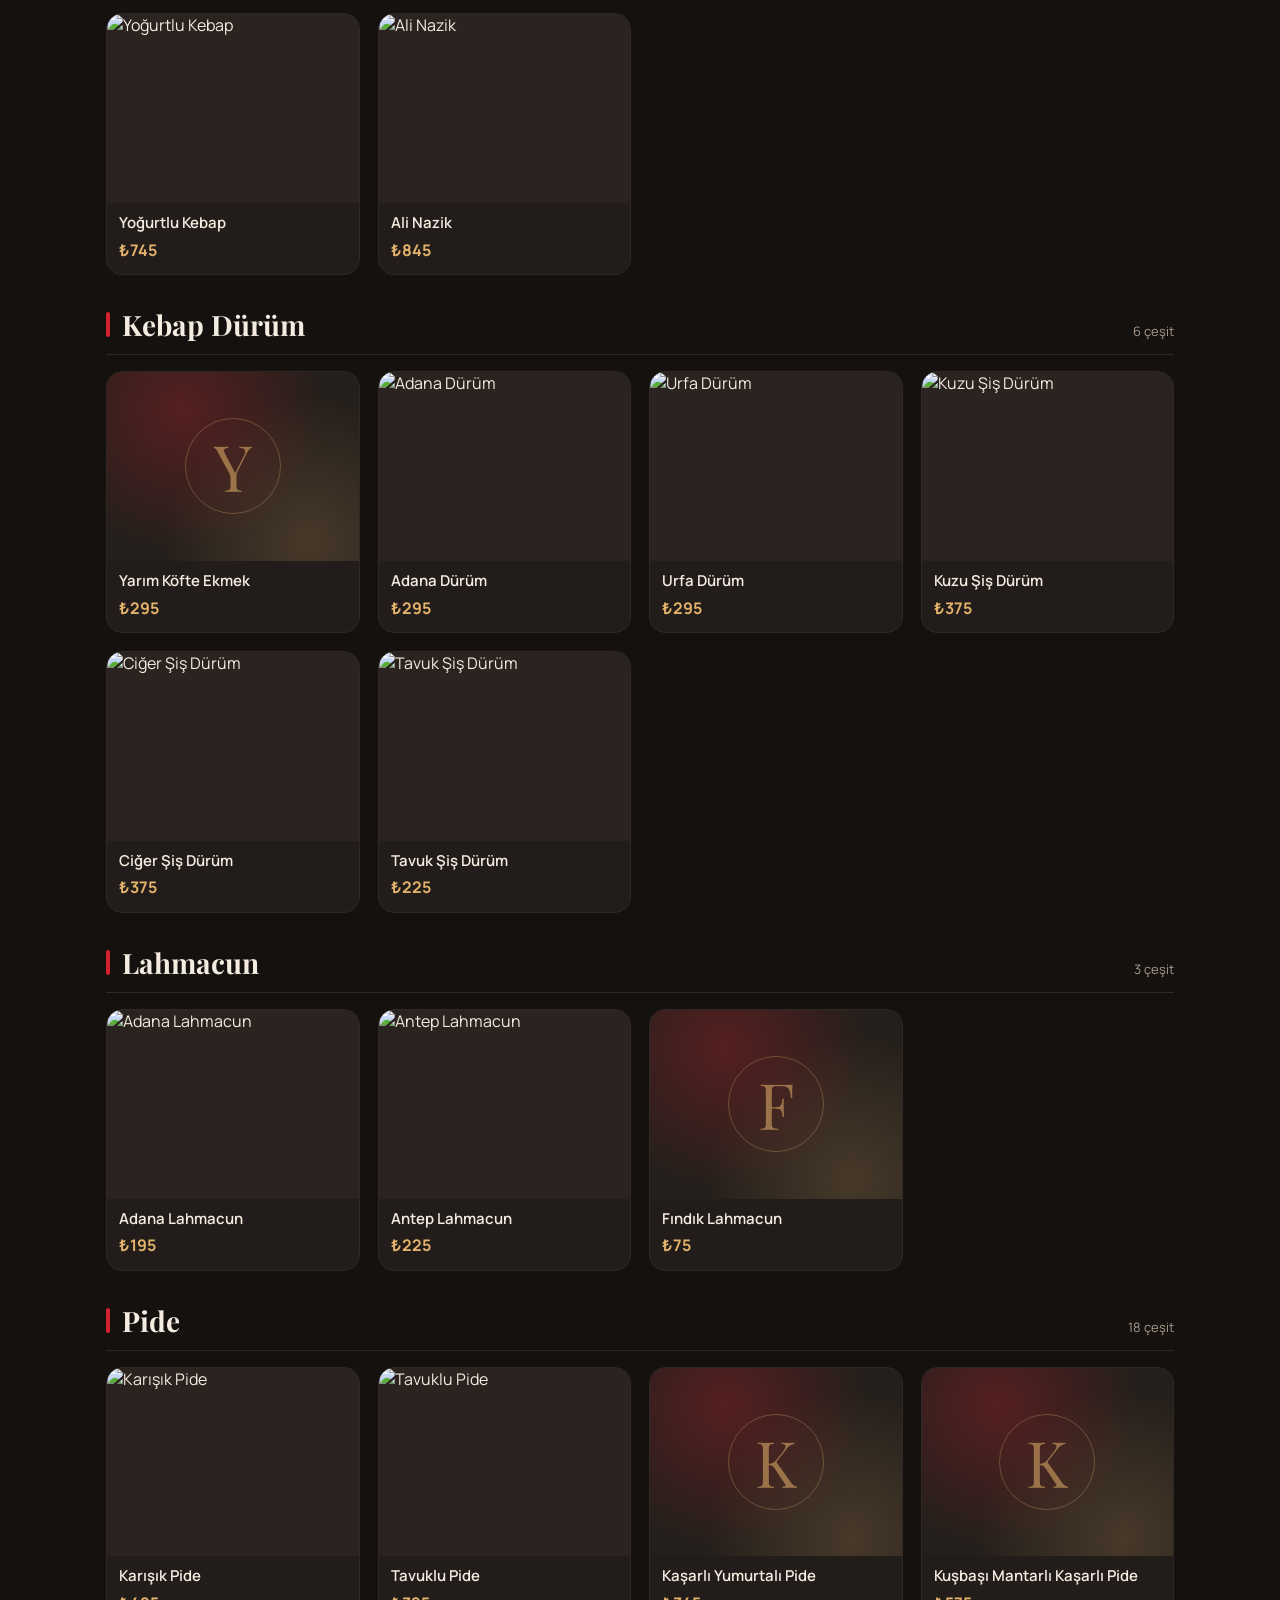
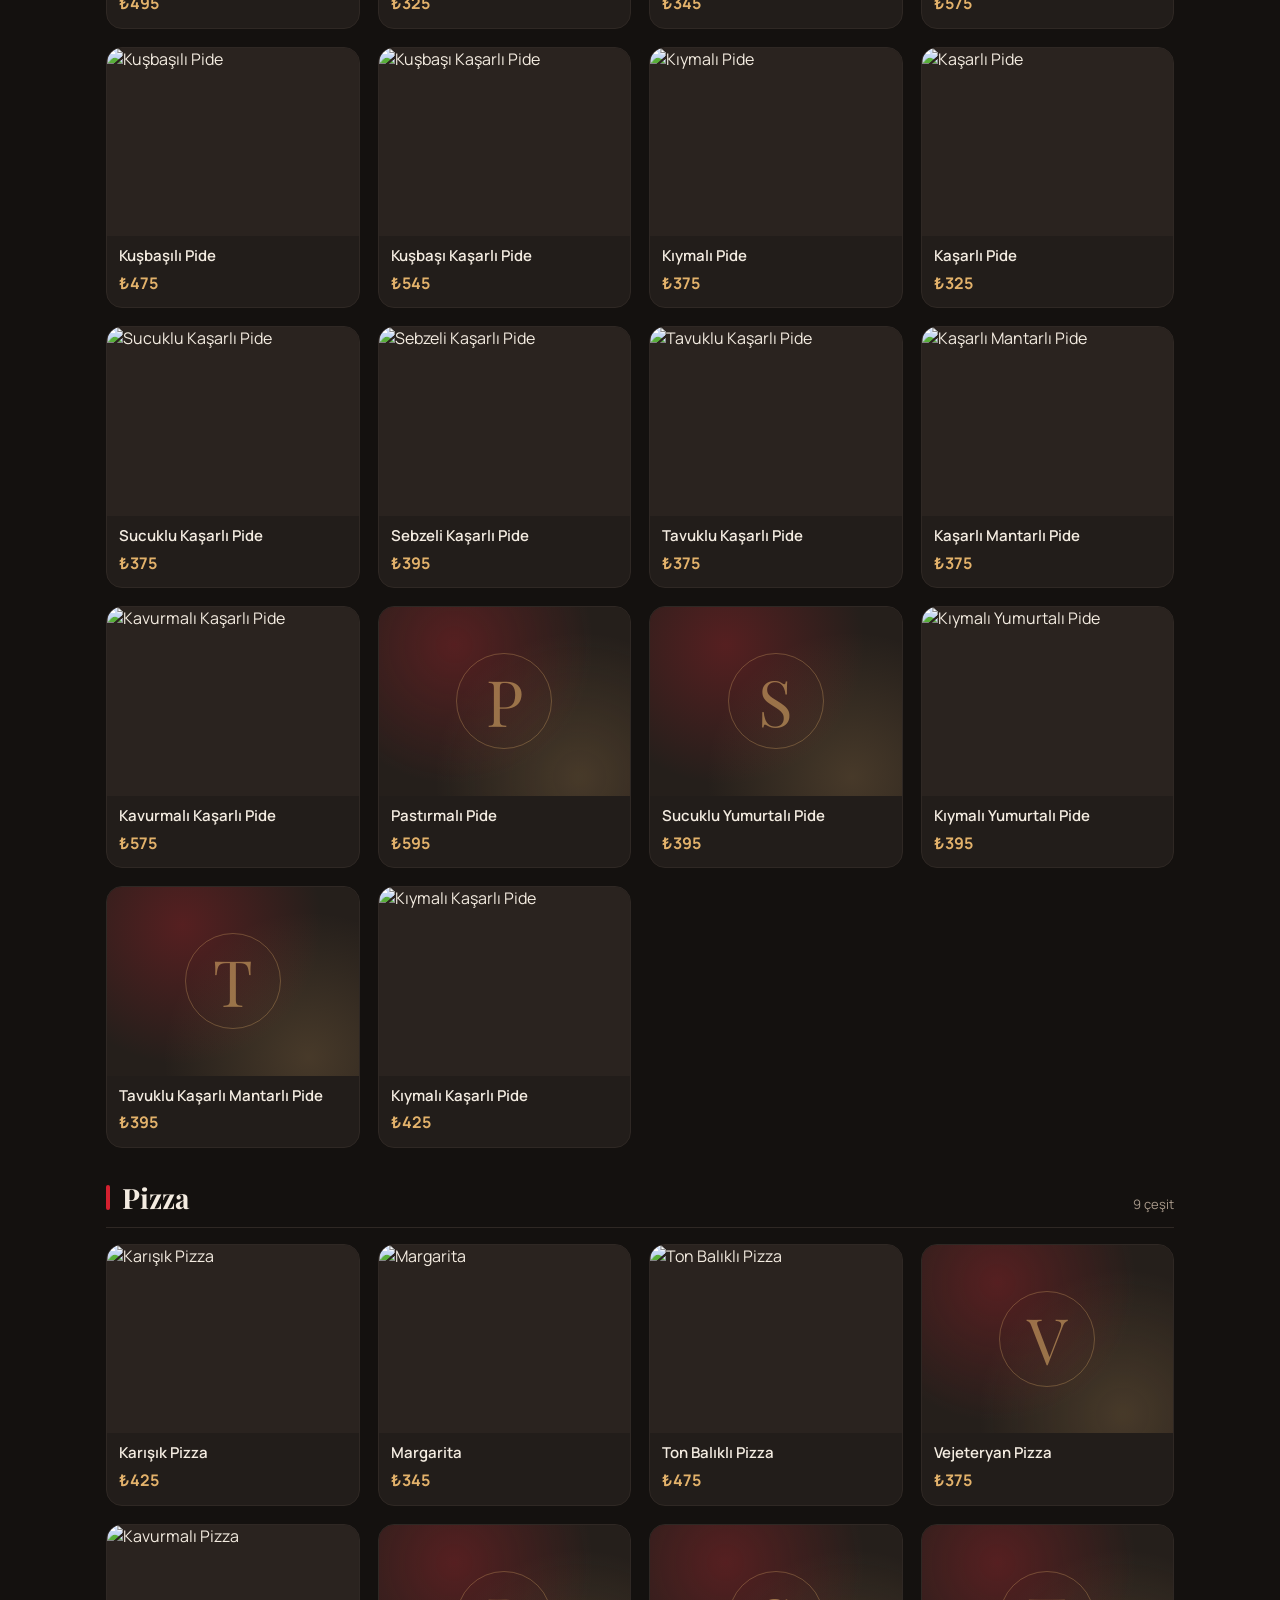
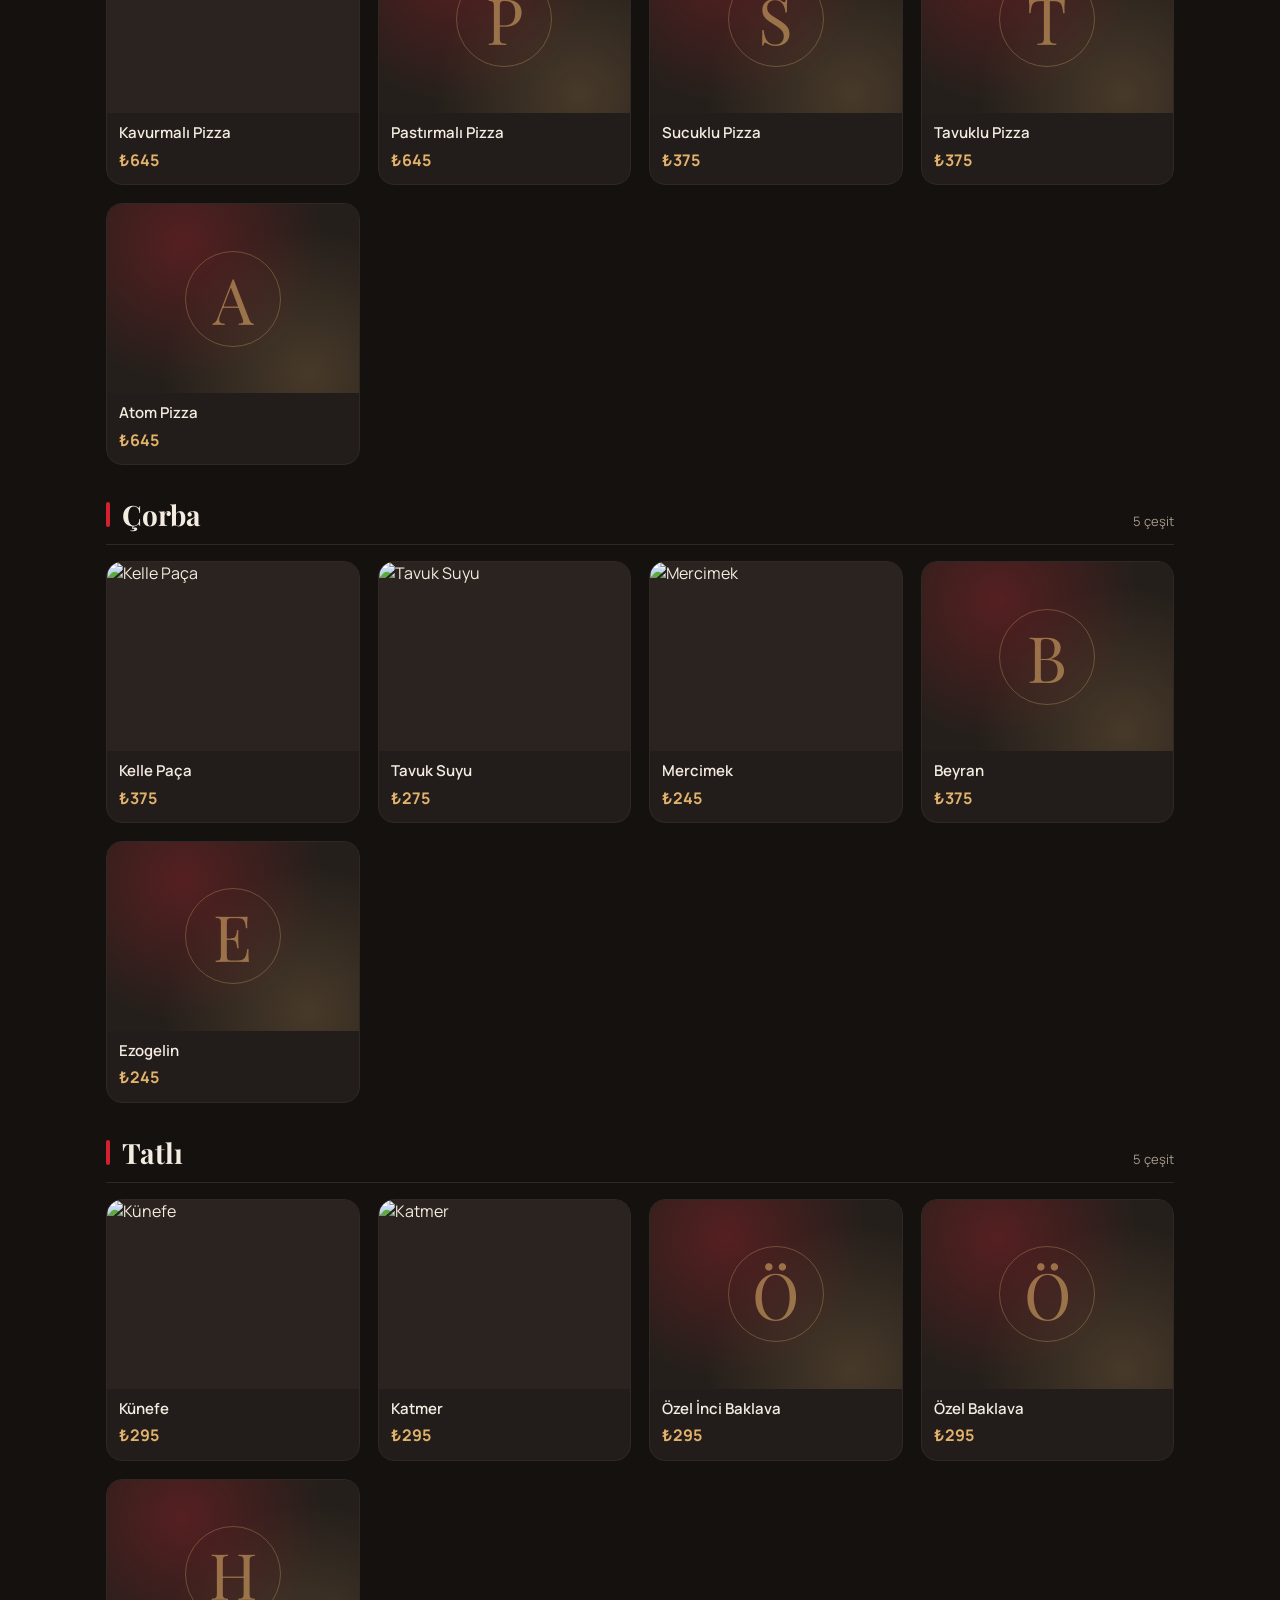
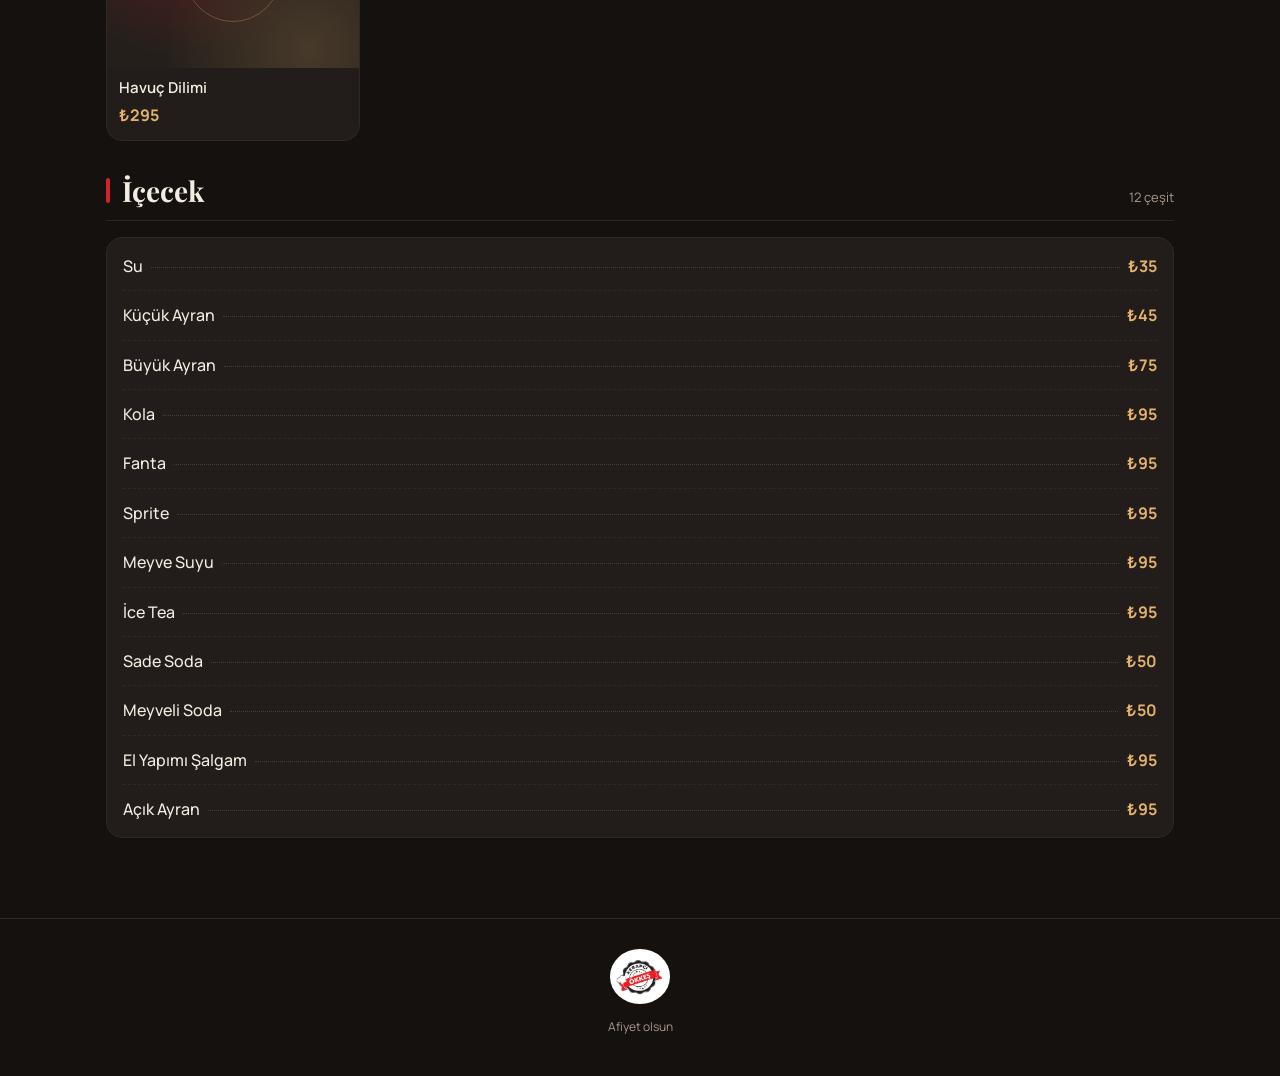
==== commit f681479a: "Rename index_1.html to index.html" ====
--- a/index.html
+++ b/index.html
@@ -1,407 +1,479 @@
 <!DOCTYPE html>
 <html lang="tr">
 <head>
-  <meta charset="UTF-8">
-  <meta name="viewport" content="width=device-width, initial-scale=1.0">
-  <title>Menü</title>
-  <link rel="stylesheet" href="style.css">
+<meta charset="UTF-8">
+<meta name="viewport" content="width=device-width, initial-scale=1.0, viewport-fit=cover">
+<meta name="theme-color" content="#14110f">
+<title>Kebapçı Ökkeş · Menü</title>
+<link rel="icon" href="imagess/images.png">
+<link rel="preconnect" href="https://fonts.googleapis.com">
+<link rel="preconnect" href="https://fonts.gstatic.com" crossorigin>
+<link href="https://fonts.googleapis.com/css2?family=Playfair+Display:wght@600;700&family=Manrope:wght@400;500;600;700&display=swap" rel="stylesheet">
+<style>
+  :root{
+    --bg:#14110f; --bg2:#1d1916; --card:#221d1a; --line:#2f2824;
+    --text:#f4ece1; --muted:#a8998a; --red:#d4202f; --red2:#ff4b55; --gold:#e3b26b;
+    --r:16px;
+  }
+  *{box-sizing:border-box;margin:0;padding:0}
+  html{scroll-behavior:smooth;-webkit-text-size-adjust:100%}
+  body{background:var(--bg);color:var(--text);font-family:Manrope,system-ui,-apple-system,"Segoe UI",sans-serif;line-height:1.4;
+    background-image:radial-gradient(1200px 500px at 50% -200px,rgba(212,32,47,.18),transparent 70%)}
+  a{color:inherit;text-decoration:none}
+
+  /* hero */
+  .hero{text-align:center;padding:42px 20px 26px}
+  .badge{width:124px;height:124px;border-radius:50%;background:#fff;margin:0 auto;display:grid;place-items:center;overflow:hidden;
+    box-shadow:0 0 0 4px var(--bg),0 0 0 5px rgba(227,178,107,.5),0 14px 40px rgba(0,0,0,.6)}
+  .badge img{width:100px;height:auto}
+  .hero h1{font-family:"Playfair Display",Georgia,serif;font-size:clamp(30px,7vw,46px);letter-spacing:.5px;margin-top:10px}
+  .hero h1 span{color:var(--red2)}
+  .hero p{color:var(--muted);font-size:13px;letter-spacing:4px;text-transform:uppercase;margin-top:8px}
+  .rule{display:flex;align-items:center;gap:12px;justify-content:center;margin-top:16px;color:var(--gold);font-size:12px}
+  .rule::before,.rule::after{content:"";height:1px;width:60px;background:linear-gradient(90deg,transparent,var(--gold))}
+  .rule::after{transform:scaleX(-1)}
+
+  /* category bar */
+  .bar{position:sticky;top:0;z-index:20;background:rgba(20,17,15,.86);backdrop-filter:blur(14px);-webkit-backdrop-filter:blur(14px);
+    border-bottom:1px solid var(--line)}
+  .chips{display:flex;gap:8px;overflow-x:auto;padding:12px 16px;max-width:1100px;margin:0 auto;scrollbar-width:none}
+  .chips::-webkit-scrollbar{display:none}
+  .chip{flex:0 0 auto;padding:9px 16px;border-radius:999px;border:1px solid var(--line);background:var(--bg2);
+    font-size:14px;font-weight:600;color:var(--muted);transition:.25s}
+  .chip:hover{color:var(--text);border-color:#4a3f38}
+  .chip.active{background:var(--red);border-color:var(--red);color:#fff;box-shadow:0 6px 18px rgba(212,32,47,.35)}
+
+  /* sections */
+  main{max-width:1100px;margin:0 auto;padding:8px 16px 80px}
+  .cat{scroll-margin-top:72px;padding-top:30px}
+  .cat-head{display:flex;align-items:baseline;justify-content:space-between;gap:10px;margin-bottom:16px;
+    padding-bottom:10px;border-bottom:1px solid var(--line)}
+  .cat-head h2{font-family:"Playfair Display",Georgia,serif;font-size:28px;position:relative;padding-left:16px}
+  .cat-head h2::before{content:"";position:absolute;left:0;top:18%;bottom:18%;width:4px;border-radius:4px;background:var(--red)}
+  .count{color:var(--muted);font-size:13px}
+
+  .grid{display:grid;grid-template-columns:repeat(2,1fr);gap:12px}
+  @media(min-width:700px){.grid{grid-template-columns:repeat(3,1fr);gap:18px}}
+  @media(min-width:1000px){.grid{grid-template-columns:repeat(4,1fr)}}
+  .card{background:var(--card);border-radius:var(--r);overflow:hidden;border:1px solid var(--line);cursor:zoom-in;
+    transition:transform .25s,box-shadow .25s;display:flex;flex-direction:column}
+  .card:hover{transform:translateY(-3px);box-shadow:0 14px 30px rgba(0,0,0,.45)}
+  .ph{aspect-ratio:4/3;overflow:hidden;background:#2a231f}
+  .ph img{width:100%;height:100%;object-fit:cover;display:block;transition:transform .5s}
+  .card:hover .ph img{transform:scale(1.05)}
+  .card.plain{cursor:default}
+  .noimg{display:grid;place-items:center;padding:14px;text-align:center;
+    background:radial-gradient(circle at 30% 20%,rgba(212,32,47,.28),transparent 60%),radial-gradient(circle at 80% 90%,rgba(227,178,107,.18),transparent 55%),#251f1b}
+  .noimg span{font-family:"Playfair Display",Georgia,serif;font-size:64px;line-height:1;color:rgba(227,178,107,.55);width:96px;height:96px;display:grid;place-items:center;border:1px solid rgba(227,178,107,.3);border-radius:50%}
+  .info{padding:11px 12px 13px;display:flex;flex-direction:column;gap:6px;flex:1;justify-content:space-between}
+  .info h3{font-size:15px;font-weight:600;line-height:1.25}
+  .price{color:var(--gold);font-weight:700;font-size:16px;white-space:nowrap}
+
+  .list{list-style:none;margin-top:14px;background:var(--card);border:1px solid var(--line);border-radius:var(--r);padding:4px 16px}
+  .grid + .list{margin-top:18px}
+  .list li{display:flex;align-items:baseline;gap:8px;padding:13px 0;border-bottom:1px dashed var(--line)}
+  .list li:last-child{border-bottom:none}
+  .list .n{font-weight:500}
+  .list .dots{flex:1;border-bottom:1px dotted #4a3f38;transform:translateY(-4px)}
+
+  footer{text-align:center;color:var(--muted);font-size:12px;padding:30px 16px 40px;border-top:1px solid var(--line)}
+  footer img{width:60px;background:#fff;border-radius:50%;padding:6px;margin-bottom:10px}
+
+  /* back to top */
+  .top{position:fixed;right:16px;bottom:18px;width:46px;height:46px;border-radius:50%;background:var(--red);color:#fff;border:none;
+    font-size:20px;box-shadow:0 8px 22px rgba(0,0,0,.5);opacity:0;pointer-events:none;transition:.3s;cursor:pointer;z-index:30}
+  .top.show{opacity:1;pointer-events:auto}
+
+  /* lightbox */
+  .lb{position:fixed;inset:0;background:rgba(0,0,0,.9);display:none;align-items:center;justify-content:center;flex-direction:column;
+    gap:14px;z-index:50;padding:20px;cursor:zoom-out}
+  .lb.open{display:flex}
+  .lb img{max-width:100%;max-height:78vh;border-radius:12px}
+  .lb .cap{font-family:"Playfair Display",Georgia,serif;font-size:22px;text-align:center}
+  .lb .cap b{display:block;color:var(--gold);font-family:Manrope,sans-serif;font-size:18px;margin-top:4px}
+</style>
 </head>
 <body>
-  
-    <div class="header">
-      <img src="imagess/images.png" alt="logo">
-      <h2>ÜRÜNLERİMİZ</h2>
-      <nav>
-        <li><a href="#kebap_porsiyon">KEBAP PORSİYON</a></li>
-        <li><a href="#kebap_durum">KEBAP DÜRÜM</a></li>
-        <li><a href="#lahmacun">LAHMACUN</a></li>
-        <li><a href="#pide">PİDE</a></li>
-        <li><a href="#pizza">PİZZA</a></li>
-        <li><a href="#corba">ÇORBA</a></li>
-        <li><a href="#tatli">TATLI</a></li>
-        <li><a href="#icecek">İÇECEK</a></li>
-      </nav>
-    </div>
-
-    <div class="menu">
-      <div id="kebap_porsiyon" class="category">
-        <h2>Kebap Porsiyon</h2>
-        <div class="item">
-          <img src="imagess/tavuk_kanat.JPG" alt="Tavuk Kanat">
-          <span>Tavuk Kanat</span>
-          <span>₺575</span>
-        </div>
-        <div class="item">
-          <img src="imagess/tavuk_sis_posiyon.JPG" alt="Tavuk Şiş">
-          <span>Tavuk Şiş</span>
-          <span>₺495</span>
-        </div>
-        <div class="item">
-          <img src="imagess/beyti_sarma.JPG" alt="Beyti Sarma">
-          <span>Beyti Sarma</span>
-          <span>₺695</span>
-        </div>
-        <div class="item">
-          <img src="imagess/patlican_kebap.JPG" alt="Patlıcan Kebabı">
-          <span>Patlıcan Kebabı</span>
-          <span>₺695</span>
-        </div>
-        <div class="item">
-          <img src="images/cheeseburger.jpg" alt="Küşleme">
-          <span>Küşleme</span>
-          <span>₺895</span>
-        </div>
-        <div class="item">
-          <img src="imagess/yaglı_kara.JPG" alt="Yağlı Kara">
-          <span>Yağlı Kara</span>
-          <span>₺895</span>
-        </div>
-        <div class="item">
-          <img src="imagess/adana_kebap.JPG" alt="Adana Porsiyon">
-          <span>Adana Porsiyon</span>
-          <span>₺595</span>
-        </div>
-        <div class="item">
-          <img src="imagess/kaburga.JPG" alt="Kaburga">
-          <span>Kaburga</span>
-          <span>₺795</span>
-        </div>
-        <div class="item">
-          <img src="imagess/urfa_porsiyon.JPG" alt="Urfa Porsiyon">
-          <span>Urfa Porsiyon</span>
-          <span>₺595</span>
-        </div>
-        <div class="item">
-          <img src="imagess/kuzu_lokum.JPG" alt="Kuzu Lokum">
-          <span>Kuzu Lokum</span>
-          <span>₺895</span>
-        </div>
-        <div class="item">
-          <img src="imagess/kuzu_sis_porsiyon.JPG" alt="Kuzu Porsiyon">
-          <span>Kuzu Porsiyon</span>
-          <span>₺695</span>
-        </div>
-        <div class="item">
-          <img src="imagess/izgara_kofte.JPG" alt="Izgara KÖFTE">
-          <span>Izgara Köfte</span>
-          <span>₺595</span>
-        </div>
-        <div class="item">
-          <img src="imagess/ciger_sis_posiyon.JPG" alt="Ciğer Porsiyon">
-          <span>Ciğer Porsiyon</span>
-          <span>₺695</span>
-        </div>
-        <div class="item">
-          <img src="imagess/okkes_special.JPG" alt="Ökkeş Special">
-          <span>Ökkeş Special</span>
-          <span>₺1795</span>
-        </div>
-        <div class="item">
-          <img src="imagess/kuzu_pirzola.JPG" alt="Kuzu Pirzola">
-          <span>Kuzu Pirzola</span>
-          <span>₺895</span>
-        </div>
-        <div class="item">
-          <img src="imagess/sebzeli_kebap.JPG" alt="Sebzeli Kebap">
-          <span>Sebzeli Kebap</span>
-          <span>₺595</span>
-        </div>
-        <div class="item">
-          <img src="imagess/yogurtlu_kebap.JPG" alt="Yoğurtlu Kebap">
-          <span>Yoğurtlu Kebap</span>
-          <span>₺695</span>
-        </div>
-        <div class="item">
-          <img src="imagess/ali_nazik.JPG" alt="Ali Nazik">
-          <span>Ali Nazik</span>
-          <span>₺795</span>
-        </div>
-      </div>
-
-      <div id="kebap_durum" class="category">
-        <h2>Kebap Dürüm</h2>
-        <div class="item">
-          <img src="" alt="Yarım Köfte Ekmek">
-          <span>Yarım Köfte Ekmek</span>
-          <span>₺275</span>
-        </div>
-        <div class="item">
-          <img src="imagess/adana_durum.JPG" alt="Adana Dürüm">
-          <span>Adana Dürüm</span>
-          <span>₺275</span>
-        </div>
-        <div class="item">
-          <img src="imagess/urfa_durum.JPG" alt="Urfa Dürüm">
-          <span>Urfa Dürüm</span>
-          <span>₺275</span>
-        </div>
-        <div class="item">
-          <img src="imagess/kuzu_sis_durum.JPG" alt="Kuzu Şiş Dürüm">
-          <span>Kuzu Şiş Dürüm</span>
-          <span>₺345</span>
-        </div>
-        <div class="item">
-          <img src="imagess/ciger_sis_durum.JPG" alt="Ciğer Şiş Dürüm">
-          <span>Ciğer Şiş Dürüm</span>
-          <span>₺345</span>
-        </div>
-        <div class="item">
-          <img src="imagess/tavuk_sis_durum.JPG" alt="Tavuk Şiş Dürüm">
-          <span>Tavuk Şiş Dürüm</span>
-          <span>₺195</span>
-        </div> 
-      </div>
-
-      <div id="lahmacun" class="category">
-        <h2>Lahmacun</h2>
-        <div class="item">
-          <img src="imagess/adana_lahmacun.JPG" alt="Adana Lahmacun">
-          <span>Adana Lahmacun</span>
-          <span>₺175</span>
-        </div>
-        <div class="item">
-          <img src="imagess/antep_lahmacun.JPG" alt="Antep Lahmacun">
-          <span>Antep Lahmacun</span>
-          <span>₺195</span>
-        </div>
-        <div class="item">
-          <img src="" alt="Fındık Lahmacun">
-          <span>Fındık Lahmacun</span>
-          <span>₺75</span>
-        </div>
-      </div>
-      <div id="pide" class="category">
-        <h2>Pide</h2>
-        <div class="item">
-          <img src="imagess/karisik_pide.JPG" alt="Karışık Pide">
-          <span>Karışık Pide</span>
-          <span>₺475</span>
-        </div>
-        <div class="item">
-          <img src="imagess/tavuklu_pide.JPG" alt="Tavuklu Pide">
-          <span>Tavuklu Pide</span>
-          <span>₺295</span>
-        </div>
-        <div class="item">
-          <img src="" alt="Kaşarlı Yumurtalı Pide">
-          <span>Kaşarlı Yumurtalı Pide</span>
-          <span>₺325</span>
-        </div>
-        <div class="item">
-          <img src="" alt="Kuşbaşı Mantarlı Kaşarlı Pide">
-          <span>Kuşbaşı Mantarlı Kaşarlı Pide</span>
-          <span>₺695</span>
-        </div>
-        <div class="item">
-          <img src="imagess/kusbasili_pide.JPG" alt="Kuşbaşılı Pide">
-          <span>Kuşbaşılı Pide</span>
-          <span>₺425</span>
-        </div>
-        <div class="item">
-          <img src="imagess/kusbasi_kasarli_pide.JPG" alt="Kuşbaşı Kaşarlı pide">
-          <span>Kuşbaşı Kaşarlı pide</span>
-          <span>₺495</span>
-        </div>
-        <div class="item">
-          <img src="imagess/kiymali_pide.JPG" alt="ıymalı Pide">
-          <span>Kıymalı Pide</span>
-          <span>₺345</span>
-        </div>
-        <div class="item">
-          <img src="imagess/kasarli_pide.JPG" alt="Kaşarlı Pide">
-          <span>Kaşarlı Pide</span>
-          <span>₺295</span>
-        </div>
-        <div class="item">
-          <img src="imagess/sucuk_kasarli_pide.JPG" alt="Sucuklu Kaşarlı Pide">
-          <span>Sucuklu Kaşarlı Pide</span>
-          <span>₺345</span>
-        </div>
-        <div class="item">
-          <img src="imagess/sebzeli_kasarli_pide.JPG" alt="Sebzeli Kaşarlı Pide">
-          <span>Sebzeli Kaşarlı Pide</span>
-          <span>₺375</span>
-        </div>
-        <div class="item">
-          <img src="imagess/tavuk_kasarli_pide.JPG" alt="Tavuklu Kaşarlı Pide">
-          <span>Tavuklu Kaşarlı Pide</span>
-          <span>₺345</span>
-        </div>
-        <div class="item">
-          <img src="imagess/mantarli_kasarli_pide.JPG" alt="Kaşarlı Mantarlı Pide">
-          <span>Kaşarlı Mantarlı Pide</span>
-          <span>₺345</span>
-        </div>
-        <div class="item">
-          <img src="imagess/kavurmali_kasarli_pide.JPG" alt="Kavurmalı Kaşarlı Pide">
-          <span>Kavurmalı Kaşarlı Pide</span>
-          <span>₺545</span>
-        </div>
-        <div class="item">
-          <img src="" alt="Pastırmalı Pide">
-          <span>Pastırmalı Pide</span>
-          <span>₺545</span>
-        </div>
-        <div class="item">
-          <img src="" alt="Sucuklu Yumurtalı Pide">
-          <span>Sucuklu Yumurtalı Pide</span>
-          <span>₺325</span>
-        </div>
-        <div class="item">
-          <img src="imagess/kiymali_yumurtali_pide.JPG" alt="AKıymalı Yumurtalı Pide">
-          <span>Kıymalı Yumurtalı Pide</span>
-          <span>₺375</span>
-        </div>
-        <div class="item">
-          <img src="" alt="Tavuklu Kaşarlı Mantarlı Pide">
-          <span>Tavuklu Kaşarlı Mantarlı Pide</span>
-          <span>₺345</span>
-        </div>
-        <div class="item">
-          <img src="imagess/kiymali_kasarli_pide.JPG" alt="Kıymalı Kaşarlı Pide">
-          <span>Kıymalı Kaşarlı Pide</span>
-          <span>₺395</span>
-        </div>
-      </div>
-
-      <div id="pizza" class="category">
-        <h2>Pizza</h2>
-       <div class="item">
-          <img src="imagess/karisik_pizza.JPG" alt="Karışık Pizza">
-          <span>Karışık Pizza</span>
-          <span>₺395</span>
-        </div>
-        <div class="item">
-          <img src="imagess/margarita_pizza.JPG" alt="Margarita">
-          <span>Margarita</span>
-          <span>₺325</span>
-        </div>
-        <div class="item">
-          <img src="imagess/ton_balikli_pizza.JPG" alt="on Balıklı Pizza">
-          <span>Ton Balıklı Pizza</span>
-          <span>₺445</span>
-        </div>
-        <div class="item">
-          <img src="" alt="Vejeteryan Pizza">
-          <span>Vejeteryan Pizza</span>
-          <span>₺345</span>
-        </div>
-        <div class="item">
-          <img src="imagess/kavurmali_pizza.JPG" alt="avurmalı Pizza">
-          <span>Kavurmalı Pizza</span>
-          <span>₺595</span>
-        </div>
-        <div class="item">
-          <img src="" alt="Pastırmalı Pizza">
-          <span>Pastırmalı Pizza</span>
-          <span>₺595</span>
-        </div>
-        <div class="item">
-          <img src="" alt="Sucuklu Pizza">
-          <span>Sucuklu Pizza</span>
-          <span>₺345</span>
-        </div>
-        <div class="item">
-          <img src="" alt="Tavuklu Pizza">
-          <span>Tavuklu Pizza</span>
-          <span>₺345</span>
-        </div>
-        <div class="item">
-          <img src="" alt="Atom Pizza">
-          <span>Atom Pizza</span>
-          <span>₺595</span>
-        </div>
-      </div>
-
-      <div id="corba" class="category">
-        <h2>Çorba</h2>
-        <div class="item">
-          <img src="imagess/kelle_paca.JPG" alt="Kelle Paça">
-          <span>Kelle Paça</span>
-          <span>₺345</span>
-        </div>
-        <div class="item">
-          <img src="imagess/tavuk_suyu_corba.JPG" alt="Tavuk Suyu">
-          <span>Tavuk Suyu</span>
-          <span>₺245</span>
-        </div>
-        <div class="item">
-          <img src="imagess/mercimek_corba.JPG" alt="Mercimek">
-          <span>Mercimek</span>
-          <span>₺225</span>
-        </div>
-        <div class="item">
-          <img src="imagess/kelle_paca.JPG" alt="Beyran">
-          <span>Beyran</span>
-          <span>₺345</span>
-        </div>
-        <div class="item">
-          <img src="" alt="Ezogelin">
-          <span>Ezogelin</span>
-          <span>₺245</span>
-        </div>
-      </div>
-
-      <div id="tatli" class="category">
-        <h2>Tatlı</h2>
-          <div class="item">
-          <img src="imagess/kunefe.JPG" alt="Künefe">
-          <span>Künefe</span>
-          <span>₺295</span>
-        </div>
-        <div class="item">
-          <img src="imagess/katmer.JPG" alt="Katmer">
-          <span>Katmer</span>
-          <span>₺295</span>
-        </div>
-        <div class="item">
-          <img src="" alt="Özel İnci Baklava">
-          <span>Özel İnci Baklava</span>
-          <span>₺295</span>
-        </div>
-        <div class="item">
-          <img src="" alt="Özel Baklava">
-          <span>Özel Baklava</span>
-          <span>₺295</span>
-        </div>
-        <div class="item">
-          <img src="" alt="Havuç Dilimi">
-          <span>Havuç Dilimi</span>
-          <span>₺295</span>
-        </div>
-      </div>
-
-      <div id="icecek" class="category">
-        <h2>İçecek</h2>
-        <p><span>Su</span> <span>₺20</span></p>
-        <p><span>Küçük Ayran</span> <span>₺30</span></p>
-        <p><span>Büyük Ayran</span> <span>₺50</span></p>
-        <p><span>Kola</span> <span>₺75</span></p>
-        <p><span>Fanta</span> <span>₺75</span></p>
-        <p><span>Sprite</span> <span>$75</span></p>
-        <p><span>Meyve Suyu</span> <span>₺75</span></p>
-        <p><span>İce Tea</span> <span>₺75</span></p>
-        <p><span>Sade Soda</span> <span>₺35</span></p>
-        <p><span>Meyveli Soda</span> <span>₺50</span></p>
-        <p><span>El Yapımı Şalgam</span> <span>₺75</span></p>
-        <div class="item">
-          <img src="imagess/yayık_ayran.JPG" alt="Double Cheese Burger">
-          <span>Açık Ayran</span>
-          <span>₺75</span>
-        </div>
-      </div>
-
-    </div>
-  
-
-  <!-- Accordion JS -->
-  <script>
-    document.querySelectorAll(".category h2").forEach(h2 => {
-      h2.addEventListener("click", () => {
-        document.querySelectorAll(".category").forEach(cat => cat.classList.remove("open"));
-        h2.parentElement.classList.add("open");
-      });
+
+<header class="hero">
+  <div class="badge"><img src="imagess/images.png" alt="Kebapçı Ökkeş"></div>
+  <h1>Kebapçı <span>Ökkeş</span></h1>
+  <p>Menü</p>
+  <div class="rule">✦</div>
+</header>
+
+<nav class="bar">
+  <div class="chips" id="chips">
+      <a href="#kebap_porsiyon" class="chip">Kebap Porsiyon</a>
+      <a href="#kebap_durum" class="chip">Kebap Dürüm</a>
+      <a href="#lahmacun" class="chip">Lahmacun</a>
+      <a href="#pide" class="chip">Pide</a>
+      <a href="#pizza" class="chip">Pizza</a>
+      <a href="#corba" class="chip">Çorba</a>
+      <a href="#tatli" class="chip">Tatlı</a>
+      <a href="#icecek" class="chip">İçecek</a>
+  </div>
+</nav>
+
+<main>
+  <section id="kebap_porsiyon" class="cat">
+    <header class="cat-head"><h2>Kebap Porsiyon</h2><span class="count">18 çeşit</span></header>
+    <div class="grid">
+      <article class="card" data-full="imagess/tavuk_kanat.JPG">
+        <div class="ph"><img src="imagess/tavuk_kanat.JPG" alt="Tavuk Kanat" loading="lazy" decoding="async"></div>
+        <div class="info"><h3>Tavuk Kanat</h3><span class="price">₺645</span></div>
+      </article>
+      <article class="card" data-full="imagess/tavuk_sis_posiyon.JPG">
+        <div class="ph"><img src="imagess/tavuk_sis_posiyon.JPG" alt="Tavuk Şiş" loading="lazy" decoding="async"></div>
+        <div class="info"><h3>Tavuk Şiş</h3><span class="price">₺595</span></div>
+      </article>
+      <article class="card" data-full="imagess/beyti_sarma.JPG">
+        <div class="ph"><img src="imagess/beyti_sarma.JPG" alt="Beyti Sarma" loading="lazy" decoding="async"></div>
+        <div class="info"><h3>Beyti Sarma</h3><span class="price">₺745</span></div>
+      </article>
+      <article class="card" data-full="imagess/patlican_kebap.JPG">
+        <div class="ph"><img src="imagess/patlican_kebap.JPG" alt="Patlıcan Kebabı" loading="lazy" decoding="async"></div>
+        <div class="info"><h3>Patlıcan Kebabı</h3><span class="price">₺745</span></div>
+      </article>
+      <article class="card plain" data-full="">
+        <div class="ph noimg"><span>K</span></div>
+        <div class="info"><h3>Küşleme</h3><span class="price">₺975</span></div>
+      </article>
+      <article class="card" data-full="imagess/yaglı_kara.JPG">
+        <div class="ph"><img src="imagess/yaglı_kara.JPG" alt="Yağlı Kara" loading="lazy" decoding="async"></div>
+        <div class="info"><h3>Yağlı Kara</h3><span class="price">₺975</span></div>
+      </article>
+      <article class="card" data-full="imagess/adana_kebap.JPG">
+        <div class="ph"><img src="imagess/adana_kebap.JPG" alt="Adana Porsiyon" loading="lazy" decoding="async"></div>
+        <div class="info"><h3>Adana Porsiyon</h3><span class="price">₺645</span></div>
+      </article>
+      <article class="card" data-full="imagess/kaburga.JPG">
+        <div class="ph"><img src="imagess/kaburga.JPG" alt="Kaburga" loading="lazy" decoding="async"></div>
+        <div class="info"><h3>Kaburga</h3><span class="price">₺845</span></div>
+      </article>
+      <article class="card" data-full="imagess/urfa_porsiyon.JPG">
+        <div class="ph"><img src="imagess/urfa_porsiyon.JPG" alt="Urfa Porsiyon" loading="lazy" decoding="async"></div>
+        <div class="info"><h3>Urfa Porsiyon</h3><span class="price">₺645</span></div>
+      </article>
+      <article class="card" data-full="imagess/kuzu_lokum.JPG">
+        <div class="ph"><img src="imagess/kuzu_lokum.JPG" alt="Kuzu Lokum" loading="lazy" decoding="async"></div>
+        <div class="info"><h3>Kuzu Lokum</h3><span class="price">₺945</span></div>
+      </article>
+      <article class="card" data-full="imagess/kuzu_sis_porsiyon.JPG">
+        <div class="ph"><img src="imagess/kuzu_sis_porsiyon.JPG" alt="Kuzu Porsiyon" loading="lazy" decoding="async"></div>
+        <div class="info"><h3>Kuzu Porsiyon</h3><span class="price">₺745</span></div>
+      </article>
+      <article class="card" data-full="imagess/izgara_kofte.JPG">
+        <div class="ph"><img src="imagess/izgara_kofte.JPG" alt="Izgara Köfte" loading="lazy" decoding="async"></div>
+        <div class="info"><h3>Izgara Köfte</h3><span class="price">₺645</span></div>
+      </article>
+      <article class="card" data-full="imagess/ciger_sis_posiyon.JPG">
+        <div class="ph"><img src="imagess/ciger_sis_posiyon.JPG" alt="Ciğer Porsiyon" loading="lazy" decoding="async"></div>
+        <div class="info"><h3>Ciğer Porsiyon</h3><span class="price">₺745</span></div>
+      </article>
+      <article class="card" data-full="imagess/okkes_special.JPG">
+        <div class="ph"><img src="imagess/okkes_special.JPG" alt="Ökkeş Special" loading="lazy" decoding="async"></div>
+        <div class="info"><h3>Ökkeş Special</h3><span class="price">₺1.895</span></div>
+      </article>
+      <article class="card" data-full="imagess/kuzu_pirzola.JPG">
+        <div class="ph"><img src="imagess/kuzu_pirzola.JPG" alt="Kuzu Pirzola" loading="lazy" decoding="async"></div>
+        <div class="info"><h3>Kuzu Pirzola</h3><span class="price">₺945</span></div>
+      </article>
+      <article class="card" data-full="imagess/sebzeli_kebap.JPG">
+        <div class="ph"><img src="imagess/sebzeli_kebap.JPG" alt="Sebzeli Kebap" loading="lazy" decoding="async"></div>
+        <div class="info"><h3>Sebzeli Kebap</h3><span class="price">₺675</span></div>
+      </article>
+      <article class="card" data-full="imagess/yogurtlu_kebap.JPG">
+        <div class="ph"><img src="imagess/yogurtlu_kebap.JPG" alt="Yoğurtlu Kebap" loading="lazy" decoding="async"></div>
+        <div class="info"><h3>Yoğurtlu Kebap</h3><span class="price">₺745</span></div>
+      </article>
+      <article class="card" data-full="imagess/ali_nazik.JPG">
+        <div class="ph"><img src="imagess/ali_nazik.JPG" alt="Ali Nazik" loading="lazy" decoding="async"></div>
+        <div class="info"><h3>Ali Nazik</h3><span class="price">₺845</span></div>
+      </article>
+    </div>
+  </section>
+
+  <section id="kebap_durum" class="cat">
+    <header class="cat-head"><h2>Kebap Dürüm</h2><span class="count">6 çeşit</span></header>
+    <div class="grid">
+      <article class="card plain" data-full="">
+        <div class="ph noimg"><span>Y</span></div>
+        <div class="info"><h3>Yarım Köfte Ekmek</h3><span class="price">₺295</span></div>
+      </article>
+      <article class="card" data-full="imagess/adana_durum.JPG">
+        <div class="ph"><img src="imagess/adana_durum.JPG" alt="Adana Dürüm" loading="lazy" decoding="async"></div>
+        <div class="info"><h3>Adana Dürüm</h3><span class="price">₺295</span></div>
+      </article>
+      <article class="card" data-full="imagess/urfa_durum.JPG">
+        <div class="ph"><img src="imagess/urfa_durum.JPG" alt="Urfa Dürüm" loading="lazy" decoding="async"></div>
+        <div class="info"><h3>Urfa Dürüm</h3><span class="price">₺295</span></div>
+      </article>
+      <article class="card" data-full="imagess/kuzu_sis_durum.JPG">
+        <div class="ph"><img src="imagess/kuzu_sis_durum.JPG" alt="Kuzu Şiş Dürüm" loading="lazy" decoding="async"></div>
+        <div class="info"><h3>Kuzu Şiş Dürüm</h3><span class="price">₺375</span></div>
+      </article>
+      <article class="card" data-full="imagess/ciger_sis_durum.JPG">
+        <div class="ph"><img src="imagess/ciger_sis_durum.JPG" alt="Ciğer Şiş Dürüm" loading="lazy" decoding="async"></div>
+        <div class="info"><h3>Ciğer Şiş Dürüm</h3><span class="price">₺375</span></div>
+      </article>
+      <article class="card" data-full="imagess/tavuk_sis_durum.JPG">
+        <div class="ph"><img src="imagess/tavuk_sis_durum.JPG" alt="Tavuk Şiş Dürüm" loading="lazy" decoding="async"></div>
+        <div class="info"><h3>Tavuk Şiş Dürüm</h3><span class="price">₺225</span></div>
+      </article>
+    </div>
+  </section>
+
+  <section id="lahmacun" class="cat">
+    <header class="cat-head"><h2>Lahmacun</h2><span class="count">3 çeşit</span></header>
+    <div class="grid">
+      <article class="card" data-full="imagess/adana_lahmacun.JPG">
+        <div class="ph"><img src="imagess/adana_lahmacun.JPG" alt="Adana Lahmacun" loading="lazy" decoding="async"></div>
+        <div class="info"><h3>Adana Lahmacun</h3><span class="price">₺195</span></div>
+      </article>
+      <article class="card" data-full="imagess/antep_lahmacun.JPG">
+        <div class="ph"><img src="imagess/antep_lahmacun.JPG" alt="Antep Lahmacun" loading="lazy" decoding="async"></div>
+        <div class="info"><h3>Antep Lahmacun</h3><span class="price">₺225</span></div>
+      </article>
+      <article class="card plain" data-full="">
+        <div class="ph noimg"><span>F</span></div>
+        <div class="info"><h3>Fındık Lahmacun</h3><span class="price">₺75</span></div>
+      </article>
+    </div>
+  </section>
+
+  <section id="pide" class="cat">
+    <header class="cat-head"><h2>Pide</h2><span class="count">18 çeşit</span></header>
+    <div class="grid">
+      <article class="card" data-full="imagess/karisik_pide.JPG">
+        <div class="ph"><img src="imagess/karisik_pide.JPG" alt="Karışık Pide" loading="lazy" decoding="async"></div>
+        <div class="info"><h3>Karışık Pide</h3><span class="price">₺495</span></div>
+      </article>
+      <article class="card" data-full="imagess/tavuklu_pide.JPG">
+        <div class="ph"><img src="imagess/tavuklu_pide.JPG" alt="Tavuklu Pide" loading="lazy" decoding="async"></div>
+        <div class="info"><h3>Tavuklu Pide</h3><span class="price">₺325</span></div>
+      </article>
+      <article class="card plain" data-full="">
+        <div class="ph noimg"><span>K</span></div>
+        <div class="info"><h3>Kaşarlı Yumurtalı Pide</h3><span class="price">₺345</span></div>
+      </article>
+      <article class="card plain" data-full="">
+        <div class="ph noimg"><span>K</span></div>
+        <div class="info"><h3>Kuşbaşı Mantarlı Kaşarlı Pide</h3><span class="price">₺575</span></div>
+      </article>
+      <article class="card" data-full="imagess/kusbasili_pide.JPG">
+        <div class="ph"><img src="imagess/kusbasili_pide.JPG" alt="Kuşbaşılı Pide" loading="lazy" decoding="async"></div>
+        <div class="info"><h3>Kuşbaşılı Pide</h3><span class="price">₺475</span></div>
+      </article>
+      <article class="card" data-full="imagess/kusbasi_kasarli_pide.JPG">
+        <div class="ph"><img src="imagess/kusbasi_kasarli_pide.JPG" alt="Kuşbaşı Kaşarlı Pide" loading="lazy" decoding="async"></div>
+        <div class="info"><h3>Kuşbaşı Kaşarlı Pide</h3><span class="price">₺545</span></div>
+      </article>
+      <article class="card" data-full="imagess/kiymali_pide.JPG">
+        <div class="ph"><img src="imagess/kiymali_pide.JPG" alt="Kıymalı Pide" loading="lazy" decoding="async"></div>
+        <div class="info"><h3>Kıymalı Pide</h3><span class="price">₺375</span></div>
+      </article>
+      <article class="card" data-full="imagess/kasarli_pide.JPG">
+        <div class="ph"><img src="imagess/kasarli_pide.JPG" alt="Kaşarlı Pide" loading="lazy" decoding="async"></div>
+        <div class="info"><h3>Kaşarlı Pide</h3><span class="price">₺325</span></div>
+      </article>
+      <article class="card" data-full="imagess/sucuk_kasarli_pide.JPG">
+        <div class="ph"><img src="imagess/sucuk_kasarli_pide.JPG" alt="Sucuklu Kaşarlı Pide" loading="lazy" decoding="async"></div>
+        <div class="info"><h3>Sucuklu Kaşarlı Pide</h3><span class="price">₺375</span></div>
+      </article>
+      <article class="card" data-full="imagess/sebzeli_kasarli_pide.JPG">
+        <div class="ph"><img src="imagess/sebzeli_kasarli_pide.JPG" alt="Sebzeli Kaşarlı Pide" loading="lazy" decoding="async"></div>
+        <div class="info"><h3>Sebzeli Kaşarlı Pide</h3><span class="price">₺395</span></div>
+      </article>
+      <article class="card" data-full="imagess/tavuk_kasarli_pide.JPG">
+        <div class="ph"><img src="imagess/tavuk_kasarli_pide.JPG" alt="Tavuklu Kaşarlı Pide" loading="lazy" decoding="async"></div>
+        <div class="info"><h3>Tavuklu Kaşarlı Pide</h3><span class="price">₺375</span></div>
+      </article>
+      <article class="card" data-full="imagess/mantarli_kasarli_pide.JPG">
+        <div class="ph"><img src="imagess/mantarli_kasarli_pide.JPG" alt="Kaşarlı Mantarlı Pide" loading="lazy" decoding="async"></div>
+        <div class="info"><h3>Kaşarlı Mantarlı Pide</h3><span class="price">₺375</span></div>
+      </article>
+      <article class="card" data-full="imagess/kavurmali_kasarli_pide.JPG">
+        <div class="ph"><img src="imagess/kavurmali_kasarli_pide.JPG" alt="Kavurmalı Kaşarlı Pide" loading="lazy" decoding="async"></div>
+        <div class="info"><h3>Kavurmalı Kaşarlı Pide</h3><span class="price">₺575</span></div>
+      </article>
+      <article class="card plain" data-full="">
+        <div class="ph noimg"><span>P</span></div>
+        <div class="info"><h3>Pastırmalı Pide</h3><span class="price">₺595</span></div>
+      </article>
+      <article class="card plain" data-full="">
+        <div class="ph noimg"><span>S</span></div>
+        <div class="info"><h3>Sucuklu Yumurtalı Pide</h3><span class="price">₺395</span></div>
+      </article>
+      <article class="card" data-full="imagess/kiymali_yumurtali_pide.JPG">
+        <div class="ph"><img src="imagess/kiymali_yumurtali_pide.JPG" alt="Kıymalı Yumurtalı Pide" loading="lazy" decoding="async"></div>
+        <div class="info"><h3>Kıymalı Yumurtalı Pide</h3><span class="price">₺395</span></div>
+      </article>
+      <article class="card plain" data-full="">
+        <div class="ph noimg"><span>T</span></div>
+        <div class="info"><h3>Tavuklu Kaşarlı Mantarlı Pide</h3><span class="price">₺395</span></div>
+      </article>
+      <article class="card" data-full="imagess/kiymali_kasarli_pide.JPG">
+        <div class="ph"><img src="imagess/kiymali_kasarli_pide.JPG" alt="Kıymalı Kaşarlı Pide" loading="lazy" decoding="async"></div>
+        <div class="info"><h3>Kıymalı Kaşarlı Pide</h3><span class="price">₺425</span></div>
+      </article>
+    </div>
+  </section>
+
+  <section id="pizza" class="cat">
+    <header class="cat-head"><h2>Pizza</h2><span class="count">9 çeşit</span></header>
+    <div class="grid">
+      <article class="card" data-full="imagess/karisik_pizza.JPG">
+        <div class="ph"><img src="imagess/karisik_pizza.JPG" alt="Karışık Pizza" loading="lazy" decoding="async"></div>
+        <div class="info"><h3>Karışık Pizza</h3><span class="price">₺425</span></div>
+      </article>
+      <article class="card" data-full="imagess/margarita_pizza.JPG">
+        <div class="ph"><img src="imagess/margarita_pizza.JPG" alt="Margarita" loading="lazy" decoding="async"></div>
+        <div class="info"><h3>Margarita</h3><span class="price">₺345</span></div>
+      </article>
+      <article class="card" data-full="imagess/ton_balikli_pizza.JPG">
+        <div class="ph"><img src="imagess/ton_balikli_pizza.JPG" alt="Ton Balıklı Pizza" loading="lazy" decoding="async"></div>
+        <div class="info"><h3>Ton Balıklı Pizza</h3><span class="price">₺475</span></div>
+      </article>
+      <article class="card plain" data-full="">
+        <div class="ph noimg"><span>V</span></div>
+        <div class="info"><h3>Vejeteryan Pizza</h3><span class="price">₺375</span></div>
+      </article>
+      <article class="card" data-full="imagess/kavurmali_pizza.JPG">
+        <div class="ph"><img src="imagess/kavurmali_pizza.JPG" alt="Kavurmalı Pizza" loading="lazy" decoding="async"></div>
+        <div class="info"><h3>Kavurmalı Pizza</h3><span class="price">₺645</span></div>
+      </article>
+      <article class="card plain" data-full="">
+        <div class="ph noimg"><span>P</span></div>
+        <div class="info"><h3>Pastırmalı Pizza</h3><span class="price">₺645</span></div>
+      </article>
+      <article class="card plain" data-full="">
+        <div class="ph noimg"><span>S</span></div>
+        <div class="info"><h3>Sucuklu Pizza</h3><span class="price">₺375</span></div>
+      </article>
+      <article class="card plain" data-full="">
+        <div class="ph noimg"><span>T</span></div>
+        <div class="info"><h3>Tavuklu Pizza</h3><span class="price">₺375</span></div>
+      </article>
+      <article class="card plain" data-full="">
+        <div class="ph noimg"><span>A</span></div>
+        <div class="info"><h3>Atom Pizza</h3><span class="price">₺645</span></div>
+      </article>
+    </div>
+  </section>
+
+  <section id="corba" class="cat">
+    <header class="cat-head"><h2>Çorba</h2><span class="count">5 çeşit</span></header>
+    <div class="grid">
+      <article class="card" data-full="imagess/kelle_paca.JPG">
+        <div class="ph"><img src="imagess/kelle_paca.JPG" alt="Kelle Paça" loading="lazy" decoding="async"></div>
+        <div class="info"><h3>Kelle Paça</h3><span class="price">₺375</span></div>
+      </article>
+      <article class="card" data-full="imagess/tavuk_suyu_corba.JPG">
+        <div class="ph"><img src="imagess/tavuk_suyu_corba.JPG" alt="Tavuk Suyu" loading="lazy" decoding="async"></div>
+        <div class="info"><h3>Tavuk Suyu</h3><span class="price">₺275</span></div>
+      </article>
+      <article class="card" data-full="imagess/mercimek_corba.JPG">
+        <div class="ph"><img src="imagess/mercimek_corba.JPG" alt="Mercimek" loading="lazy" decoding="async"></div>
+        <div class="info"><h3>Mercimek</h3><span class="price">₺245</span></div>
+      </article>
+      <article class="card plain" data-full="">
+        <div class="ph noimg"><span>B</span></div>
+        <div class="info"><h3>Beyran</h3><span class="price">₺375</span></div>
+      </article>
+      <article class="card plain" data-full="">
+        <div class="ph noimg"><span>E</span></div>
+        <div class="info"><h3>Ezogelin</h3><span class="price">₺245</span></div>
+      </article>
+    </div>
+  </section>
+
+  <section id="tatli" class="cat">
+    <header class="cat-head"><h2>Tatlı</h2><span class="count">5 çeşit</span></header>
+    <div class="grid">
+      <article class="card" data-full="imagess/kunefe.JPG">
+        <div class="ph"><img src="imagess/kunefe.JPG" alt="Künefe" loading="lazy" decoding="async"></div>
+        <div class="info"><h3>Künefe</h3><span class="price">₺295</span></div>
+      </article>
+      <article class="card" data-full="imagess/katmer.JPG">
+        <div class="ph"><img src="imagess/katmer.JPG" alt="Katmer" loading="lazy" decoding="async"></div>
+        <div class="info"><h3>Katmer</h3><span class="price">₺295</span></div>
+      </article>
+      <article class="card plain" data-full="">
+        <div class="ph noimg"><span>Ö</span></div>
+        <div class="info"><h3>Özel İnci Baklava</h3><span class="price">₺295</span></div>
+      </article>
+      <article class="card plain" data-full="">
+        <div class="ph noimg"><span>Ö</span></div>
+        <div class="info"><h3>Özel Baklava</h3><span class="price">₺295</span></div>
+      </article>
+      <article class="card plain" data-full="">
+        <div class="ph noimg"><span>H</span></div>
+        <div class="info"><h3>Havuç Dilimi</h3><span class="price">₺295</span></div>
+      </article>
+    </div>
+  </section>
+
+  <section id="icecek" class="cat">
+    <header class="cat-head"><h2>İçecek</h2><span class="count">12 çeşit</span></header>
+    <ul class="list">
+      <li><span class="n">Su</span><span class="dots"></span><span class="price">₺35</span></li>
+      <li><span class="n">Küçük Ayran</span><span class="dots"></span><span class="price">₺45</span></li>
+      <li><span class="n">Büyük Ayran</span><span class="dots"></span><span class="price">₺75</span></li>
+      <li><span class="n">Kola</span><span class="dots"></span><span class="price">₺95</span></li>
+      <li><span class="n">Fanta</span><span class="dots"></span><span class="price">₺95</span></li>
+      <li><span class="n">Sprite</span><span class="dots"></span><span class="price">₺95</span></li>
+      <li><span class="n">Meyve Suyu</span><span class="dots"></span><span class="price">₺95</span></li>
+      <li><span class="n">İce Tea</span><span class="dots"></span><span class="price">₺95</span></li>
+      <li><span class="n">Sade Soda</span><span class="dots"></span><span class="price">₺50</span></li>
+      <li><span class="n">Meyveli Soda</span><span class="dots"></span><span class="price">₺50</span></li>
+      <li><span class="n">El Yapımı Şalgam</span><span class="dots"></span><span class="price">₺95</span></li>
+      <li><span class="n">Açık Ayran</span><span class="dots"></span><span class="price">₺95</span></li>
+    </ul>
+  </section>
+</main>
+
+<footer>
+  <img src="imagess/images.png" alt="">
+  <div>Afiyet olsun</div>
+</footer>
+
+<button class="top" id="top" aria-label="Yukarı çık">↑</button>
+<div class="lb" id="lb"><img alt=""><div class="cap"></div></div>
+
+<script>
+(function(){
+  // Aktif kategoriyi işaretle
+  const chips=[...document.querySelectorAll('.chip')];
+  const bar=document.getElementById('chips');
+  function setActive(id){
+    chips.forEach(c=>{
+      const on=c.getAttribute('href')==='#'+id;
+      c.classList.toggle('active',on);
+      if(on) bar.scrollTo({left:c.offsetLeft-bar.clientWidth/2+c.clientWidth/2,behavior:'smooth'});
     });
-  </script>
+  }
+  const obs=new IntersectionObserver(es=>{
+    es.forEach(e=>{ if(e.isIntersecting) setActive(e.target.id); });
+  },{rootMargin:'-80px 0px -65% 0px'});
+  document.querySelectorAll('.cat').forEach(s=>obs.observe(s));
+  if(chips[0]) chips[0].classList.add('active');
+
+  // Yukarı çık
+  const topBtn=document.getElementById('top');
+  addEventListener('scroll',()=>topBtn.classList.toggle('show',scrollY>600),{passive:true});
+  topBtn.onclick=()=>scrollTo({top:0,behavior:'smooth'});
+
+  // Fotoğrafı büyüt
+  const lb=document.getElementById('lb');
+  document.querySelectorAll('.card:not(.plain)').forEach(c=>c.addEventListener('click',()=>{
+    lb.querySelector('img').src=c.dataset.full;
+    lb.querySelector('.cap').innerHTML=c.querySelector('h3').textContent+'<b>'+c.querySelector('.price').textContent+'</b>';
+    lb.classList.add('open');
+  }));
+  lb.onclick=()=>lb.classList.remove('open');
+  addEventListener('keydown',e=>{ if(e.key==='Escape') lb.classList.remove('open'); });
+})();
+</script>
 </body>
 </html>
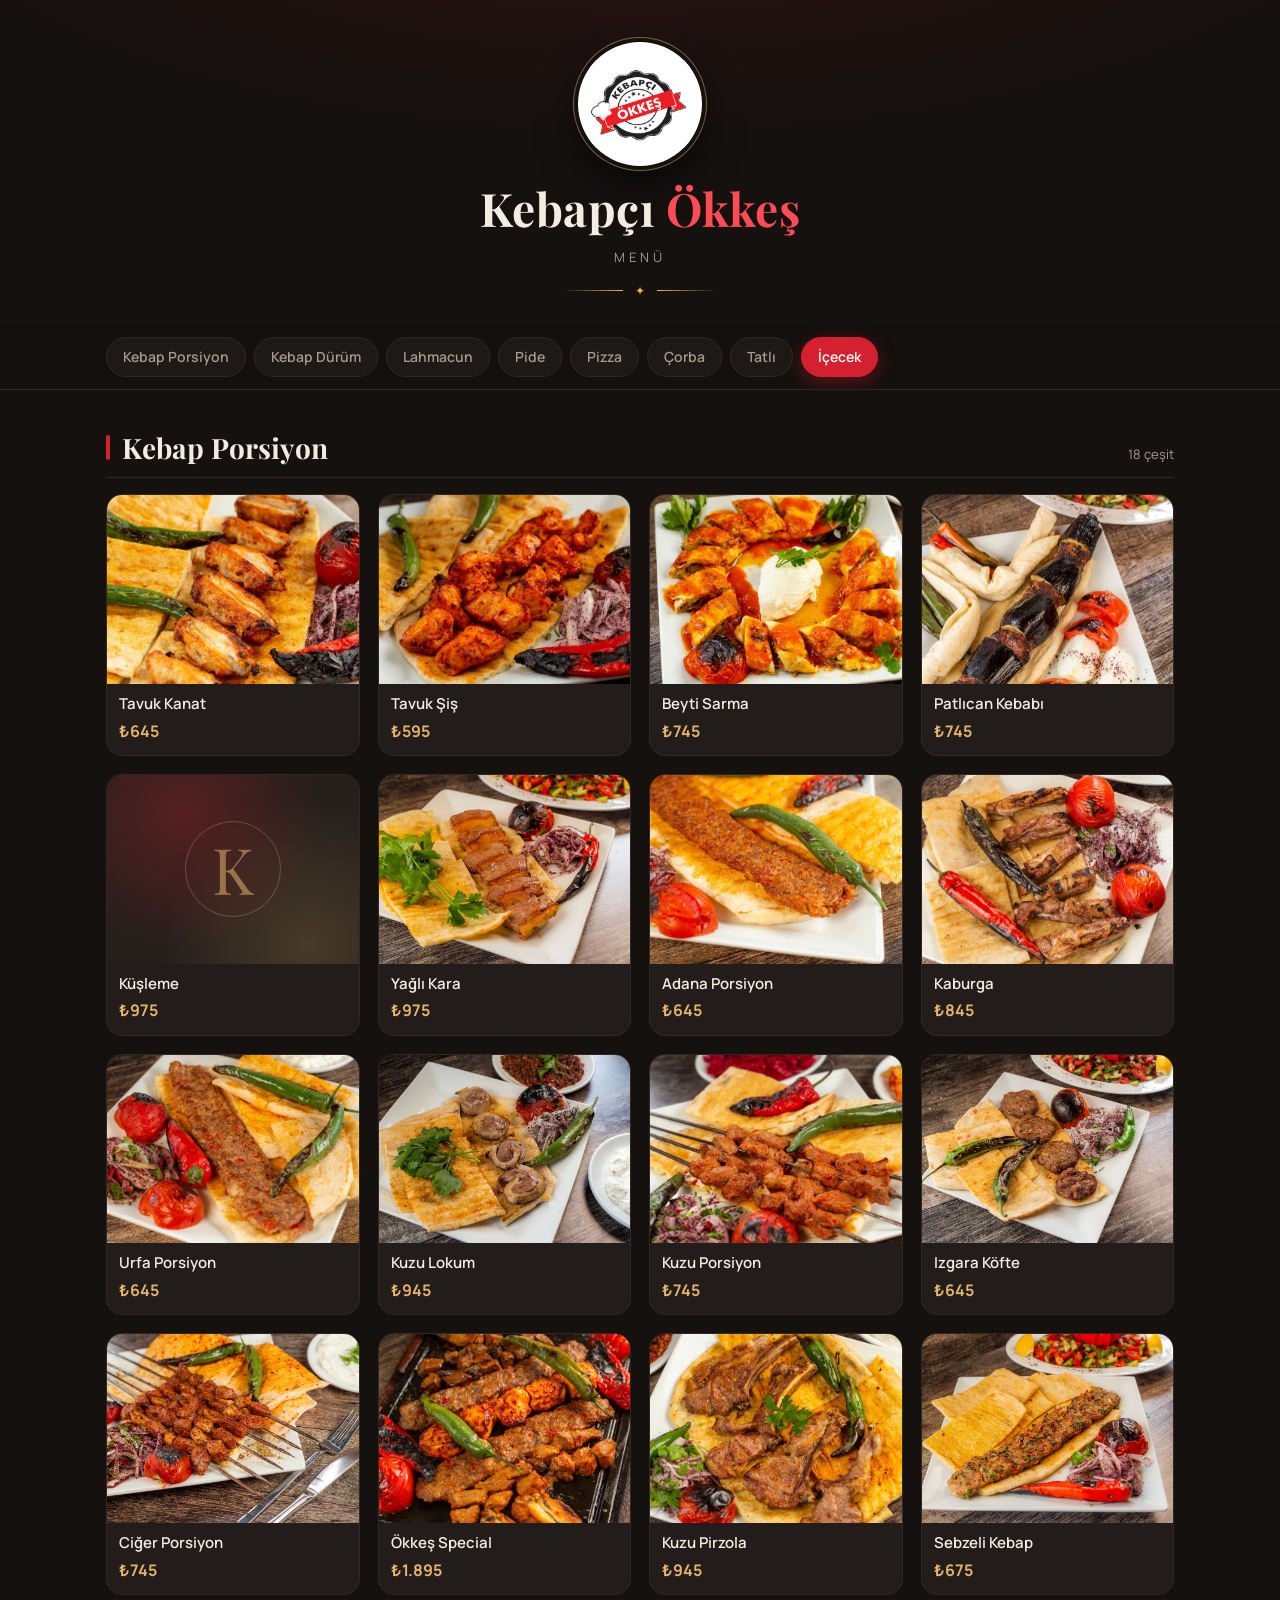
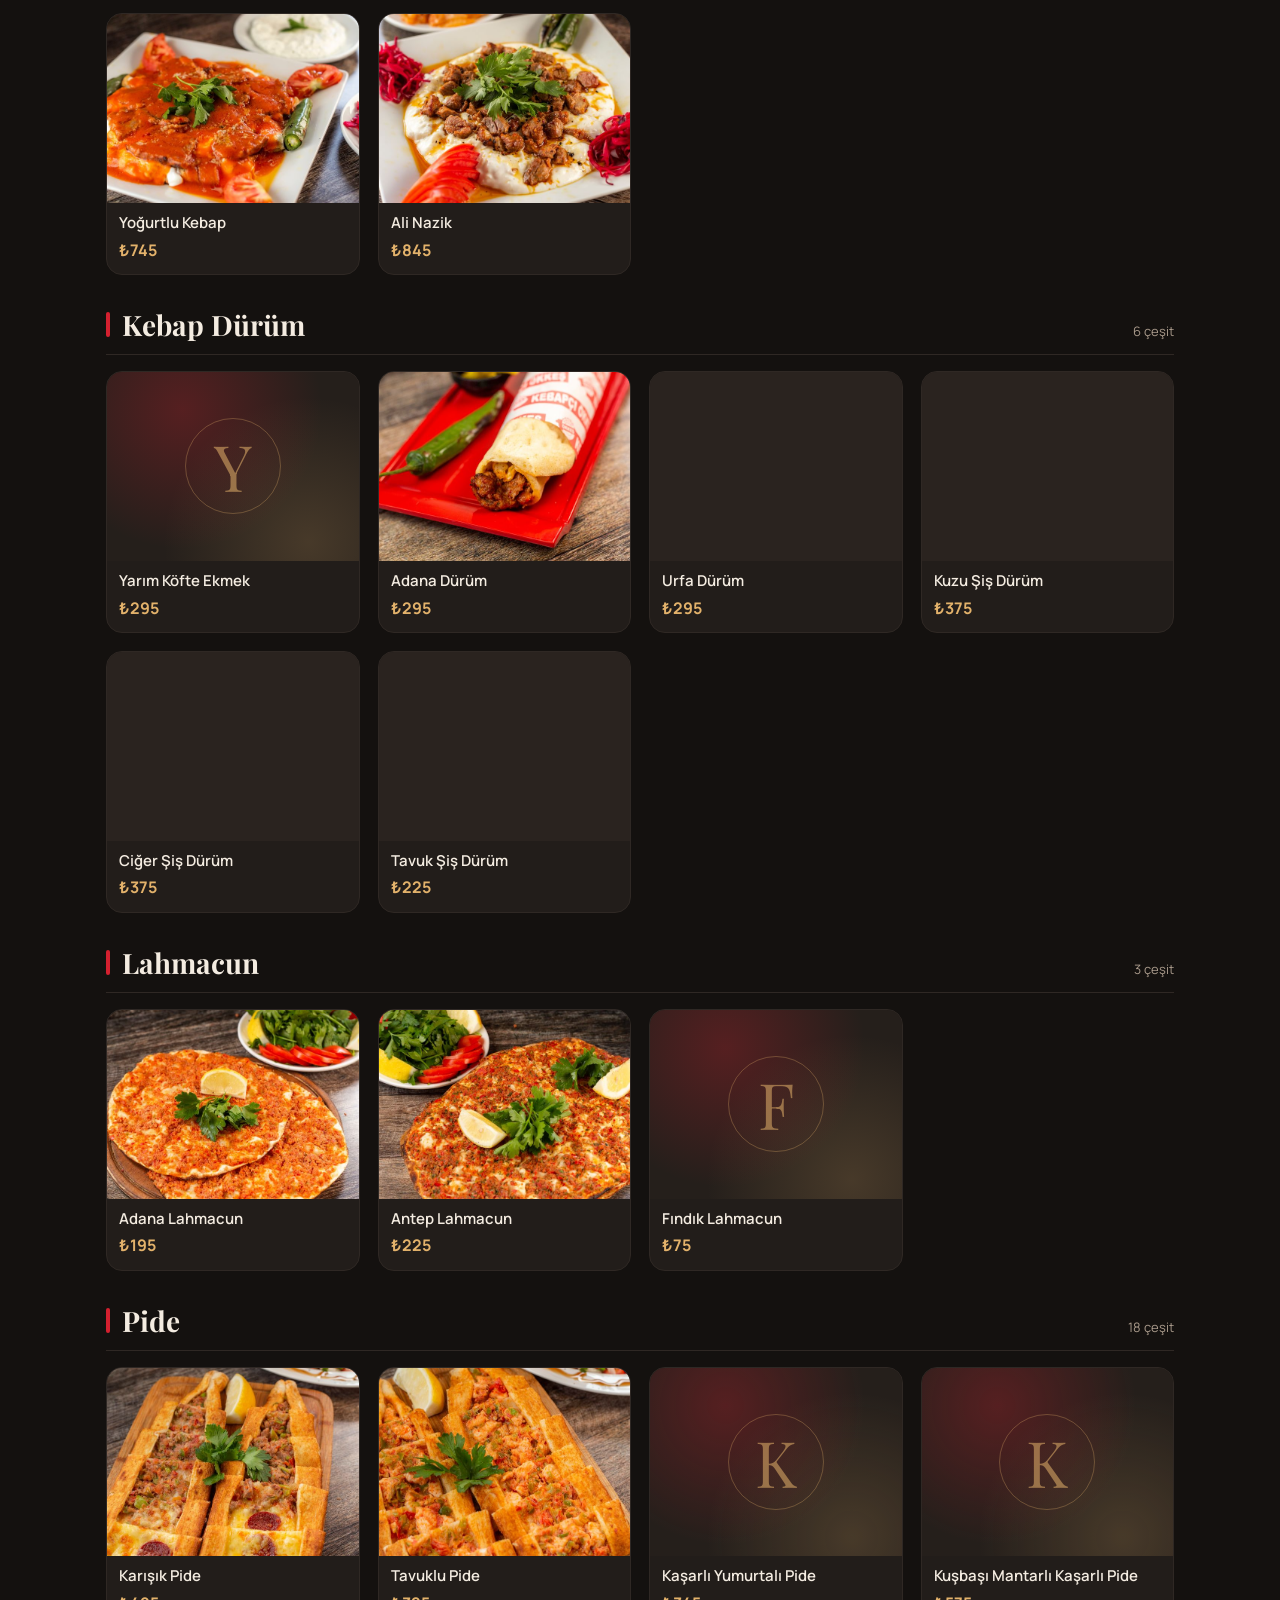
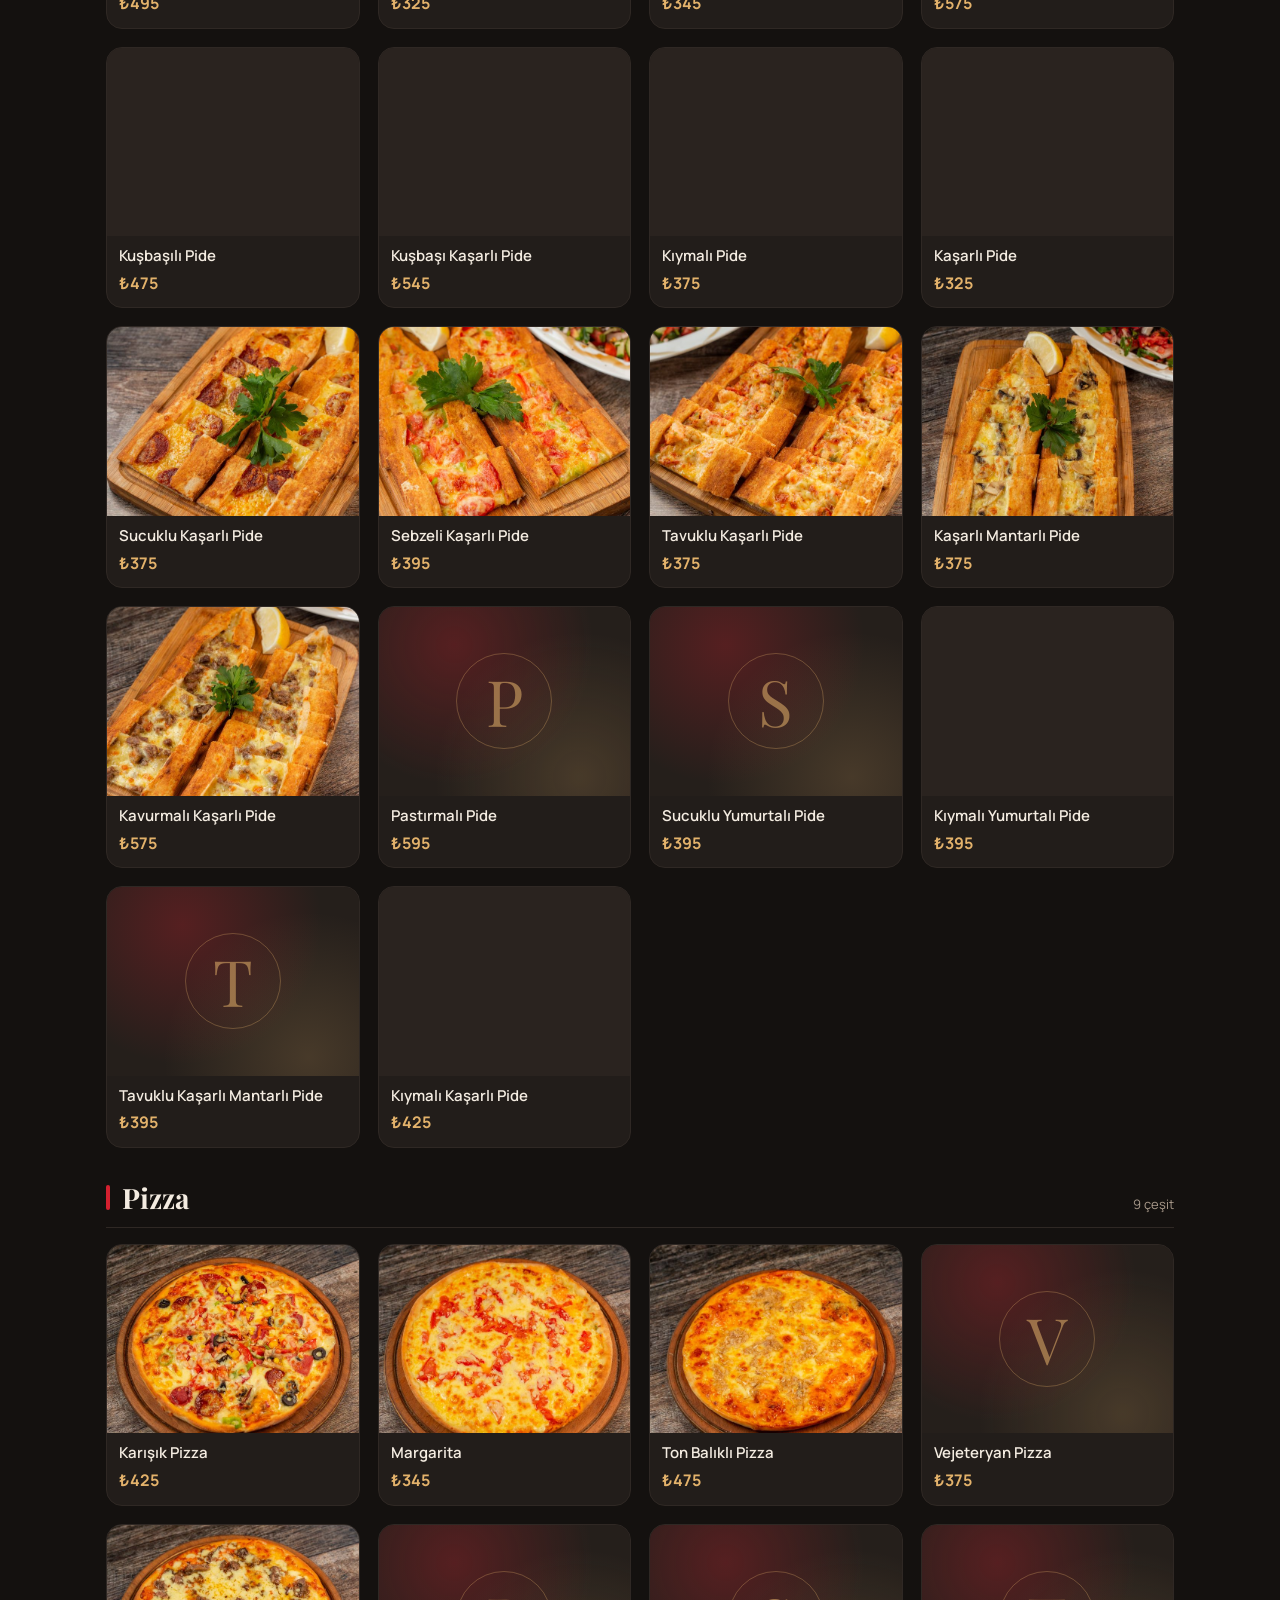
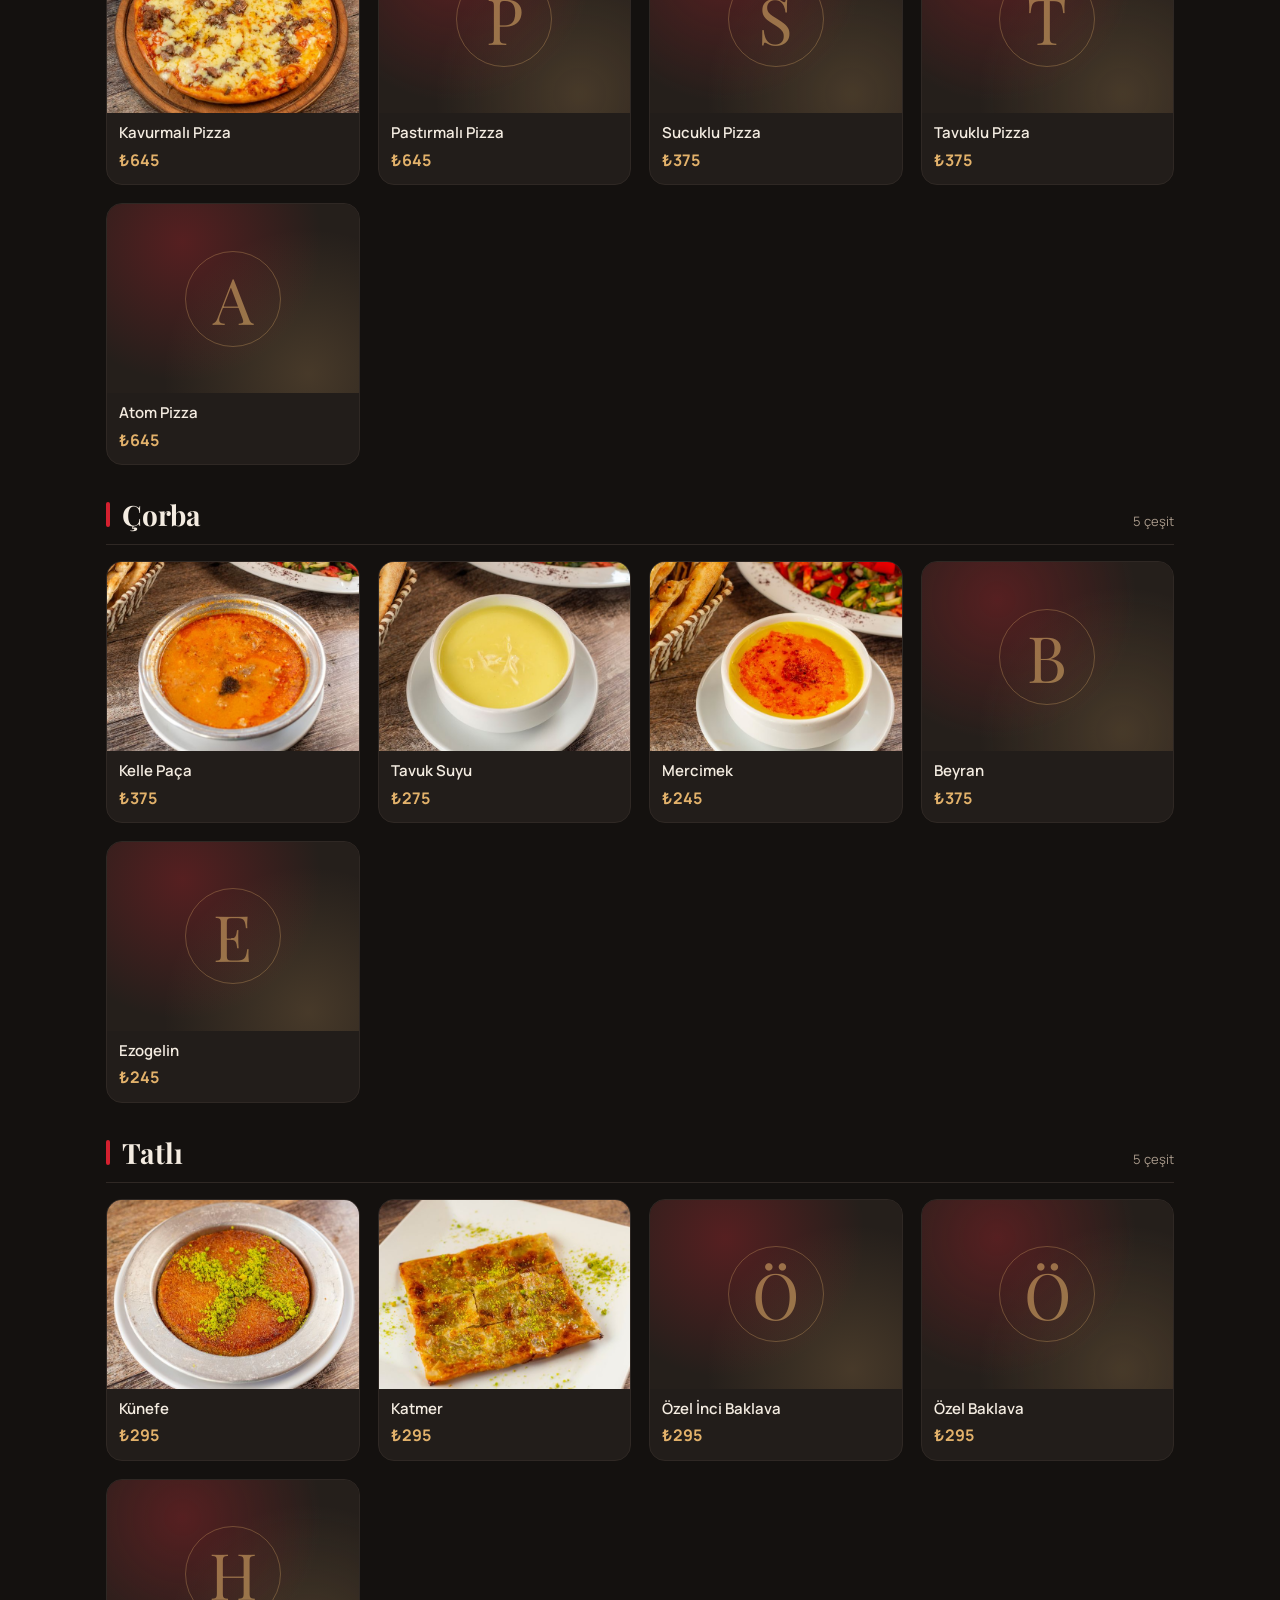
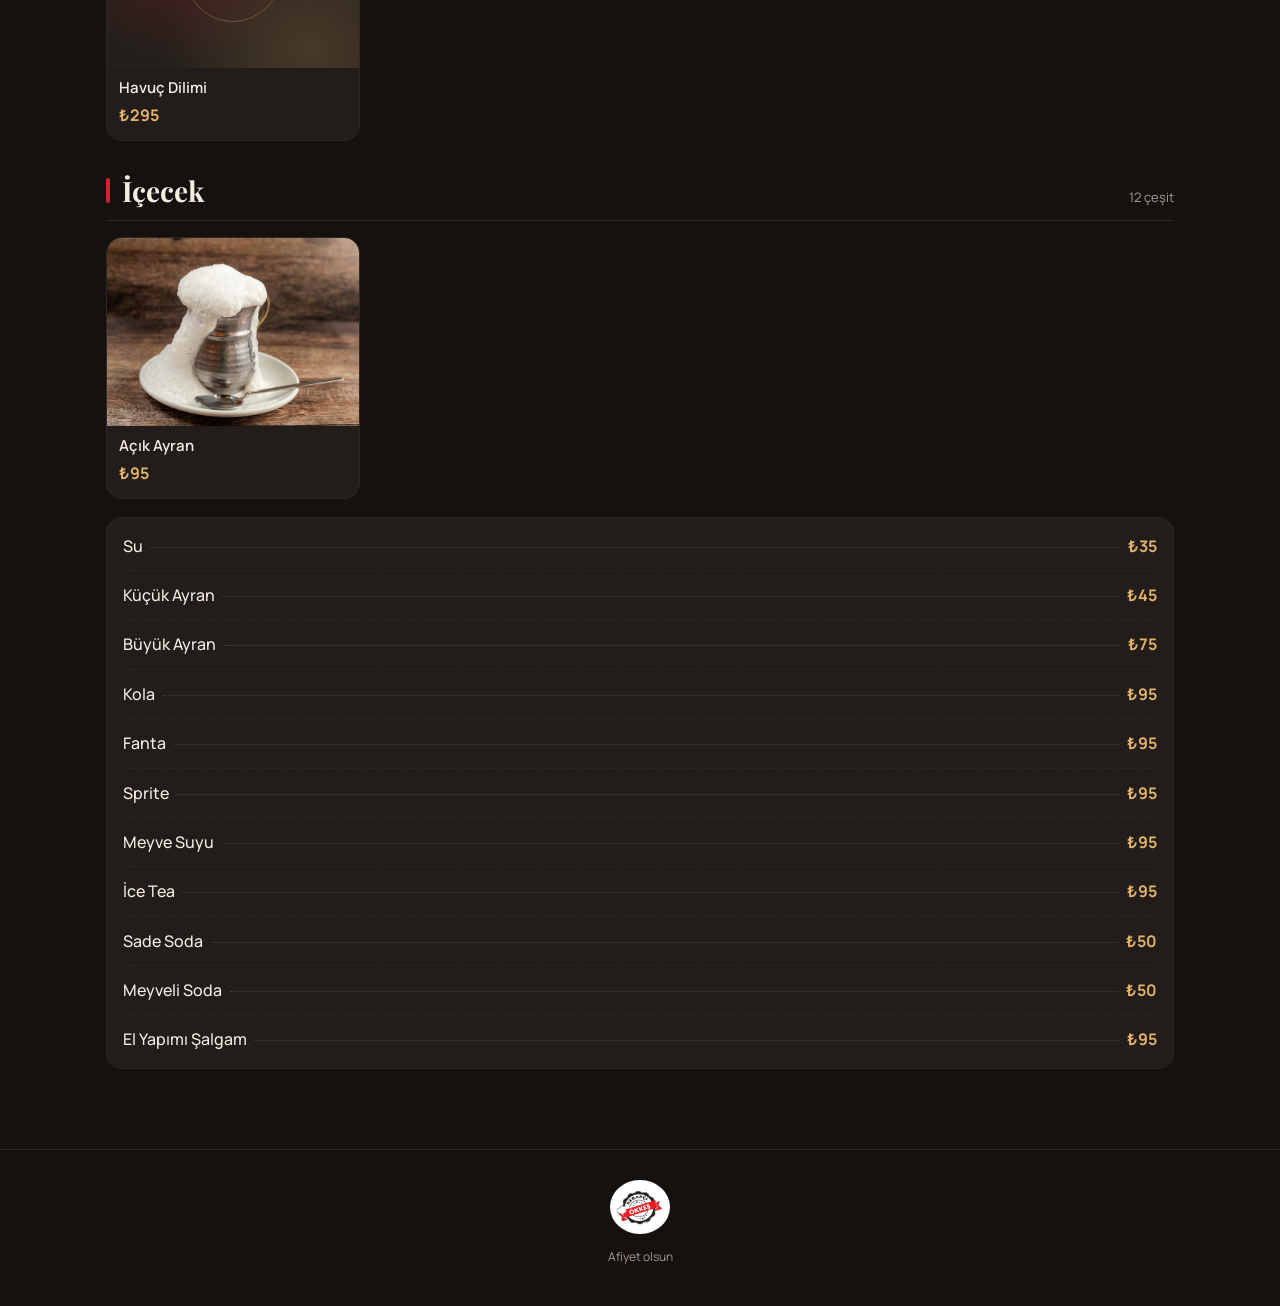
==== commit 6479bcbd: "Add files via upload" ====
--- a/index.html
+++ b/index.html
@@ -139,8 +139,8 @@
         <div class="ph noimg"><span>K</span></div>
         <div class="info"><h3>Küşleme</h3><span class="price">₺975</span></div>
       </article>
-      <article class="card" data-full="imagess/yaglı_kara.JPG">
-        <div class="ph"><img src="imagess/yaglı_kara.JPG" alt="Yağlı Kara" loading="lazy" decoding="async"></div>
+      <article class="card" data-full="imagess/yagli_kara.JPG">
+        <div class="ph"><img src="imagess/yagli_kara.JPG" alt="Yağlı Kara" loading="lazy" decoding="async"></div>
         <div class="info"><h3>Yağlı Kara</h3><span class="price">₺975</span></div>
       </article>
       <article class="card" data-full="imagess/adana_kebap.JPG">
@@ -416,6 +416,12 @@
 
   <section id="icecek" class="cat">
     <header class="cat-head"><h2>İçecek</h2><span class="count">12 çeşit</span></header>
+    <div class="grid">
+      <article class="card" data-full="imagess/yayik_ayran.JPG">
+        <div class="ph"><img src="imagess/yayik_ayran.JPG" alt="Açık Ayran" loading="lazy" decoding="async"></div>
+        <div class="info"><h3>Açık Ayran</h3><span class="price">₺95</span></div>
+      </article>
+    </div>
     <ul class="list">
       <li><span class="n">Su</span><span class="dots"></span><span class="price">₺35</span></li>
       <li><span class="n">Küçük Ayran</span><span class="dots"></span><span class="price">₺45</span></li>
@@ -428,7 +434,6 @@
       <li><span class="n">Sade Soda</span><span class="dots"></span><span class="price">₺50</span></li>
       <li><span class="n">Meyveli Soda</span><span class="dots"></span><span class="price">₺50</span></li>
       <li><span class="n">El Yapımı Şalgam</span><span class="dots"></span><span class="price">₺95</span></li>
-      <li><span class="n">Açık Ayran</span><span class="dots"></span><span class="price">₺95</span></li>
     </ul>
   </section>
 </main>
